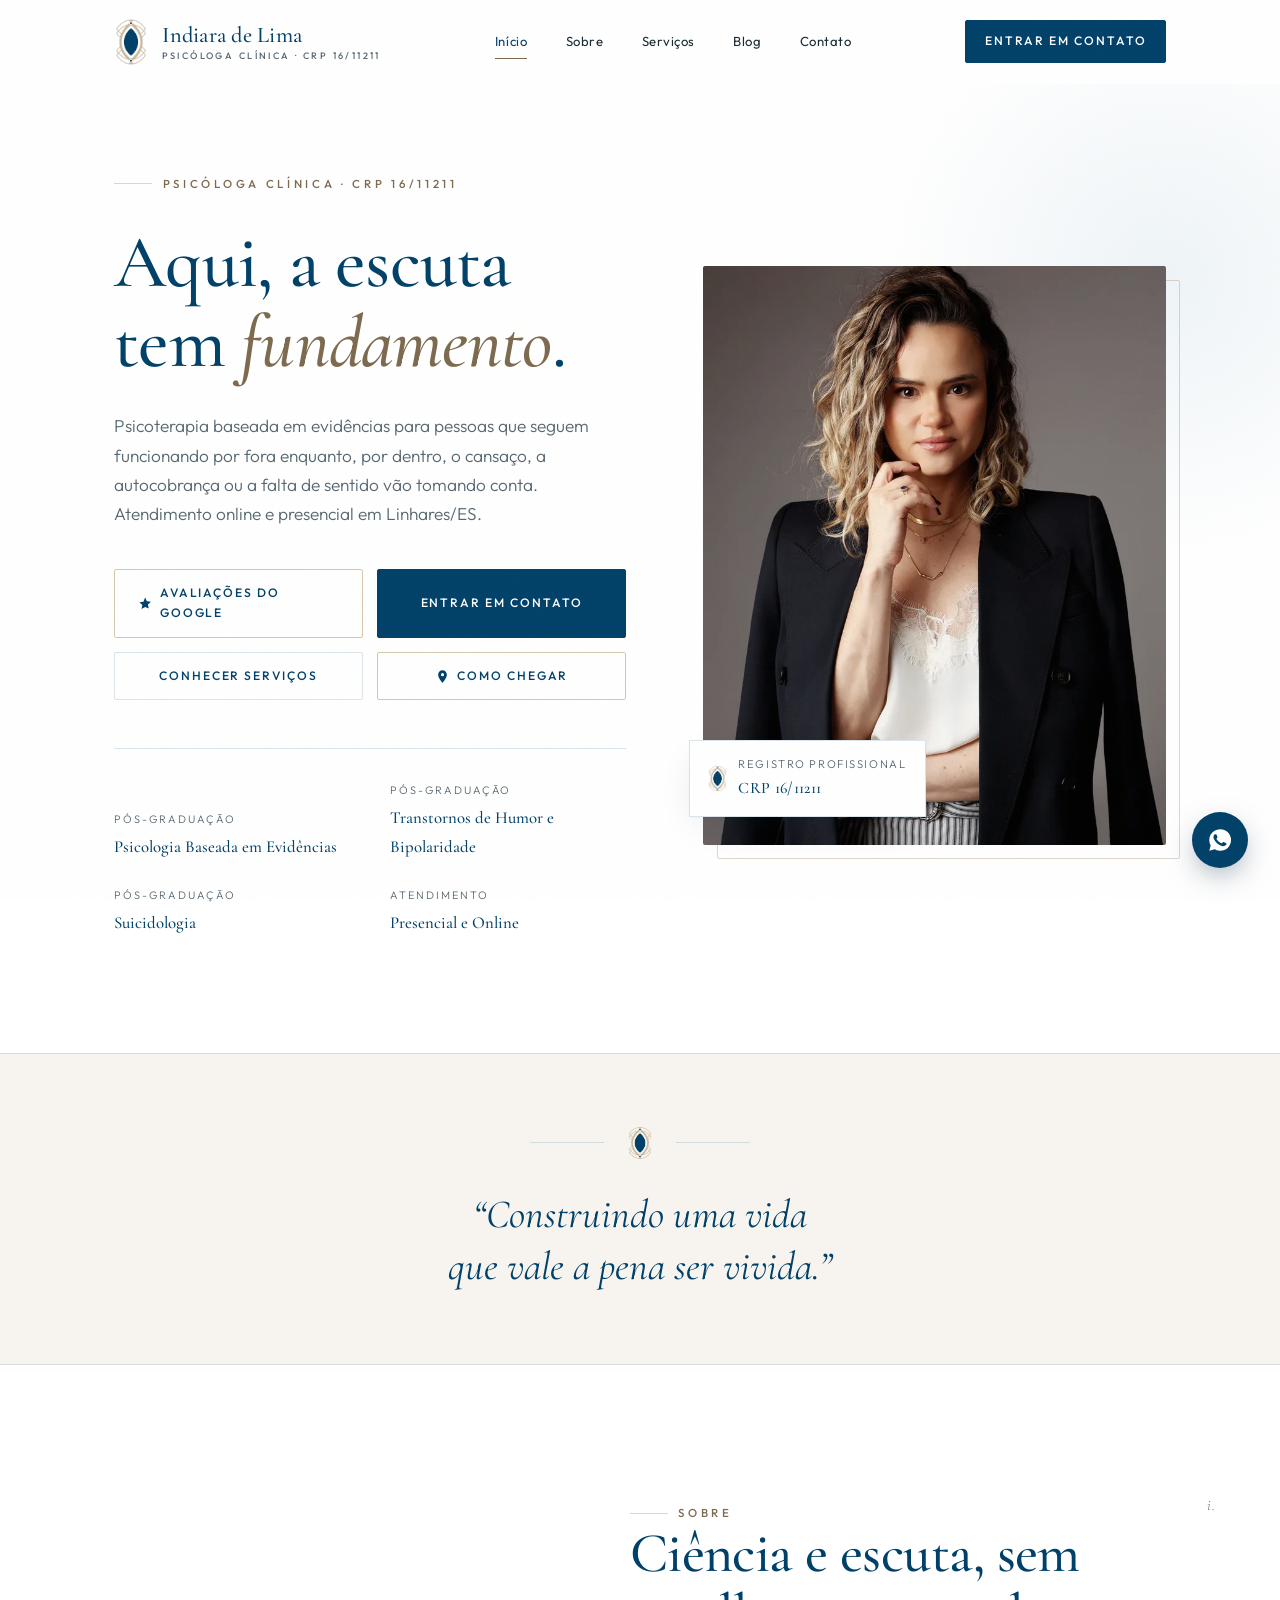
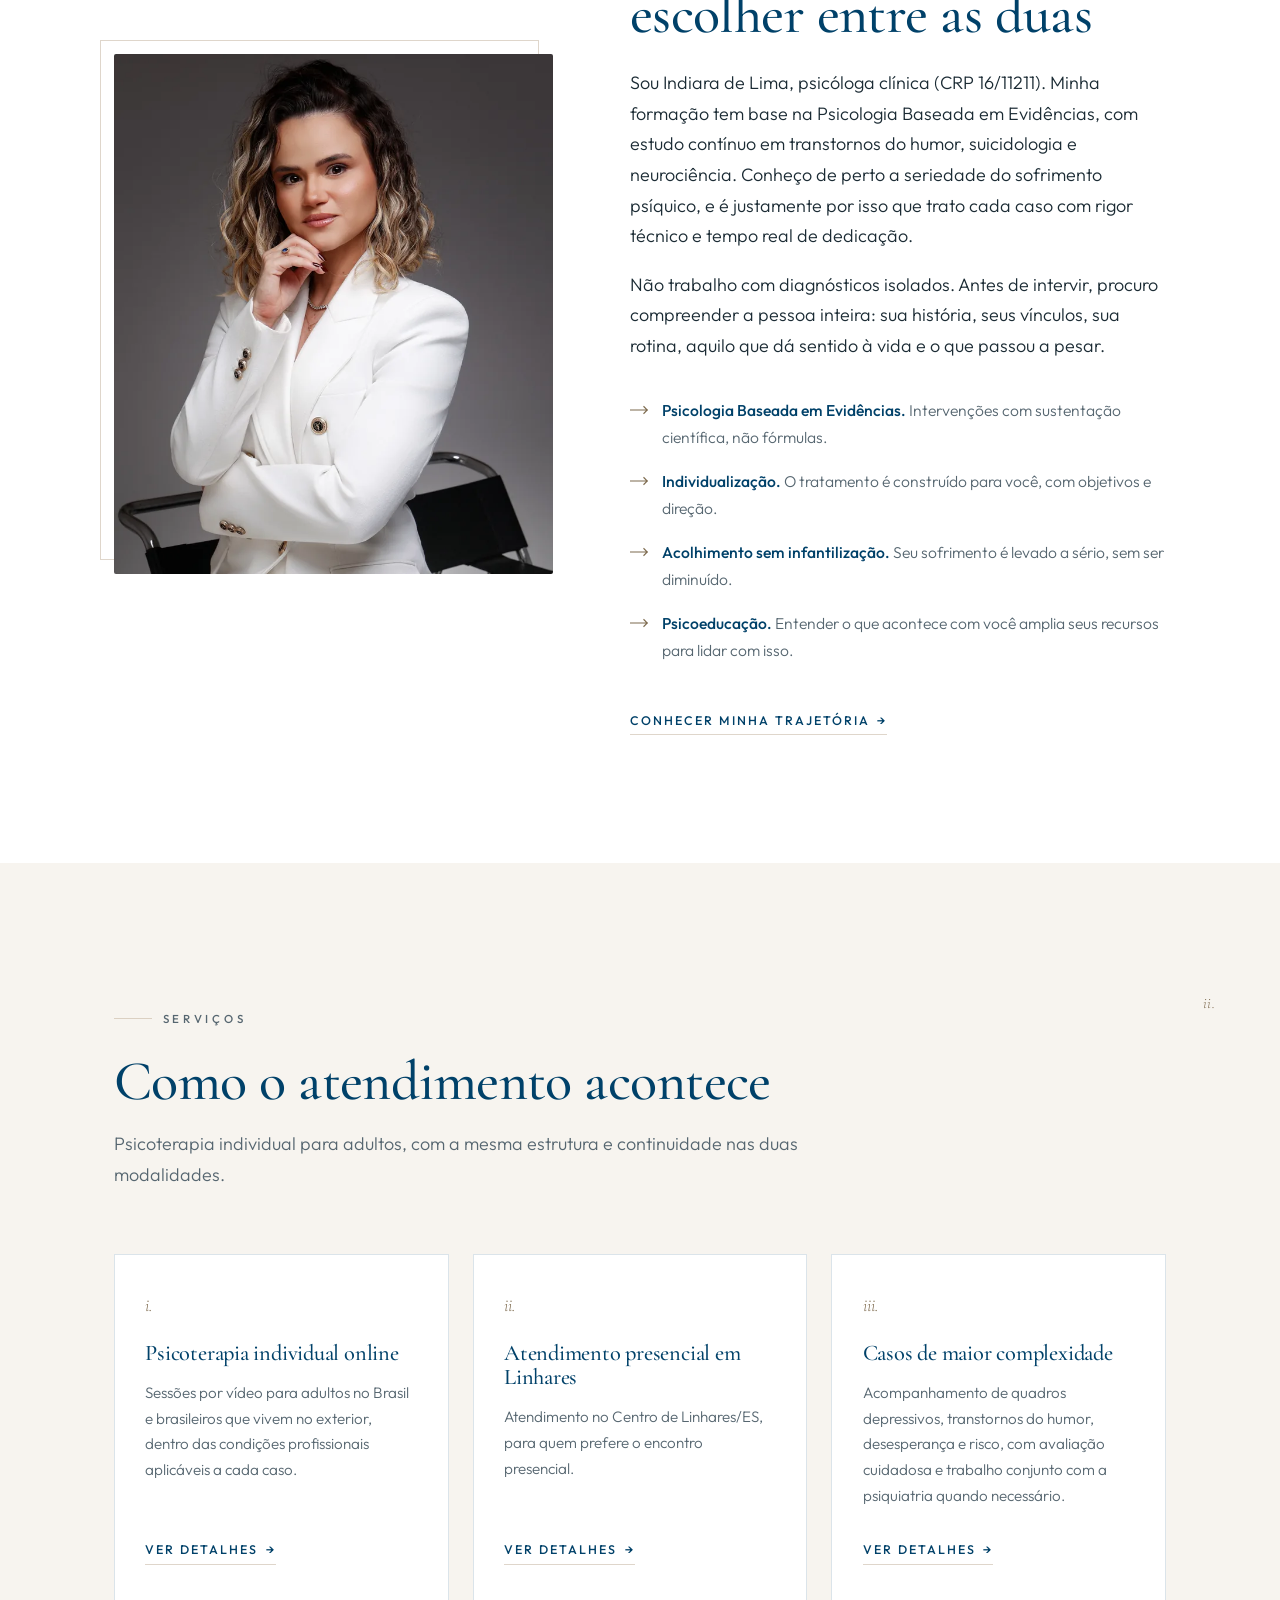
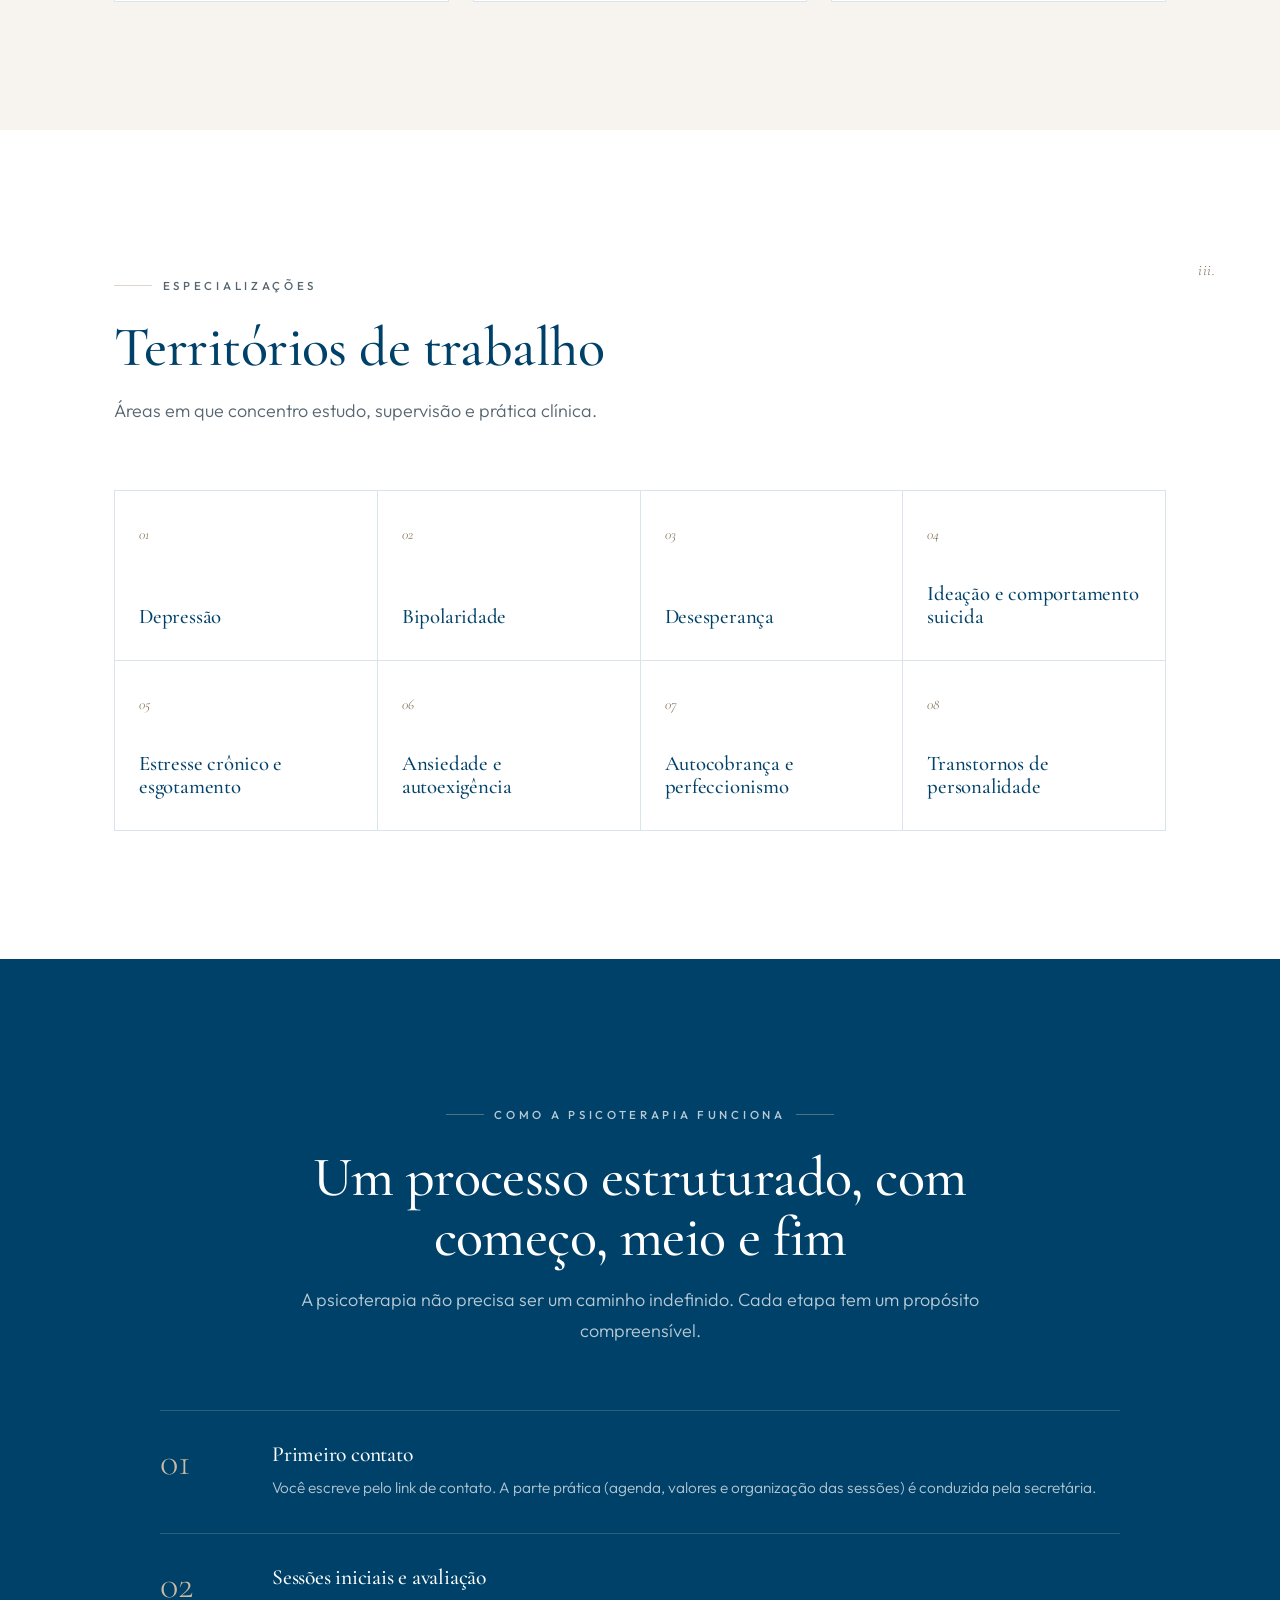
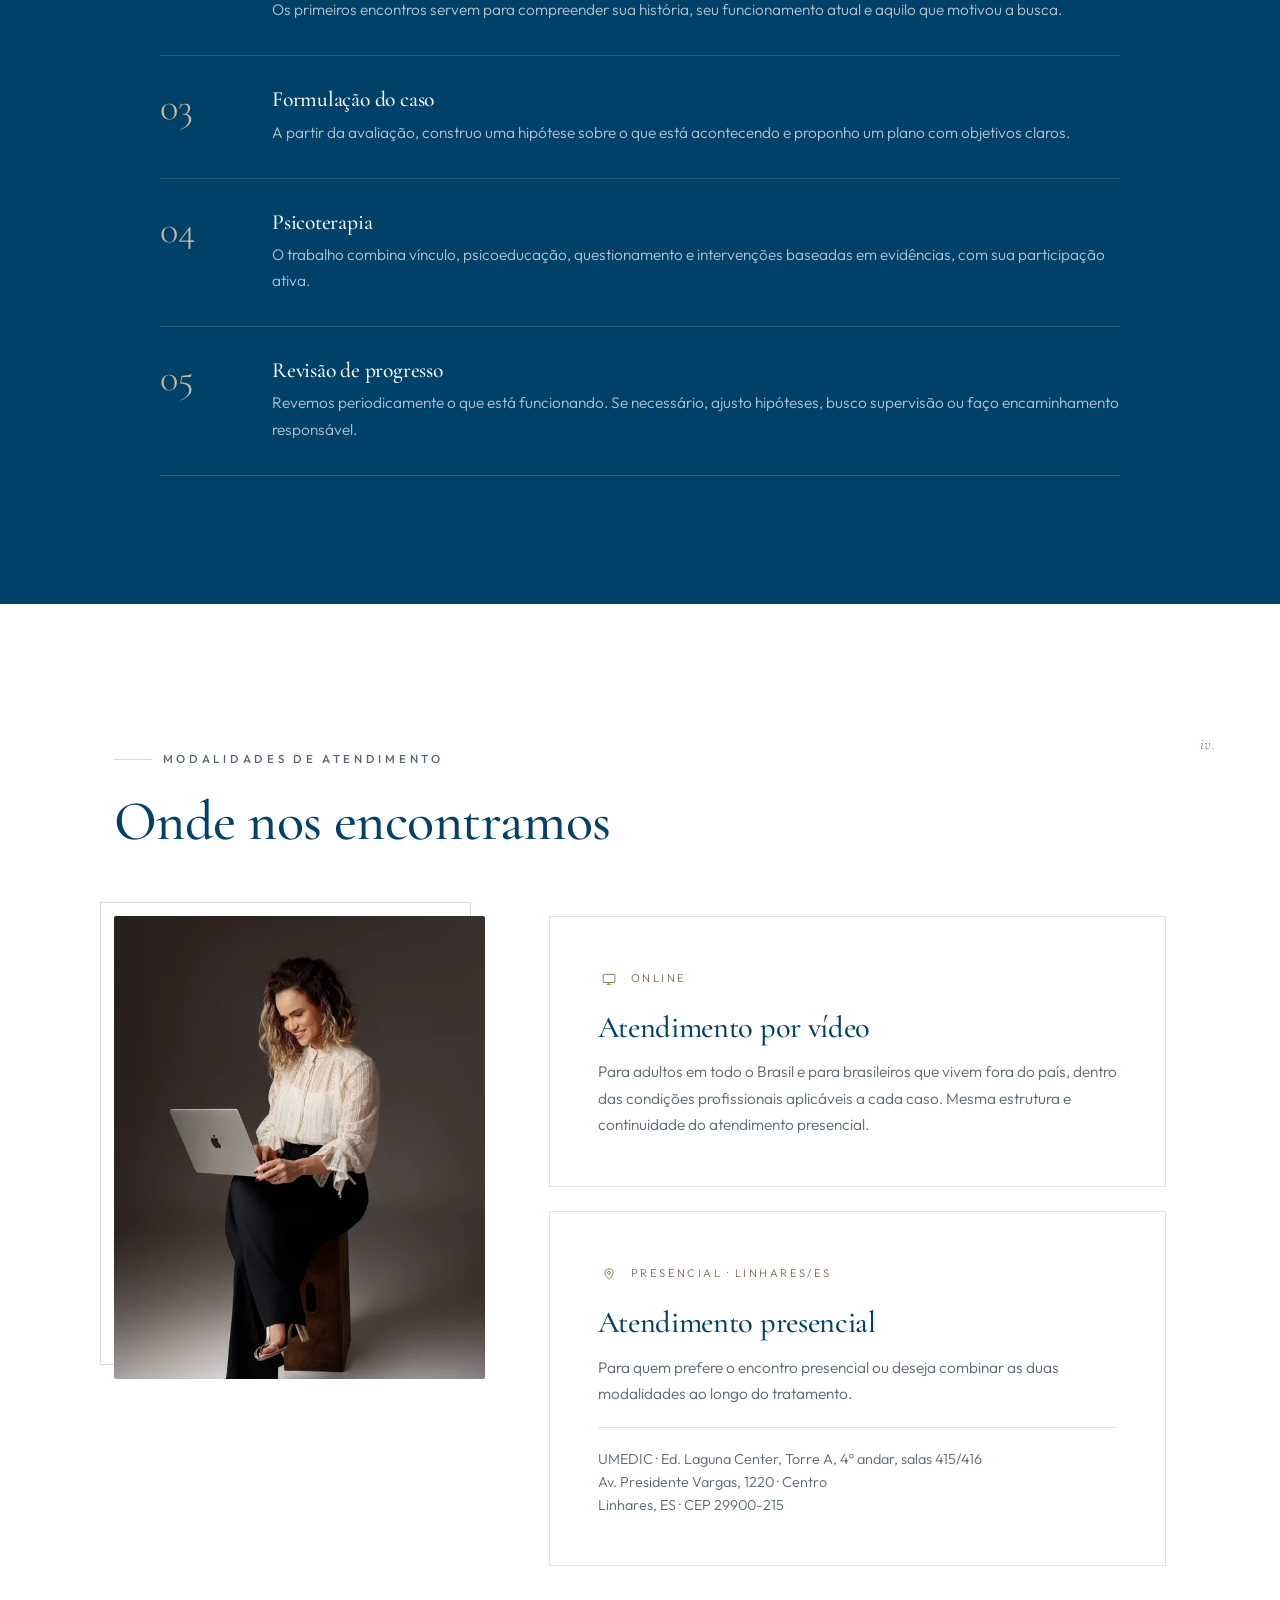
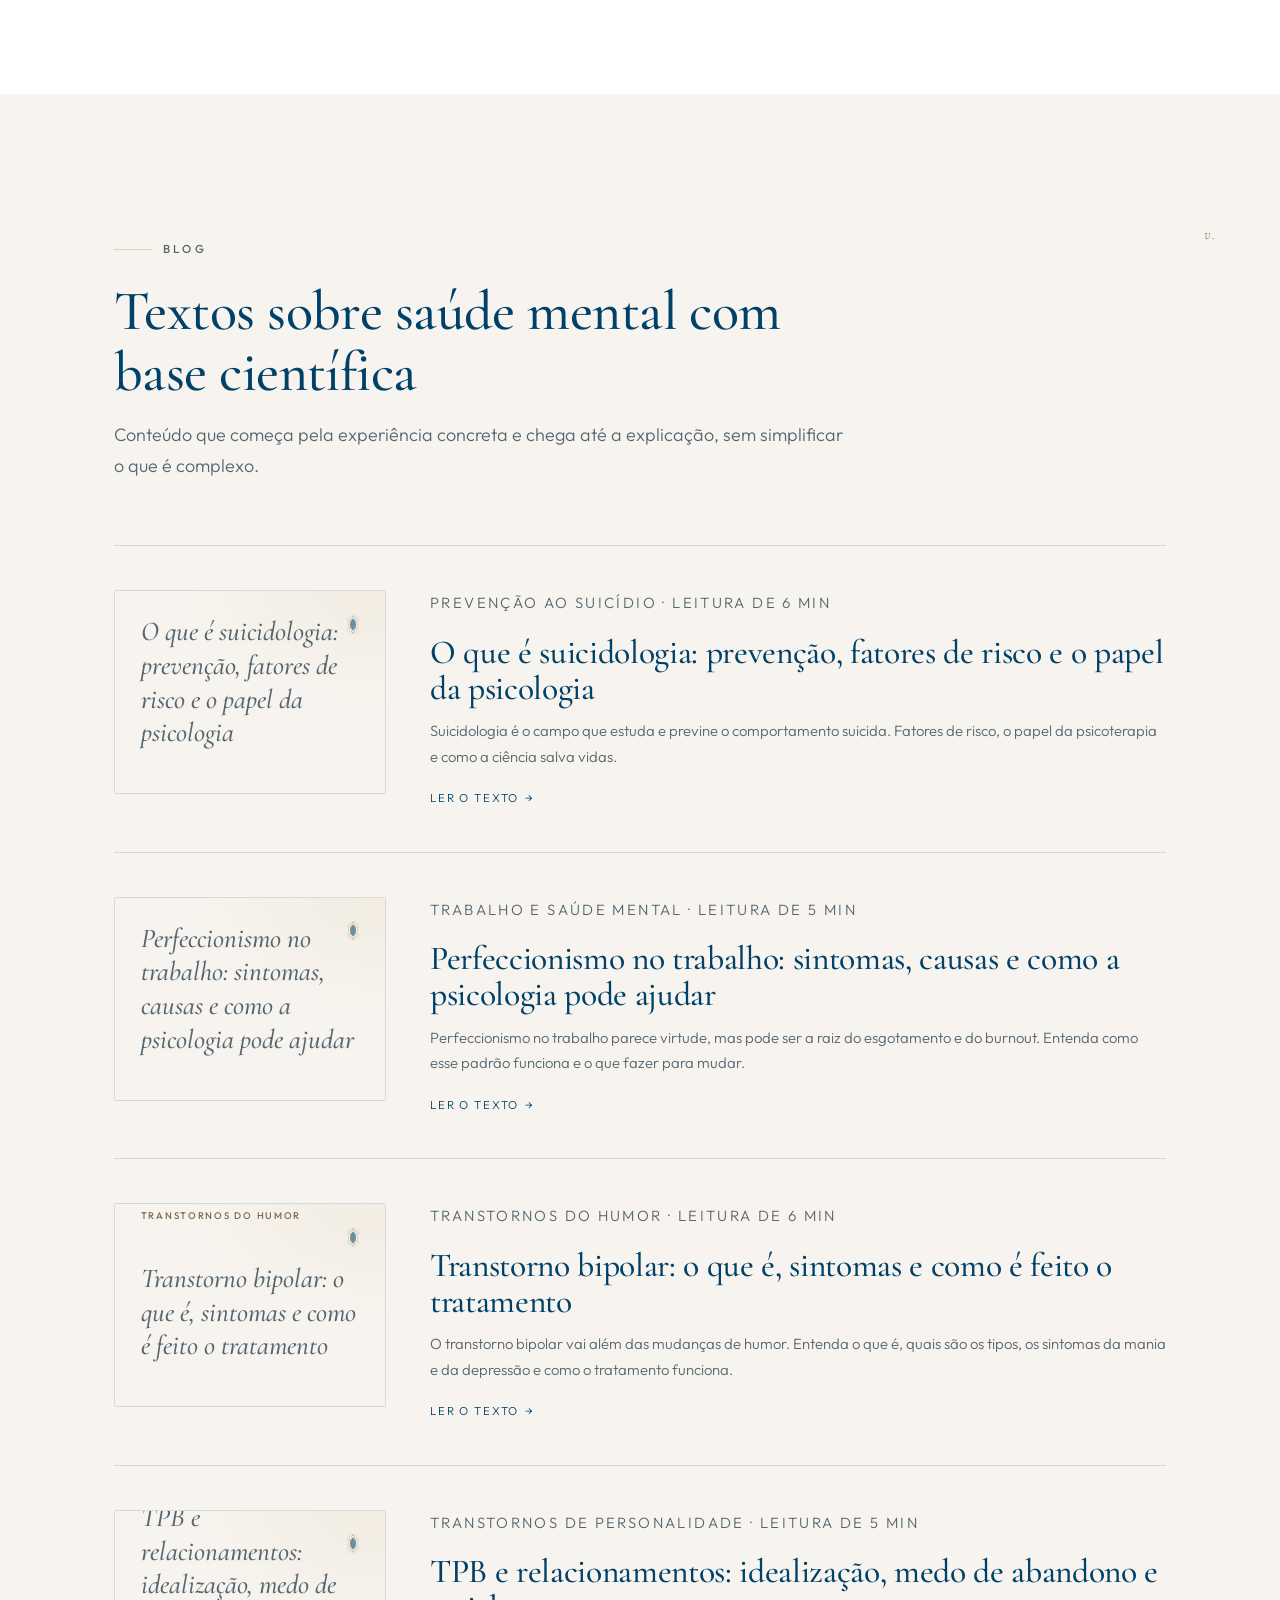
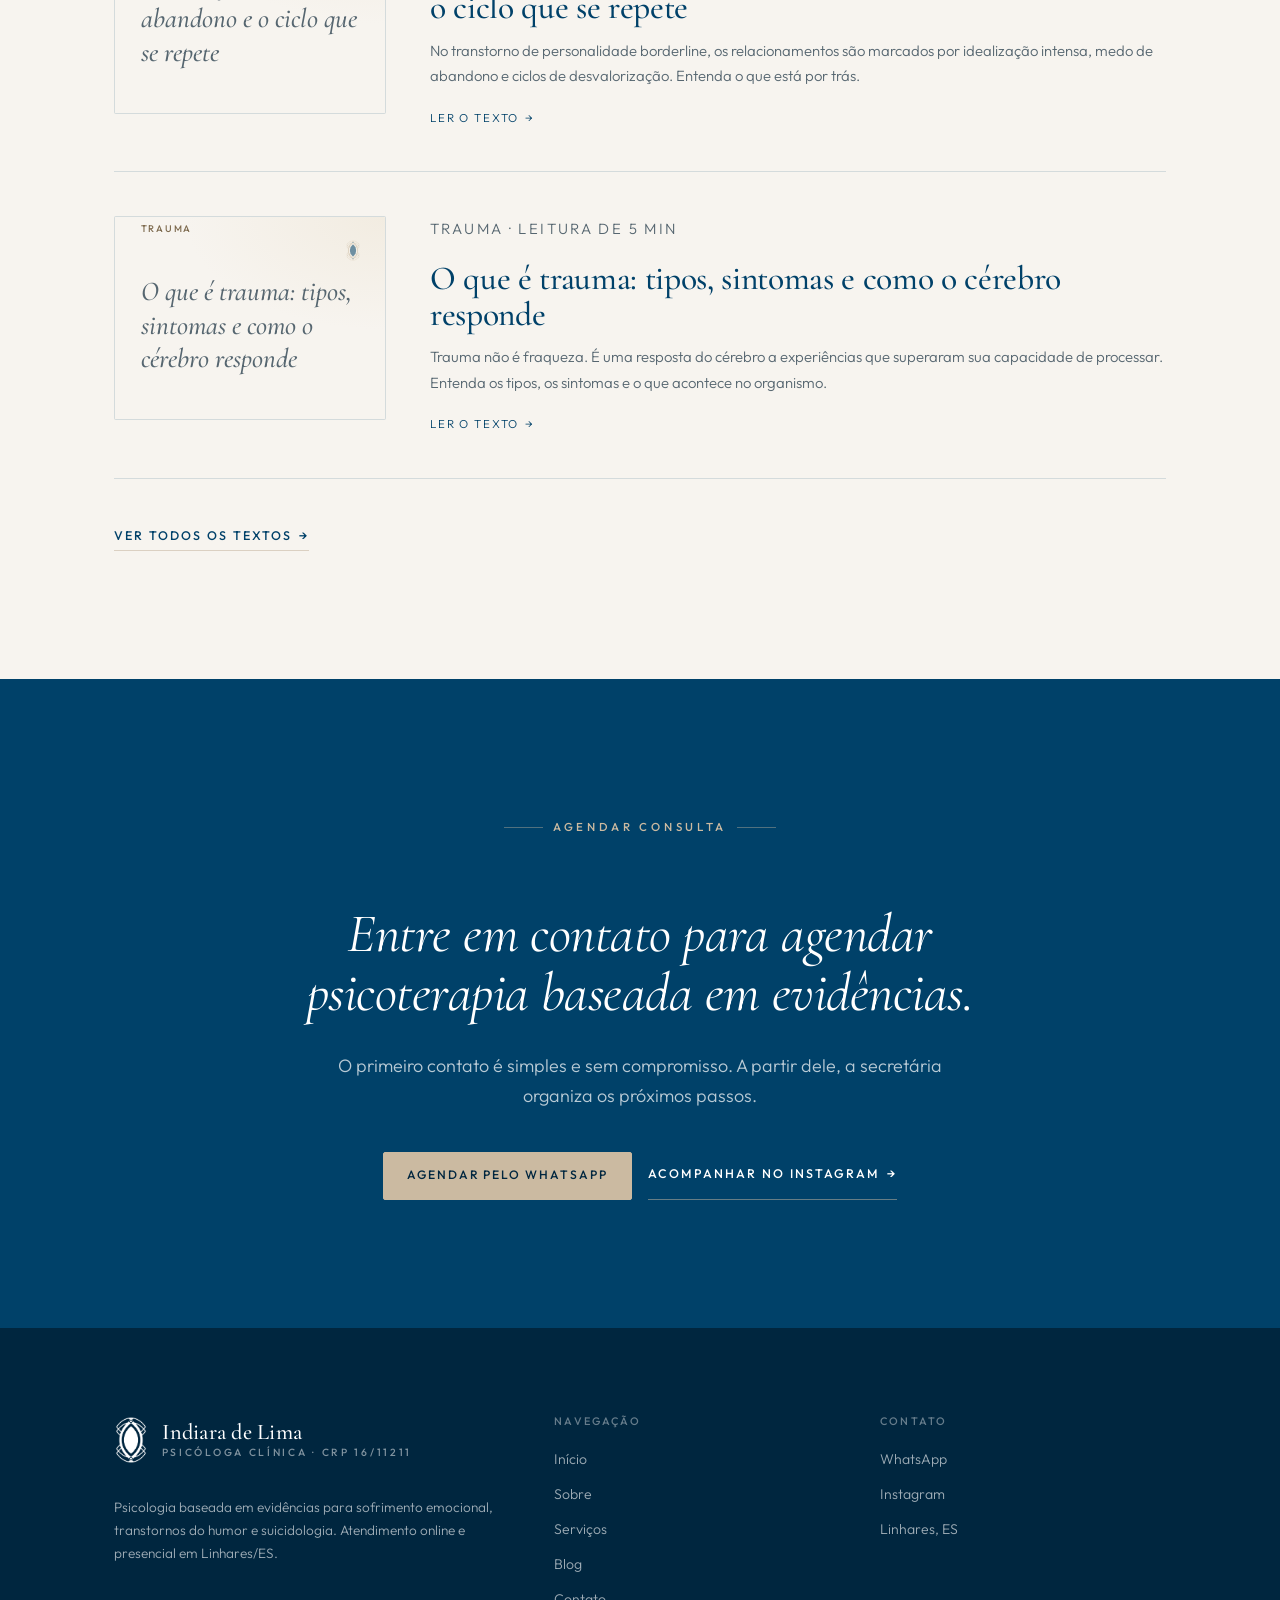
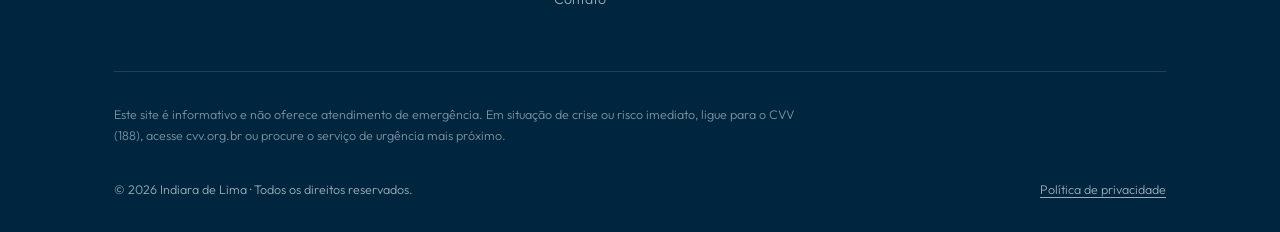
==== index.html @ a7701671 "Início: alinha os 4 botões do hero em grade de 2 colunas Co-Authored-By: Claude Sonnet 5 <noreply@an" ====
<!DOCTYPE html>
<html lang="pt-BR">
<head>
<meta charset="UTF-8" />
<meta name="viewport" content="width=device-width, initial-scale=1" />
<script>document.documentElement.className += " js";</script>

<title>Indiara de Lima | Psicóloga em Linhares/ES e Online (Psicologia Baseada em Evidências)</title>
<meta name="description" content="Psicóloga clínica (CRP 16/11211). Psicoterapia baseada em evidências para sofrimento emocional, depressão, transtornos do humor e suicidologia. Atendimento online e presencial em Linhares/ES." />
<meta name="author" content="Indiara de Lima" />
<meta name="robots" content="index, follow" />
<link rel="canonical" href="https://indiaradelima.com.br/" />

<meta property="og:type" content="website" />
<meta property="og:locale" content="pt_BR" />
<meta property="og:title" content="Indiara de Lima | Psicóloga em Linhares/ES e Online" />
<meta property="og:description" content="Psicoterapia baseada em evidências para sofrimento emocional, transtornos do humor e suicidologia. Atendimento online e presencial em Linhares/ES." />
<meta property="og:site_name" content="Indiara de Lima · Psicóloga Clínica" />
<meta property="og:url" content="https://indiaradelima.com.br/" />

<link rel="icon" type="image/png" sizes="32x32" href="/assets/favicon-32.png" />
<link rel="icon" type="image/png" sizes="64x64" href="/assets/favicon-64.png" />
<link rel="apple-touch-icon" href="/assets/favicon-256.png" />
<link rel="preconnect" href="https://fonts.googleapis.com" />
<link rel="preconnect" href="https://fonts.gstatic.com" crossorigin />
<link href="https://fonts.googleapis.com/css2?family=Cormorant+Garamond:ital,wght@0,400;0,500;0,600;1,400;1,500&family=Outfit:wght@300;400;500;600&display=swap" rel="stylesheet" />
<link rel="stylesheet" href="/css/style.css?v=44" />

<script type="application/ld+json">
{
  "@context": "https://schema.org",
  "@type": "Psychologist",
  "name": "Indiara de Lima",
  "description": "Psicóloga clínica com atuação em Psicologia Baseada em Evidências, com foco em sofrimento emocional, depressão, transtornos do humor e suicidologia. Atendimento online e presencial em Linhares/ES.",
  "url": "https://indiaradelima.com.br",
  "image": "https://indiaradelima.com.br/assets/indiara-inicio.webp",
  "telephone": "+5527996342875",
  "email": "",
  "priceRange": "$$",
  "knowsLanguage": "pt-BR",
  "address": {
    "@type": "PostalAddress",
    "streetAddress": "Avenida Presidente Vargas, 1220, UMEDIC - Ed. Laguna Center, Torre A, 4º andar, salas 415/416, Centro",
    "addressLocality": "Linhares",
    "addressRegion": "ES",
    "postalCode": "29900-215",
    "addressCountry": "BR"
  },
  "areaServed": "BR",
  "availableService": [
    { "@type": "MedicalTherapy", "name": "Psicoterapia individual online" },
    { "@type": "MedicalTherapy", "name": "Psicoterapia individual presencial em Linhares/ES" }
  ],
  "sameAs": ["https://www.instagram.com/indiaradelima"]
}
</script>
</head>
<body>
<a class="skip-link" href="#main">Pular para o conteúdo</a>

<!-- ================= HEADER ================= -->
<header class="site-header">
  <div class="container site-header__inner">
    <a class="logo" href="/" aria-label="Indiara de Lima, Psicóloga Clínica, página inicial">
      <img class="logo__eye" src="/assets/logo-simbolo.png" alt="" />
      <span class="logo__text">
        <span class="logo__name">Indiara de Lima</span>
        <span class="logo__role">Psicóloga Clínica · CRP 16/11211</span>
      </span>
    </a>

    <nav class="nav" id="primary-nav" aria-label="Navegação principal">
      <a class="nav__link" href="/" aria-current="page">Início</a>
      <a class="nav__link" href="/sobre">Sobre</a>
      <a class="nav__link" href="/servicos">Serviços</a>
      <a class="nav__link" href="/blog">Blog</a>
      <a class="nav__link" href="/contato">Contato</a>
      <a class="btn btn--ghost nav__mobile-cta" href="https://api.whatsapp.com/send/?phone=5527996342875&amp;text=Ol%C3%A1+Indiara%2C+vim+pelo+site+e+gostaria+de+agendar+uma+consulta.&amp;type=phone_number&amp;app_absent=0" target="_blank" rel="noopener">Entrar em contato</a>
    </nav>

    <div class="header__cta">
      <a class="btn btn--header" href="https://api.whatsapp.com/send/?phone=5527996342875&amp;text=Ol%C3%A1+Indiara%2C+vim+pelo+site+e+gostaria+de+agendar+uma+consulta.&amp;type=phone_number&amp;app_absent=0" target="_blank" rel="noopener">Entrar em contato</a>
      <button class="nav-toggle" aria-label="Abrir menu" aria-expanded="false" aria-controls="primary-nav">
        <span></span><span></span><span></span>
      </button>
    </div>
  </div>
</header>
<div class="nav-backdrop"></div>

<main id="main">

  <!-- ================= HERO ================= -->
  <section class="hero">
    <div class="container hero__inner">
      <div class="hero__content">
        <p class="eyebrow hero__eyebrow" data-load="1">Psicóloga Clínica · CRP 16/11211</p>
        <h1 class="hero__title" data-load="2">Aqui, a escuta tem <span class="accent">fundamento</span>.</h1>

        <p class="hero__sub" data-load="4">
          Psicoterapia baseada em evidências para pessoas que seguem funcionando por fora
          enquanto, por dentro, o cansaço, a autocobrança ou a falta de sentido vão tomando conta.
          Atendimento online e presencial em Linhares/ES.
        </p>

        <div class="hero__actions" data-load="5">
          <a class="btn btn--ghost-gold" href="https://share.google/wh8gy0sHujxC8as4N" target="_blank" rel="noopener">
            <svg viewBox="0 0 24 24" fill="currentColor" aria-hidden="true"><path d="m12 2 2.9 6.3 6.9.8-5.1 4.7 1.4 6.8L12 17.9 5.9 21.4l1.4-6.8L2.2 9.9l6.9-.8L12 2z"/></svg>
            Avaliações do Google
          </a>
          <a class="btn" href="https://api.whatsapp.com/send/?phone=5527996342875&amp;text=Ol%C3%A1+Indiara%2C+vim+pelo+site+e+gostaria+de+agendar+uma+consulta.&amp;type=phone_number&amp;app_absent=0" target="_blank" rel="noopener">Entrar em contato</a>
          <a class="btn btn--ghost" href="/servicos">Conhecer serviços</a>
          <a class="btn btn--ghost-gold" href="https://www.google.com/maps/search/?api=1&amp;query=-19.3970085,-40.0705057" target="_blank" rel="noopener">
            <svg viewBox="0 0 24 24" fill="currentColor" aria-hidden="true"><path d="M12 2C8.13 2 5 5.13 5 9c0 5.25 7 13 7 13s7-7.75 7-13c0-3.87-3.13-7-7-7zm0 9.5A2.5 2.5 0 1 1 12 6.5a2.5 2.5 0 0 1 0 5z"/></svg>
            Como chegar
          </a>
        </div>

        <ul class="hero__meta" data-load="6">
          <li><span class="n">Psicologia Baseada em Evidências</span><span class="l">Pós-graduação</span></li>
          <li><span class="n">Transtornos de Humor e Bipolaridade</span><span class="l">Pós-graduação</span></li>
          <li><span class="n">Suicidologia</span><span class="l">Pós-graduação</span></li>
          <li><span class="n">Presencial e Online</span><span class="l">Atendimento</span></li>
        </ul>
      </div>

      <div class="hero__portrait" data-load="3">
        <img src="/assets/indiara-inicio.webp" width="750" height="938" alt="Indiara de Lima, psicóloga clínica" fetchpriority="high" />
        <div class="hero__frame"></div>
        <div class="hero__badge">
          <img src="/assets/logo-simbolo.png" alt="" aria-hidden="true" />
          <span>Registro profissional<strong>CRP 16/11211</strong></span>
        </div>
      </div>
    </div>
  </section>

  <!-- ================= ASSINATURA ================= -->
  <section class="signature">
    <div class="container">
      <div class="eye-rule" aria-hidden="true">
        <img src="/assets/logo-simbolo.png" alt="" />
      </div>
      <p>“Construindo uma vida que vale a pena ser vivida.”</p>
    </div>
  </section>

  <!-- ================= SOBRE (resumo) ================= -->
  <section class="section" id="sobre" aria-labelledby="sobre-h">
    <span class="section__index">i.</span>
    <div class="container about__grid">
      <div class="about__media reveal">
        <img src="/assets/indiara-sobre-resumo.webp" width="750" height="890" alt="Indiara de Lima" loading="lazy" />
      </div>
      <div class="about__body reveal">
        <p class="eyebrow">Sobre</p>
        <h2 id="sobre-h">Ciência e escuta, sem escolher entre as duas</h2>
        <p>
          Sou Indiara de Lima, psicóloga clínica (CRP 16/11211). Minha formação tem base na
          Psicologia Baseada em Evidências, com estudo contínuo em transtornos do humor,
          suicidologia e neurociência. Conheço de perto a seriedade do sofrimento psíquico, e é
          justamente por isso que trato cada caso com rigor técnico e tempo real de dedicação.
        </p>
        <p>
          Não trabalho com diagnósticos isolados. Antes de intervir, procuro compreender a pessoa
          inteira: sua história, seus vínculos, sua rotina, aquilo que dá sentido à vida e o que
          passou a pesar.
        </p>
        <ul class="about__values">
          <li>
            <svg viewBox="0 0 24 12" aria-hidden="true"><path d="M0 6h24M18 1l5 5-5 5" stroke="currentColor" stroke-width="1.5" fill="none"/></svg>
            <span><strong>Psicologia Baseada em Evidências.</strong> Intervenções com sustentação científica, não fórmulas.</span>
          </li>
          <li>
            <svg viewBox="0 0 24 12" aria-hidden="true"><path d="M0 6h24M18 1l5 5-5 5" stroke="currentColor" stroke-width="1.5" fill="none"/></svg>
            <span><strong>Individualização.</strong> O tratamento é construído para você, com objetivos e direção.</span>
          </li>
          <li>
            <svg viewBox="0 0 24 12" aria-hidden="true"><path d="M0 6h24M18 1l5 5-5 5" stroke="currentColor" stroke-width="1.5" fill="none"/></svg>
            <span><strong>Acolhimento sem infantilização.</strong> Seu sofrimento é levado a sério, sem ser diminuído.</span>
          </li>
          <li>
            <svg viewBox="0 0 24 12" aria-hidden="true"><path d="M0 6h24M18 1l5 5-5 5" stroke="currentColor" stroke-width="1.5" fill="none"/></svg>
            <span><strong>Psicoeducação.</strong> Entender o que acontece com você amplia seus recursos para lidar com isso.</span>
          </li>
        </ul>
        <div class="about__cta">
          <a class="textlink" href="/sobre">Conhecer minha trajetória<span aria-hidden="true">→</span></a>
        </div>
      </div>
    </div>
  </section>

  <!-- ================= SERVIÇOS ================= -->
  <section class="section section--tint" id="servicos" aria-labelledby="servicos-h">
    <span class="section__index">ii.</span>
    <div class="container">
      <div class="section__head reveal">
        <p class="eyebrow">Serviços</p>
        <h2 id="servicos-h">Como o atendimento acontece</h2>
        <p>Psicoterapia individual para adultos, com a mesma estrutura e continuidade nas duas modalidades.</p>
      </div>
      <div class="cards">
        <article class="card reveal">
          <span class="card__num">i.</span>
          <h3>Psicoterapia individual online</h3>
          <p>Sessões por vídeo para adultos no Brasil e brasileiros que vivem no exterior, dentro das condições profissionais aplicáveis a cada caso.</p>
          <div class="card__foot"><a class="textlink" href="/servicos">Ver detalhes<span aria-hidden="true">→</span></a></div>
        </article>
        <article class="card reveal">
          <span class="card__num">ii.</span>
          <h3>Atendimento presencial em Linhares</h3>
          <p>Atendimento no Centro de Linhares/ES, para quem prefere o encontro presencial.</p>
          <div class="card__foot"><a class="textlink" href="/servicos">Ver detalhes<span aria-hidden="true">→</span></a></div>
        </article>
        <article class="card reveal">
          <span class="card__num">iii.</span>
          <h3>Casos de maior complexidade</h3>
          <p>Acompanhamento de quadros depressivos, transtornos do humor, desesperança e risco, com avaliação cuidadosa e trabalho conjunto com a psiquiatria quando necessário.</p>
          <div class="card__foot"><a class="textlink" href="/servicos">Ver detalhes<span aria-hidden="true">→</span></a></div>
        </article>
      </div>
    </div>
  </section>

  <!-- ================= ESPECIALIDADES ================= -->
  <section class="section" id="especialidades" aria-labelledby="esp-h">
    <span class="section__index">iii.</span>
    <div class="container">
      <div class="section__head reveal">
        <p class="eyebrow">Especializações</p>
        <h2 id="esp-h">Territórios de trabalho</h2>
        <p>Áreas em que concentro estudo, supervisão e prática clínica.</p>
      </div>
      <ul class="spec-grid reveal">
        <li><span class="idx">01</span><h3>Depressão</h3></li>
        <li><span class="idx">02</span><h3>Bipolaridade</h3></li>
        <li><span class="idx">03</span><h3>Desesperança</h3></li>
        <li><span class="idx">04</span><h3>Ideação e comportamento suicida</h3></li>
        <li><span class="idx">05</span><h3>Estresse crônico e esgotamento</h3></li>
        <li><span class="idx">06</span><h3>Ansiedade e autoexigência</h3></li>
        <li><span class="idx">07</span><h3>Autocobrança e perfeccionismo</h3></li>
        <li><span class="idx">08</span><h3>Transtornos de personalidade</h3></li>
      </ul>
    </div>
  </section>

  <!-- ================= COMO FUNCIONA ================= -->
  <section class="section section--blue" id="como-funciona" aria-labelledby="cf-h">
    <div class="container">
      <div class="section__head reveal cf-head--center">
        <p class="eyebrow eyebrow--center">Como a psicoterapia funciona</p>
        <h2 id="cf-h">Um processo estruturado, com começo, meio e fim</h2>
        <p>A psicoterapia não precisa ser um caminho indefinido. Cada etapa tem um propósito compreensível.</p>
      </div>
      <div class="steps cf-steps--center">
        <div class="step reveal">
          <span class="step__n" aria-hidden="true">01</span>
          <div><h3>Primeiro contato</h3><p>Você escreve pelo link de contato. A parte prática (agenda, valores e organização das sessões) é conduzida pela secretária.</p></div>
        </div>
        <div class="step reveal">
          <span class="step__n" aria-hidden="true">02</span>
          <div><h3>Sessões iniciais e avaliação</h3><p>Os primeiros encontros servem para compreender sua história, seu funcionamento atual e aquilo que motivou a busca.</p></div>
        </div>
        <div class="step reveal">
          <span class="step__n" aria-hidden="true">03</span>
          <div><h3>Formulação do caso</h3><p>A partir da avaliação, construo uma hipótese sobre o que está acontecendo e proponho um plano com objetivos claros.</p></div>
        </div>
        <div class="step reveal">
          <span class="step__n" aria-hidden="true">04</span>
          <div><h3>Psicoterapia</h3><p>O trabalho combina vínculo, psicoeducação, questionamento e intervenções baseadas em evidências, com sua participação ativa.</p></div>
        </div>
        <div class="step reveal">
          <span class="step__n" aria-hidden="true">05</span>
          <div><h3>Revisão de progresso</h3><p>Revemos periodicamente o que está funcionando. Se necessário, ajusto hipóteses, busco supervisão ou faço encaminhamento responsável.</p></div>
        </div>
      </div>
    </div>
  </section>

  <!-- ================= MODALIDADES ================= -->
  <section class="section" id="modalidades" aria-labelledby="mod-h">
    <span class="section__index">iv.</span>
    <div class="container">
      <div class="section__head reveal">
        <p class="eyebrow">Modalidades de atendimento</p>
        <h2 id="mod-h">Onde nos encontramos</h2>
      </div>
      <div class="modalidades-layout">
        <div class="modalidades-photo reveal">
          <img src="/assets/indiara-modalidades.webp" width="560" height="700" alt="Indiara de Lima" loading="lazy" />
        </div>
        <div class="modes">
          <div class="mode reveal">
            <span class="mode__label">
              <svg viewBox="0 0 24 24" fill="none" stroke="currentColor" stroke-width="1.5" aria-hidden="true"><rect x="2" y="4" width="20" height="14" rx="1"/><path d="M8 21h8M12 18v3"/></svg>
              Online
            </span>
            <h3>Atendimento por vídeo</h3>
            <p>Para adultos em todo o Brasil e para brasileiros que vivem fora do país, dentro das condições profissionais aplicáveis a cada caso. Mesma estrutura e continuidade do atendimento presencial.</p>
          </div>
          <div class="mode reveal">
            <span class="mode__label">
              <svg viewBox="0 0 24 24" fill="none" stroke="currentColor" stroke-width="1.5" aria-hidden="true"><path d="M12 21s-7-6.3-7-11a7 7 0 0 1 14 0c0 4.7-7 11-7 11Z"/><circle cx="12" cy="10" r="2.5"/></svg>
              Presencial · Linhares/ES
            </span>
            <h3>Atendimento presencial</h3>
            <p>Para quem prefere o encontro presencial ou deseja combinar as duas modalidades ao longo do tratamento.</p>
            <address>
              UMEDIC · Ed. Laguna Center, Torre A, 4º andar, salas 415/416<br />
              Av. Presidente Vargas, 1220 · Centro<br />
              Linhares, ES · CEP 29900-215
            </address>
          </div>
        </div>
      </div>
    </div>
  </section>

  <!-- ================= DO BLOG ================= -->
  <section class="section section--tint" id="blog" aria-labelledby="blog-h">
    <span class="section__index">v.</span>
    <div class="container">
      <div class="section__head reveal">
        <p class="eyebrow">Blog</p>
        <h2 id="blog-h">Textos sobre saúde mental com base científica</h2>
        <p>Conteúdo que começa pela experiência concreta e chega até a explicação, sem simplificar o que é complexo.</p>
      </div>
      <div class="posts posts--list">
        <article class="post reveal">
          <a class="post__thumb" href="/o-que-e-suicidologia" aria-label="Ler: O que é suicidologia: prevenção, fatores de risco e o papel da psicologia">
            <div class="post__cover">
              <p class="cat">Prevenção ao suicídio</p>
              <p class="post__cover__title">O que é suicidologia: prevenção, fatores de risco e o papel da psicologia</p>
            </div>
          </a>
          <div class="post__content">
            <p class="post__meta">Prevenção ao suicídio · Leitura de 6 min</p>
            <h3><a href="/o-que-e-suicidologia">O que é suicidologia: prevenção, fatores de risco e o papel da psicologia</a></h3>
            <p>Suicidologia é o campo que estuda e previne o comportamento suicida. Fatores de risco, o papel da psicoterapia e como a ciência salva vidas.</p>
            <a class="post__more" href="/o-que-e-suicidologia">Ler o texto <span aria-hidden="true">→</span></a>
          </div>
        </article>
        <article class="post reveal">
          <a class="post__thumb" href="/perfeccionismo-no-trabalho" aria-label="Ler: Perfeccionismo no trabalho: sintomas, causas e como a psicologia pode ajudar">
            <div class="post__cover">
              <p class="cat">Trabalho e saúde mental</p>
              <p class="post__cover__title">Perfeccionismo no trabalho: sintomas, causas e como a psicologia pode ajudar</p>
            </div>
          </a>
          <div class="post__content">
            <p class="post__meta">Trabalho e saúde mental · Leitura de 5 min</p>
            <h3><a href="/perfeccionismo-no-trabalho">Perfeccionismo no trabalho: sintomas, causas e como a psicologia pode ajudar</a></h3>
            <p>Perfeccionismo no trabalho parece virtude, mas pode ser a raiz do esgotamento e do burnout. Entenda como esse padrão funciona e o que fazer para mudar.</p>
            <a class="post__more" href="/perfeccionismo-no-trabalho">Ler o texto <span aria-hidden="true">→</span></a>
          </div>
        </article>
        <article class="post reveal">
          <a class="post__thumb" href="/transtorno-bipolar" aria-label="Ler: Transtorno bipolar: o que é, sintomas e como é feito o tratamento">
            <div class="post__cover">
              <p class="cat">Transtornos do humor</p>
              <p class="post__cover__title">Transtorno bipolar: o que é, sintomas e como é feito o tratamento</p>
            </div>
          </a>
          <div class="post__content">
            <p class="post__meta">Transtornos do humor · Leitura de 6 min</p>
            <h3><a href="/transtorno-bipolar">Transtorno bipolar: o que é, sintomas e como é feito o tratamento</a></h3>
            <p>O transtorno bipolar vai além das mudanças de humor. Entenda o que é, quais são os tipos, os sintomas da mania e da depressão e como o tratamento funciona.</p>
            <a class="post__more" href="/transtorno-bipolar">Ler o texto <span aria-hidden="true">→</span></a>
          </div>
        </article>
        <article class="post reveal">
          <a class="post__thumb" href="/tpb-relacionamentos" aria-label="Ler: TPB e relacionamentos: idealização, medo de abandono e o ciclo que se repete">
            <div class="post__cover">
              <p class="cat">Transtornos de personalidade</p>
              <p class="post__cover__title">TPB e relacionamentos: idealização, medo de abandono e o ciclo que se repete</p>
            </div>
          </a>
          <div class="post__content">
            <p class="post__meta">Transtornos de personalidade · Leitura de 5 min</p>
            <h3><a href="/tpb-relacionamentos">TPB e relacionamentos: idealização, medo de abandono e o ciclo que se repete</a></h3>
            <p>No transtorno de personalidade borderline, os relacionamentos são marcados por idealização intensa, medo de abandono e ciclos de desvalorização. Entenda o que está por trás.</p>
            <a class="post__more" href="/tpb-relacionamentos">Ler o texto <span aria-hidden="true">→</span></a>
          </div>
        </article>
        <article class="post reveal">
          <a class="post__thumb" href="/o-que-e-trauma" aria-label="Ler: O que é trauma: tipos, sintomas e como o cérebro responde">
            <div class="post__cover">
              <p class="cat">Trauma</p>
              <p class="post__cover__title">O que é trauma: tipos, sintomas e como o cérebro responde</p>
            </div>
          </a>
          <div class="post__content">
            <p class="post__meta">Trauma · Leitura de 5 min</p>
            <h3><a href="/o-que-e-trauma">O que é trauma: tipos, sintomas e como o cérebro responde</a></h3>
            <p>Trauma não é fraqueza. É uma resposta do cérebro a experiências que superaram sua capacidade de processar. Entenda os tipos, os sintomas e o que acontece no organismo.</p>
            <a class="post__more" href="/o-que-e-trauma">Ler o texto <span aria-hidden="true">→</span></a>
          </div>
        </article>
      </div>
      <div style="margin-top: 2.5rem;">
        <a class="textlink" href="/blog">Ver todos os textos<span aria-hidden="true">→</span></a>
      </div>
    </div>
  </section>

  <!-- ================= CTA FINAL ================= -->
  <section class="section section--blue final-cta" aria-labelledby="cta-h">
    <div class="container">
      <p class="eyebrow eyebrow--center reveal">Agendar consulta</p>
      <h2 id="cta-h" class="reveal">Entre em contato para agendar psicoterapia baseada em evidências.</h2>
      <p class="reveal">O primeiro contato é simples e sem compromisso. A partir dele, a secretária organiza os próximos passos.</p>
      <div class="btn-row reveal">
        <a class="btn btn--on-blue" href="https://api.whatsapp.com/send/?phone=5527996342875&amp;text=Ol%C3%A1+Indiara%2C+vim+pelo+site+e+gostaria+de+agendar+uma+consulta.&amp;type=phone_number&amp;app_absent=0" target="_blank" rel="noopener">Agendar pelo WhatsApp</a>
        <a class="textlink" href="https://www.instagram.com/indiaradelima" target="_blank" rel="noopener">Acompanhar no Instagram<span aria-hidden="true">→</span></a>
      </div>
    </div>
  </section>

</main>

<!-- ================= FOOTER ================= -->
<footer class="site-footer">
  <div class="container">
    <div class="footer__top">
      <div class="footer__brand">
        <span class="logo">
          <img class="logo__eye" src="/assets/logo-simbolo-branco.png" alt="" />
          <span class="logo__text"><span class="logo__name">Indiara de Lima</span><span class="logo__role">Psicóloga Clínica · CRP 16/11211</span></span>
        </span>
        <p>Psicologia baseada em evidências para sofrimento emocional, transtornos do humor e suicidologia. Atendimento online e presencial em Linhares/ES.</p>
      </div>
      <div class="footer__col">
        <h4>Navegação</h4>
        <ul>
          <li><a href="/">Início</a></li>
          <li><a href="/sobre">Sobre</a></li>
          <li><a href="/servicos">Serviços</a></li>
          <li><a href="/blog">Blog</a></li>
          <li><a href="/contato">Contato</a></li>
        </ul>
      </div>
      <div class="footer__col">
        <h4>Contato</h4>
        <ul>
          <li><a href="https://api.whatsapp.com/send/?phone=5527996342875&amp;text=Ol%C3%A1+Indiara%2C+vim+pelo+site+e+gostaria+de+agendar+uma+consulta.&amp;type=phone_number&amp;app_absent=0" target="_blank" rel="noopener">WhatsApp</a></li>
          <li><a href="https://www.instagram.com/indiaradelima" target="_blank" rel="noopener">Instagram</a></li>
          <li>Linhares, ES</li>
        </ul>
      </div>
    </div>
    <p style="margin-top:2rem;font-size:0.78rem;max-width:44rem;color:rgba(255,255,255,0.5);">
      Este site é informativo e não oferece atendimento de emergência. Em situação de crise ou risco imediato,
      ligue para o CVV (188), acesse cvv.org.br ou procure o serviço de urgência mais próximo.
    </p>
    <div class="footer__bottom">
      <span>© <span data-year>2026</span> Indiara de Lima · Todos os direitos reservados.</span>
      <a href="/politica-de-privacidade">Política de privacidade</a>
    </div>
  </div>
</footer>

<a class="wa-float" href="https://api.whatsapp.com/send/?phone=5527996342875&amp;text=Ol%C3%A1+Indiara%2C+vim+pelo+site+e+gostaria+de+agendar+uma+consulta.&amp;type=phone_number&amp;app_absent=0" target="_blank" rel="noopener" aria-label="Falar no WhatsApp" data-label="Falar no WhatsApp">
  <svg viewBox="0 0 24 24" fill="currentColor" aria-hidden="true"><path d="M12 2a10 10 0 0 0-8.6 15l-1.3 4.9 5-1.3A10 10 0 1 0 12 2Zm5.8 14.2c-.2.7-1.4 1.3-2 1.4-.5.1-1.2.1-1.9-.1-.4-.1-1-.3-1.7-.6-3-1.3-4.9-4.3-5-4.5-.2-.2-1.2-1.6-1.2-3s.7-2.1 1-2.4c.2-.3.5-.4.7-.4h.5c.2 0 .4 0 .6.5l.8 2c.1.2.1.4 0 .5l-.3.5-.4.4c-.2.2-.3.3-.1.6.2.3.9 1.4 1.9 2.3 1.3 1.1 2.3 1.5 2.6 1.6.3.1.5.1.6-.1l.7-.9c.2-.3.4-.2.7-.1l2 .9c.3.2.5.2.6.4.1.1.1.6-.1 1.2Z"/></svg>
</a>

<script src="/js/main.js?v=7" defer></script>
</body>
</html>
---- css/style.css ----
/* =========================================================================
   Indiara de Lima · Psicóloga Clínica
   Identidade: azul profundo + dourado suave + branco · sofisticação silenciosa
   ========================================================================= */

/* ----------  Tokens  ---------- */
:root {
  /* Marca */
  --blue-900: #00263f;
  --blue-800: #004169;   /* primária da marca */
  --blue-700: #0a5580;
  --gold-500: #7d6a4e;   /* dourado aprofundado (texto/hover sobre branco) — contraste AA (5,2:1) */
  --gold-400: #cbbaa1;   /* dourado claro da marca */
  --gold-200: #e7ded1;
  --gold-100: #f2ece1;

  --paper:    #ffffff;
  --paper-2:  #f7f4ef;   /* seção alternada, off-white quente */
  --paper-3:  #eef4f7;   /* azul lavado bem sutil */

  --ink:      #1b2b34;   /* corpo */
  --ink-soft: #566670;   /* muted */
  --line:     rgba(0, 65, 105, 0.14);
  --line-gold:rgba(176, 154, 126, 0.4);

  /* Tipografia */
  --serif: "Cormorant Garamond", "Iowan Old Style", Georgia, "Times New Roman", serif;
  --sans:  "Outfit", -apple-system, BlinkMacSystemFont, "Segoe UI", Roboto, Helvetica, Arial, sans-serif;

  /* Métrica */
  --container: 1180px;
  --gutter: clamp(1.25rem, 5vw, 4rem);
  --section-y: clamp(4.5rem, 10vw, 8.5rem);
  --radius: 2px;

  --shadow-soft: 0 1px 2px rgba(0, 38, 63, 0.04), 0 12px 40px -12px rgba(0, 38, 63, 0.16);
  --ease: cubic-bezier(0.22, 1, 0.36, 1);
}

/* ----------  Reset  ---------- */
*, *::before, *::after { box-sizing: border-box; margin: 0; padding: 0; }
html { scroll-behavior: smooth; -webkit-text-size-adjust: 100%; overflow-x: clip; }
@media (prefers-reduced-motion: reduce) {
  html { scroll-behavior: auto; }
  *, *::before, *::after { animation-duration: .001ms !important; animation-iteration-count: 1 !important; transition-duration: .001ms !important; }
}

body {
  font-family: var(--sans);
  font-weight: 300;
  font-size: clamp(1.03125rem, 1rem + 0.17vw, 1.125rem); /* teste: 16.5px mobile -> 18px desktop */
  line-height: 1.7;
  color: var(--ink);
  background: var(--paper);
  -webkit-font-smoothing: antialiased;
  text-rendering: optimizeLegibility;
  overflow-x: hidden;
}

/* Grão de papel muito sutil para dar profundidade */
body::before {
  content: "";
  position: fixed;
  inset: 0;
  z-index: 9999;
  pointer-events: none;
  opacity: 0.025;
  background-image: url("data:image/svg+xml,%3Csvg xmlns='http://www.w3.org/2000/svg' width='140' height='140'%3E%3Cfilter id='n'%3E%3CfeTurbulence type='fractalNoise' baseFrequency='0.9' numOctaves='2' stitchTiles='stitch'/%3E%3C/filter%3E%3Crect width='100%25' height='100%25' filter='url(%23n)'/%3E%3C/svg%3E");
}

img { max-width: 100%; display: block; height: auto; }
a { color: inherit; text-decoration: none; }
button { font: inherit; color: inherit; cursor: pointer; background: none; border: none; }
ul { list-style: none; }

::selection { background: var(--blue-800); color: #fff; }

:focus-visible {
  outline: 2px solid var(--blue-800);
  outline-offset: 3px;
  border-radius: 1px;
}

/* ----------  Tipografia  ---------- */
h1, h2, h3, h4 {
  font-family: var(--serif);
  font-weight: 500;
  line-height: 1.08;
  letter-spacing: -0.01em;
  color: var(--blue-800);
}
h1 { font-size: clamp(2.4rem, 1.6rem + 3.8vw, 5.25rem); }
h2 { font-size: clamp(2.1rem, 1.5rem + 2.6vw, 3.5rem); }
h3 { font-size: clamp(1.4rem, 1.15rem + 1vw, 1.9rem); }
h4 { font-size: 1.2rem; }

p + p { margin-top: 1em; }
strong { font-weight: 500; color: var(--blue-800); }
em { font-style: italic; }

.lead {
  font-family: var(--serif);
  font-size: clamp(1.3rem, 1.05rem + 1.1vw, 1.85rem);
  line-height: 1.45;
  font-weight: 400;
  color: var(--ink);
}

.eyebrow {
  font-family: var(--sans);
  font-size: 0.72rem;
  font-weight: 500;
  letter-spacing: 0.32em;
  text-transform: uppercase;
  color: var(--gold-500);
  display: inline-flex;
  align-items: center;
  gap: 0.9em;
}
.eyebrow::before {
  content: "";
  width: 2.4rem;
  height: 1px;
  background: var(--line-gold);
}
.eyebrow--center { justify-content: center; }
.eyebrow--center::after {
  content: "";
  width: 2.4rem;
  height: 1px;
  background: var(--line-gold);
}

/* ----------  Layout  ---------- */
.container {
  width: 100%;
  max-width: var(--container);
  margin-inline: auto;
  padding-inline: var(--gutter);
}
.section { padding-block: var(--section-y); position: relative; }
.section--tint { background: var(--paper-2); }
.section--blue {
  background: var(--blue-800);
  color: rgba(255, 255, 255, 0.82);
}
.section--blue h2, .section--blue h3 { color: #fff; }
.section--blue :focus-visible { outline-color: #fff; }
.section--blue .eyebrow { color: var(--gold-400); }
.section--blue .eyebrow::before, .section--blue .eyebrow::after { background: rgba(203, 186, 161, 0.4); }

.section__head { max-width: 46rem; margin-bottom: clamp(2.5rem, 5vw, 4rem); }
.section__head .eyebrow { margin-bottom: 1.4rem; }
.section__head p { margin-top: 1.1rem; color: var(--ink-soft); }
.section--blue .section__head p { color: rgba(255, 255, 255, 0.72); }

.section__index {
  position: absolute;
  top: var(--section-y);
  right: var(--gutter);
  font-family: var(--serif);
  font-size: 0.95rem;
  font-style: italic;
  color: var(--gold-500);
  letter-spacing: 0.05em;
}
@media (max-width: 720px) { .section__index { display: none; } }

/* Glifo do olho: divisor */
.eye-rule {
  display: flex;
  align-items: center;
  gap: 1.5rem;
  color: var(--line-gold);
}
.eye-rule::before, .eye-rule::after {
  content: "";
  flex: 1;
  height: 1px;
  background: var(--line);
}
.eye-rule img { width: 24px; height: 34px; object-fit: contain; flex: none; }

/* ----------  Marca / brandmark  ---------- */
.brandmark { width: 100%; height: 100%; display: block; }

.logo {
  display: inline-flex;
  align-items: center;
  gap: 0.85rem;
  color: var(--blue-800);
}
.logo__eye { width: 34px; height: 48px; flex: none; object-fit: contain; transition: transform 0.6s var(--ease); }
.logo:hover .logo__eye { transform: rotateY(180deg); }
.logo__text { display: flex; flex-direction: column; line-height: 1.05; }
.logo__name {
  font-family: var(--serif);
  font-size: 1.4rem;
  font-weight: 500;
  letter-spacing: 0.01em;
}
.logo__role {
  font-family: var(--sans);
  font-size: 0.58rem;
  font-weight: 500;
  letter-spacing: 0.26em;
  text-transform: uppercase;
  color: var(--ink-soft);
  margin-top: 0.28rem;
}

/* ----------  Botões  ---------- */
.btn {
  --btn-bg: var(--blue-800);
  --btn-fg: #fff;
  --btn-bd: var(--blue-800);
  display: inline-flex;
  align-items: center;
  justify-content: center;
  gap: 0.6em;
  padding: 1.05em 1.9em;
  font-family: var(--sans);
  font-size: 0.76rem;
  font-weight: 500;
  letter-spacing: 0.16em;
  text-transform: uppercase;
  color: var(--btn-fg);
  background: var(--btn-bg);
  border: 1px solid var(--btn-bd);
  border-radius: var(--radius);
  transition: background 0.35s var(--ease), color 0.35s var(--ease), border-color 0.35s var(--ease), transform 0.35s var(--ease);
}
.btn:hover, .btn:focus-visible { background: var(--blue-900); border-color: var(--blue-900); transform: translateY(-2px); }

.btn--ghost {
  --btn-bg: transparent;
  --btn-fg: var(--blue-800);
  --btn-bd: var(--line);
}
.btn--ghost:hover, .btn--ghost:focus-visible {
  background: var(--blue-800);
  color: #fff;
  border-color: var(--blue-800);
}

/* Dourado suave (padrão do guia) */
.btn--ghost-gold {
  --btn-bg: #ffffff;
  --btn-fg: var(--blue-800);
  --btn-bd: #d8c7ae;
}
.btn--ghost-gold:hover, .btn--ghost-gold:focus-visible {
  background: #ffffff;
  color: var(--blue-800);
  border-color: var(--gold-500);
  transform: translateY(-2px);
}
.btn--ghost-gold svg { width: 15px; height: 15px; }

.btn--on-blue {
  --btn-bg: var(--gold-400);
  --btn-fg: var(--blue-900);
  --btn-bd: var(--gold-400);
}
.btn--on-blue:hover, .btn--on-blue:focus-visible { background: #fff; border-color: #fff; }

.btn--block { width: 100%; }

.textlink {
  display: inline-flex;
  align-items: center;
  gap: 0.6em;
  font-family: var(--sans);
  font-size: 0.78rem;
  font-weight: 500;
  letter-spacing: 0.16em;
  text-transform: uppercase;
  color: var(--blue-800);
  padding-bottom: 0.3em;
  border-bottom: 1px solid var(--line-gold);
  transition: gap 0.3s var(--ease), border-color 0.3s var(--ease);
}
.textlink:hover { gap: 1em; border-color: var(--blue-800); }
.section--blue .textlink { color: #fff; border-color: rgba(203,186,161,0.5); }

/* =========================================================================
   HEADER
   ========================================================================= */
.site-header {
  position: sticky;
  top: 0;
  z-index: 100;
  background: rgba(255, 255, 255, 0.97);
  border-bottom: 1px solid transparent;
  transition: border-color 0.4s var(--ease), background 0.4s var(--ease);
}
.site-header.is-scrolled { border-color: var(--line); background: #ffffff; }
.site-header__inner {
  display: flex;
  align-items: center;
  justify-content: space-between;
  gap: 2rem;
  padding-block: 1.1rem;
}
.nav { display: flex; align-items: center; gap: clamp(1.5rem, 3vw, 2.75rem); }
.nav__link {
  font-family: var(--sans);
  font-size: 0.82rem;
  font-weight: 400;
  letter-spacing: 0.04em;
  color: var(--ink);
  position: relative;
  padding-block: 0.4rem;
}
.nav__link::after {
  content: "";
  position: absolute;
  left: 0; bottom: 0;
  width: 100%; height: 1px;
  background: var(--gold-500);
  transform: scaleX(0);
  transform-origin: right;
  transition: transform 0.35s var(--ease);
}
.nav__link:hover::after, .nav__link[aria-current="page"]::after { transform: scaleX(1); transform-origin: left; }
.nav__link[aria-current="page"] { color: var(--blue-800); }

.header__cta { display: flex; align-items: center; gap: 1.25rem; }
.header__cta .btn { padding: 0.85em 1.5em; }

.nav-toggle {
  display: none;
  width: 44px; height: 44px;
  flex-direction: column;
  justify-content: center;
  align-items: center;
  gap: 5px;
}
.nav-toggle span {
  width: 24px; height: 1.5px;
  background: var(--blue-800);
  transition: transform 0.35s var(--ease), opacity 0.35s var(--ease);
}
.nav-toggle[aria-expanded="true"] span:nth-child(1) { transform: translateY(6.5px) rotate(45deg); }
.nav-toggle[aria-expanded="true"] span:nth-child(2) { opacity: 0; }
.nav-toggle[aria-expanded="true"] span:nth-child(3) { transform: translateY(-6.5px) rotate(-45deg); }

@media (max-width: 940px) {
  .nav-toggle { display: flex; }
  .header__cta .btn--header { display: none; }
  .nav {
    position: fixed;
    inset: 0 0 0 auto;
    width: min(84vw, 360px);
    flex-direction: column;
    align-items: flex-start;
    justify-content: center;
    gap: 1.75rem;
    padding: 3rem var(--gutter);
    background: var(--paper-2);
    border-left: 1px solid var(--line);
    transform: translateX(100%);
    visibility: hidden;
    transition: transform 0.5s var(--ease), visibility 0.5s;
  }
  .nav.is-open { transform: translateX(0); visibility: visible; }
  .nav__link { font-size: 1.4rem; font-family: var(--serif); letter-spacing: 0; padding-block: 0.7rem; }
  .nav__link::after { display: none; }
  .nav__mobile-cta { margin-top: 1rem; }
  body.nav-open { overflow: hidden; }
  .nav-backdrop {
    position: fixed; inset: 0;
    background: rgba(0, 38, 63, 0.35);
    opacity: 0; visibility: hidden;
    transition: opacity 0.4s var(--ease), visibility 0.4s;
    z-index: 99;
  }
  .nav-backdrop.is-open { opacity: 1; visibility: visible; }
}
@media (min-width: 941px) { .nav__mobile-cta { display: none; } }

/* =========================================================================
   HERO
   ========================================================================= */
.hero { position: relative; padding-block: clamp(3rem, 7vw, 6rem) clamp(4rem, 9vw, 7.5rem); overflow: hidden; }
.hero::after {
  content: "";
  position: absolute;
  right: -14vw; top: -8vw;
  width: 46vw; height: 46vw;
  max-width: 620px; max-height: 620px;
  background: radial-gradient(circle at center, var(--paper-3), transparent 68%);
  z-index: -1;
}
.hero__inner {
  display: grid;
  grid-template-columns: 1.05fr 0.95fr;
  gap: clamp(2rem, 6vw, 5rem);
  align-items: center;
}
.hero__content { display: flex; flex-direction: column; align-items: flex-start; }
.hero__eyebrow { margin-bottom: 1.8rem; }
.hero__title { margin-bottom: 0; }
.hero__title .accent { font-style: italic; color: var(--gold-500); }
.hero__sub {
  margin-top: 1.8rem;
  max-width: 34rem;
  font-size: 1.08rem;
  color: var(--ink-soft);
}
.hero__actions {
  margin-top: 2.5rem;
  display: grid;
  grid-template-columns: repeat(2, minmax(0, 1fr));
  gap: 0.9rem;
}
.hero__actions .btn { width: 100%; }
.hero__meta {
  margin-top: 3rem;
  padding-top: 2rem;
  border-top: 1px solid var(--line);
  display: grid;
  grid-template-columns: repeat(2, minmax(0, 1fr));
  gap: 1.5rem 2.5rem;
  width: 100%;
}
.hero__meta li { display: flex; flex-direction: column-reverse; gap: 0.3rem; }
.hero__meta .n {
  font-family: var(--serif);
  font-size: 1.05rem;
  color: var(--blue-800);
  font-weight: 500;
}
.hero__meta .l {
  font-size: 0.68rem;
  letter-spacing: 0.18em;
  text-transform: uppercase;
  color: var(--ink-soft);
}

.hero__portrait {
  position: relative;
  align-self: center;
  aspect-ratio: 896 / 1120;
  width: 100%;
}
.hero__portrait img {
  width: 100%;
  height: 100%;
  object-fit: cover;
  border-radius: var(--radius);
  filter: grayscale(0.1);
}
.hero__frame {
  position: absolute;
  inset: 14px -14px -14px 14px;
  border: 1px solid var(--line-gold);
  border-radius: var(--radius);
  z-index: -1;
}
.hero__badge {
  position: absolute;
  left: -14px; bottom: 28px;
  background: var(--paper);
  border: 1px solid var(--line);
  padding: 0.9rem 1.15rem;
  display: flex;
  align-items: center;
  gap: 0.7rem;
  box-shadow: var(--shadow-soft);
}
.hero__badge img { width: 19px; height: 27px; object-fit: contain; flex: none; }
.hero__badge span { font-size: 0.7rem; letter-spacing: 0.14em; text-transform: uppercase; color: var(--ink-soft); }
.hero__badge strong { display: block; font-family: var(--serif); font-size: 1rem; letter-spacing: 0.02em; color: var(--blue-800); }

/* placeholder de imagem */
.img-placeholder {
  display: flex;
  align-items: center;
  justify-content: center;
  text-align: center;
  padding: 2rem;
  background:
    repeating-linear-gradient(45deg, var(--paper-2), var(--paper-2) 12px, #f1ece3 12px, #f1ece3 24px);
  color: var(--ink-soft);
  font-size: 0.72rem;
  letter-spacing: 0.14em;
  text-transform: uppercase;
  border: 1px dashed var(--line-gold);
}
.hero__portrait .img-placeholder { position: absolute; inset: 0; }

@media (max-width: 960px) {
  .hero__inner { display: flex; flex-direction: column; align-items: stretch; }
  .hero__content { display: contents; }
  .hero__eyebrow  { order: 1; }
  .hero__title    { order: 2; }
  .hero__portrait { order: 3; width: 100%; max-width: 400px; margin-inline: auto; margin-top: 2.5rem; }
  .hero__sub      { order: 4; margin-top: 2rem; }
  .hero__actions  { order: 5; }
  .hero__meta     { order: 6; }
  .hero__frame { inset: 10px -10px -10px 10px; }
}
@media (max-width: 420px) {
  .hero__actions { grid-template-columns: 1fr; }
}

/* =========================================================================
   FAIXA DE ASSINATURA
   ========================================================================= */
.signature {
  background: var(--paper-2);
  border-block: 1px solid var(--line);
  padding-block: clamp(3rem, 6vw, 4.5rem);
  text-align: center;
}
.signature p {
  font-family: var(--serif);
  font-size: clamp(1.5rem, 1rem + 2vw, 2.5rem);
  font-style: italic;
  font-weight: 400;
  color: var(--blue-800);
  line-height: 1.3;
  max-width: 30ch;
  margin-inline: auto;
  text-wrap: balance;
}
.signature .eye-rule { max-width: 220px; margin: 0 auto 1.75rem; }

/* =========================================================================
   SOBRE (resumo)
   ========================================================================= */
.about__grid {
  display: grid;
  grid-template-columns: 0.9fr 1.1fr;
  gap: clamp(2rem, 6vw, 5rem);
  align-items: center;
}
.about__media { position: relative; }
.about__media img { width: 100%; object-fit: cover; border-radius: var(--radius); aspect-ratio: 843 / 1000; }
.about__media .img-placeholder { aspect-ratio: 843 / 1000; }
.about__media::before {
  content: "";
  position: absolute;
  inset: -14px 14px 14px -14px;
  border: 1px solid var(--line-gold);
  z-index: -1;
}
.about__body h2, .about__title h2 { margin-bottom: 1.5rem; }
.about__values {
  margin-top: 2.25rem;
  display: grid;
  gap: 1.1rem;
}
.about__values li {
  display: grid;
  grid-template-columns: auto 1fr;
  gap: 0.9rem;
  align-items: start;
  font-size: 0.98rem;
  color: var(--ink-soft);
}
.about__values svg { width: 18px; height: 12px; margin-top: 0.42rem; color: var(--gold-500); flex: none; }
.about__values strong { color: var(--blue-800); font-weight: 500; }
.about__cta { margin-top: 2.5rem; }

@media (max-width: 860px) {
  .about__grid { grid-template-columns: 1fr; }
  .about__media { max-width: 380px; }
  .about__media::before { inset: -10px 10px 10px -10px; }
}

/* Variante com ordem título → foto → texto (mobile apenas); desktop usa o mesmo
   grid padrão (about__bodywrap substitui about__body 1:1 como célula única) */
@media (max-width: 860px) {
  .about__grid--reorder .about__bodywrap { display: contents; }
  .about__grid--reorder .about__title { order: 1; }
  .about__grid--reorder .about__media { order: 2; }
  .about__grid--reorder .about__desc { order: 3; }
}

/* "Como eu trabalho" (Sobre) — texto + foto à direita */
.about-work-layout { display: grid; grid-template-columns: 1.25fr 0.75fr; gap: clamp(2rem, 5vw, 4rem); align-items: start; }
.about-work-photo img {
  width: 100%;
  aspect-ratio: 4 / 5;
  object-fit: cover;
  border-radius: var(--radius);
  border: 1px solid var(--line-gold);
}
@media (max-width: 860px) {
  .about-work-layout { grid-template-columns: 1fr; }
  .about-work-photo { max-width: 360px; margin-inline: auto; order: -1; }
}

/* =========================================================================
   SERVIÇOS
   ========================================================================= */
.serv-cards-layout { display: grid; grid-template-columns: 0.75fr 1.25fr; gap: clamp(2rem, 5vw, 4rem); align-items: start; }
.serv-cards-photo img {
  width: 100%;
  aspect-ratio: 4 / 5;
  object-fit: cover;
  border-radius: var(--radius);
  border: 1px solid var(--line-gold);
}
.serv-cards-layout .cards { grid-template-columns: 1fr 1fr; }
@media (max-width: 860px) {
  .serv-cards-layout { grid-template-columns: 1fr; }
  .serv-cards-photo { max-width: 380px; margin-inline: auto; order: 2; }
  .serv-cards-layout .serv-cards-content { display: contents; }
  .serv-cards-layout .section__head { order: 1; }
  .serv-cards-layout .cards { order: 3; grid-template-columns: 1fr; }
}
.cards { display: grid; grid-template-columns: repeat(3, 1fr); gap: 1.5rem; }
.cards--single { grid-template-columns: minmax(0, 380px); }
.card {
  border: 1px solid var(--line);
  padding: 2.25rem 1.9rem;
  background: var(--paper);
  display: flex;
  flex-direction: column;
  transition: border-color 0.4s var(--ease), transform 0.4s var(--ease);
}
.card:hover { border-color: var(--line-gold); transform: translateY(-4px); }
.card__num {
  font-family: var(--serif);
  font-style: italic;
  font-size: 1.1rem;
  color: var(--gold-500);
  margin-bottom: 1.25rem;
}
.card h3 { margin-bottom: 0.9rem; font-size: 1.4rem; }
.card p { font-size: 0.95rem; color: var(--ink-soft); }
.card__foot { margin-top: auto; padding-top: 1.5rem; }
.section--blue .card { background: rgba(255,255,255,0.04); border-color: rgba(255,255,255,0.16); color: rgba(255,255,255,0.78); }
.section--blue .card h3 { color: #fff; }
.section--blue .card:hover { border-color: var(--gold-400); }

@media (max-width: 900px) { .cards { grid-template-columns: 1fr 1fr; } }
@media (max-width: 620px) { .cards { grid-template-columns: 1fr; } }

/* =========================================================================
   ESPECIALIDADES
   ========================================================================= */
.spec-grid {
  display: grid;
  grid-template-columns: repeat(4, 1fr);
  border-top: 1px solid var(--line);
  border-left: 1px solid var(--line);
}
.spec-grid li {
  border-right: 1px solid var(--line);
  border-bottom: 1px solid var(--line);
  padding: 2rem 1.5rem;
  min-height: 170px;
  display: flex;
  flex-direction: column;
  justify-content: space-between;
  gap: 1rem;
  transition: background 0.4s var(--ease);
}
.spec-grid li:hover { background: var(--paper-2); }
.section--tint .spec-grid li:hover { background: var(--paper); }
.spec-grid .idx { font-family: var(--serif); font-style: italic; color: var(--gold-500); font-size: 0.9rem; }
.spec-grid h3 { font-size: 1.3rem; }
@media (max-width: 900px) { .spec-grid { grid-template-columns: 1fr 1fr; } }
@media (max-width: 480px) { .spec-grid { grid-template-columns: 1fr; } .spec-grid li { min-height: 0; } }

/* =========================================================================
   COMO FUNCIONA
   ========================================================================= */
.cf-head--center { text-align: center; margin-inline: auto; }
.cf-steps--center { margin-inline: auto; }
.steps { display: grid; gap: 0; counter-reset: step; max-width: 60rem; }
.step {
  display: grid;
  grid-template-columns: 5.5rem 1fr;
  gap: 1.5rem;
  padding-block: 2rem;
  border-top: 1px solid var(--line);
}
.step:last-child { border-bottom: 1px solid var(--line); }
.step__n {
  font-family: var(--serif);
  font-size: 2.4rem;
  color: var(--gold-400);
  line-height: 1;
}
.step h3 { font-size: 1.35rem; margin-bottom: 0.5rem; }
.step p { font-size: 0.96rem; color: var(--ink-soft); }
.section--blue .step { border-color: rgba(255,255,255,0.16); }
.section--blue .step p { color: rgba(255,255,255,0.7); }
@media (max-width: 560px) {
  .step { grid-template-columns: 1fr; gap: 0.5rem; }
  .step__n { font-size: 1.8rem; }
}

/* Lista de palavras: rótulo + descrição (ex.: "Cinco palavras" da identidade) */
.word-grid { display: grid; max-width: 60rem; }
.word {
  display: grid;
  gap: 0.5rem;
  padding-block: 1.75rem;
  border-top: 1px solid var(--line);
}
.word:last-child { border-bottom: 1px solid var(--line); }
.word h3 {
  font-style: italic;
  font-weight: 500;
  font-size: clamp(1.5rem, 1.3rem + 0.8vw, 1.85rem);
}
.word p { font-size: 0.96rem; color: var(--ink-soft); }
.section--blue .word { border-color: rgba(255,255,255,0.16); }
.section--blue .word h3 { color: var(--gold-400); }
.section--blue .word p { color: rgba(255,255,255,0.7); }
@media (min-width: 680px) {
  .word { grid-template-columns: 13rem 1fr; align-items: start; gap: 1.75rem; }
}

/* =========================================================================
   MODALIDADES
   ========================================================================= */
.modalidades-layout { display: grid; grid-template-columns: 0.75fr 1.25fr; gap: clamp(2rem, 5vw, 4rem); align-items: start; }
.modalidades-photo { position: relative; }
.modalidades-photo img {
  width: 100%;
  aspect-ratio: 4 / 5;
  object-fit: cover;
  border-radius: var(--radius);
}
.modalidades-photo::before {
  content: "";
  position: absolute;
  inset: -14px 14px 14px -14px;
  border: 1px solid var(--line-gold);
  z-index: -1;
}
.modalidades-layout .modes { grid-template-columns: 1fr; }
@media (max-width: 860px) {
  .modalidades-layout { grid-template-columns: 1fr; }
  .modalidades-photo { max-width: 380px; margin-inline: auto; }
  .modalidades-photo::before { inset: -10px 10px 10px -10px; }
}
.modes { display: grid; grid-template-columns: 1fr 1fr; gap: 1.5rem; }
.mode {
  border: 1px solid var(--line);
  padding: clamp(2rem, 4vw, 3rem);
  background: var(--paper);
}
.mode__label {
  display: inline-flex; align-items: center; gap: 0.7rem;
  font-size: 0.7rem; letter-spacing: 0.22em; text-transform: uppercase;
  color: var(--gold-500); margin-bottom: 1.5rem;
}
.mode__label svg { width: 22px; height: 14px; }
.mode h3 { margin-bottom: 0.9rem; }
.mode p { color: var(--ink-soft); font-size: 0.96rem; }
.mode address { font-style: normal; margin-top: 1.25rem; padding-top: 1.25rem; border-top: 1px solid var(--line); font-size: 0.9rem; color: var(--ink-soft); line-height: 1.6; }
@media (max-width: 720px) { .modes { grid-template-columns: 1fr; } }

/* =========================================================================
   BLOG
   ========================================================================= */
.posts { display: grid; grid-template-columns: repeat(3, 1fr); gap: 2.5rem; }
.posts--list { grid-template-columns: 1fr; gap: 0; }
.post {
  display: flex;
  flex-direction: column;
}

/* Miniatura / campo de foto */
.post__thumb {
  display: block;
  position: relative;
  overflow: hidden;
  background: var(--paper-2);
  border: 1px solid var(--line);
  border-radius: var(--radius);
  aspect-ratio: 3 / 2;
  margin-bottom: 1.4rem;
}
.post__thumb img {
  width: 100%;
  height: 100%;
  object-fit: cover;
  transition: transform 0.6s var(--ease);
}
.post:hover .post__thumb img { transform: scale(1.04); }
.post__thumb .img-placeholder { position: absolute; inset: 0; font-size: 0.62rem; }
.post__thumb--soon .img-placeholder { border-style: solid; }

/* Capa tipográfica: título do artigo como imagem de capa, até haver fotografia própria */
.post__cover {
  position: absolute;
  inset: 0;
  display: flex;
  flex-direction: column;
  justify-content: flex-end;
  padding: 1.5rem 1.6rem;
  background:
    radial-gradient(120% 90% at 100% 0%, var(--gold-100), transparent 62%),
    var(--paper-2);
  transition: transform 0.6s var(--ease);
}
.post:hover .post__cover { transform: scale(1.04); }
.post__cover::before {
  content: "";
  position: absolute;
  top: 1.4rem; right: 1.5rem;
  width: 15px; height: 21px;
  background-image: url("/assets/logo-simbolo.png");
  background-size: contain;
  background-repeat: no-repeat;
  opacity: 0.55;
}
.post__cover .cat {
  font-size: 0.6rem;
  font-weight: 500;
  letter-spacing: 0.18em;
  text-transform: uppercase;
  color: var(--gold-500);
  margin-bottom: 0.7rem;
}
.post__cover__title {
  font-family: var(--serif);
  font-style: italic;
  font-weight: 500;
  color: var(--blue-800);
  font-size: clamp(1.05rem, 0.85rem + 1.1vw, 1.5rem);
  line-height: 1.24;
}
.posts--list .post__cover__title { font-size: clamp(1.2rem, 0.9rem + 1.5vw, 1.7rem); }

.article__cover .post__cover {
  justify-content: center;
  align-items: center;
  text-align: center;
  padding: 2.5rem;
}
.article__cover .post__cover::before { top: 1.6rem; right: 50%; transform: translateX(50%); width: 18px; height: 25px; opacity: 0.6; }
.article__cover .post__cover__title { font-size: clamp(1.6rem, 1.1rem + 2.2vw, 2.6rem); max-width: 26ch; }
.article__cover .post__cover .cat { margin-top: 1.3rem; margin-bottom: 0; order: 2; }

.post__content { display: flex; flex-direction: column; flex: 1; }

.posts--list .post {
  display: grid;
  grid-template-columns: 1fr;
  gap: 1.5rem;
  padding-block: 2.5rem;
  border-top: 1px solid var(--line);
}
.posts--list .post:last-child { border-bottom: 1px solid var(--line); }
.posts--list .post__thumb { margin-bottom: 0; aspect-ratio: 3 / 2; max-width: 460px; }
@media (min-width: 820px) {
  .posts--list .post { grid-template-columns: 17rem 1fr; gap: 2.75rem; padding-block: 2.75rem; align-items: start; }
  .posts--list .post__thumb { aspect-ratio: 4 / 3; max-width: none; }
}

.post__meta { font-size: 0.68rem; letter-spacing: 0.16em; text-transform: uppercase; color: var(--gold-500); margin-bottom: 0.9rem; }
.post h3 { font-size: 1.4rem; margin-bottom: 0.7rem; transition: color 0.3s var(--ease); }
.posts--list .post h3 { font-size: clamp(1.5rem, 1.2rem + 1.4vw, 2.1rem); }
.post:hover h3 { color: var(--gold-500); }
.post p { font-size: 0.93rem; color: var(--ink-soft); margin-bottom: 1.2rem; }
.post__more { margin-top: auto; font-size: 0.72rem; letter-spacing: 0.16em; text-transform: uppercase; color: var(--blue-800); display: inline-flex; gap: 0.5em; }
.post__more--soon { color: var(--ink-soft); }
@media (max-width: 900px) { .posts { grid-template-columns: 1fr 1fr; } }
@media (max-width: 640px) { .posts { grid-template-columns: 1fr; } }

/* Artigo individual */
.article { max-width: 44rem; margin-inline: auto; }
.article__header { margin-bottom: clamp(2rem, 4vw, 3rem); }
.article__cover {
  position: relative;
  overflow: hidden;
  border: 1px solid var(--line);
  border-radius: var(--radius);
  aspect-ratio: 16 / 9;
  margin-bottom: clamp(2.5rem, 5vw, 4rem);
  background: var(--paper-2);
}
.article__cover img { width: 100%; height: 100%; object-fit: cover; }
.article__cover .img-placeholder { position: absolute; inset: 0; }
.article__header h1 { font-size: clamp(2.2rem, 1.6rem + 3vw, 3.6rem); margin-block: 1.25rem; }
.article__meta { font-size: 0.7rem; letter-spacing: 0.16em; text-transform: uppercase; color: var(--gold-500); }
.article__body > * + * { margin-top: 1.4rem; }
.article__body h2 { font-size: clamp(1.6rem, 1.3rem + 1.4vw, 2.1rem); margin-top: 2.75rem; }
.article__body h3 { font-size: 1.4rem; margin-top: 2rem; }
.article__body ul, .article__body ol { padding-left: 1.4rem; }
.article__body li { margin-top: 0.5rem; }
.article__body ul li { list-style: none; position: relative; }
.article__body ul li::before { content: ""; position: absolute; left: -1.4rem; top: 0.75em; width: 7px; height: 7px; border: 1px solid var(--gold-500); }
.article__body blockquote {
  border-left: 2px solid var(--gold-400);
  padding-left: 1.5rem;
  font-family: var(--serif);
  font-size: 1.35rem;
  font-style: italic;
  color: var(--blue-800);
}
.article__note {
  margin-top: 3rem;
  padding: 1.5rem 1.75rem;
  background: var(--paper-2);
  border: 1px solid var(--line);
  font-size: 0.88rem;
  color: var(--ink-soft);
}
.article__body .references { font-size: 0.85rem; color: var(--ink-soft); }
.article__body .references li { margin-top: 0.6rem; }
.article__body .references a { color: var(--blue-800); }
.article__signature { font-size: 0.92rem; color: var(--ink-soft); }

/* =========================================================================
   CTA FINAL
   ========================================================================= */
.final-cta { text-align: center; }
.final-cta .container { max-width: 50rem; }
.final-cta h2 {
  font-size: clamp(2rem, 1.4rem + 3vw, 3.4rem);
  font-style: italic;
  font-weight: 400;
  color: #fff;
  margin-block: 1.75rem;
}
.final-cta p { color: rgba(255,255,255,0.72); margin-bottom: 2.5rem; }
.final-cta .btn-row { display: flex; gap: 1rem; justify-content: center; flex-wrap: wrap; }

/* =========================================================================
   CONTATO
   ========================================================================= */
.contact__grid { display: grid; grid-template-columns: 1fr 1fr; gap: clamp(2rem, 6vw, 5rem); }
.contact__list { display: grid; gap: 0; margin-top: 1rem; }
.contact__item {
  display: grid;
  grid-template-columns: auto 1fr;
  gap: 1.1rem;
  padding-block: 1.5rem;
  border-top: 1px solid var(--line);
  align-items: start;
}
.contact__item:last-child { border-bottom: 1px solid var(--line); }
.contact__item svg { width: 20px; height: 20px; color: var(--gold-500); margin-top: 0.2rem; }
.contact__item .k { display: block; font-size: 0.68rem; letter-spacing: 0.18em; text-transform: uppercase; color: var(--ink-soft); }
.contact__item .v { display: block; font-family: var(--serif); font-size: 1.15rem; color: var(--blue-800); margin-top: 0.2rem; }
.contact__item .v a:hover { color: var(--gold-500); }
.contact__item__link { display: contents; }
.contact__item__link:hover .v { color: var(--gold-500); text-decoration: underline; text-underline-offset: 3px; }
.contact__aside { background: var(--paper-2); border: 1px solid var(--line); padding: clamp(2rem, 4vw, 3rem); }
.contact__aside h3 { margin-bottom: 1rem; }
.contact__aside p { font-size: 0.95rem; color: var(--ink-soft); margin-bottom: 1.75rem; }
.contact__map { margin-top: 1.5rem; border: 1px solid var(--line); width: 100%; aspect-ratio: 16 / 10; filter: grayscale(0.3) contrast(1.05); }
@media (max-width: 820px) { .contact__grid { grid-template-columns: 1fr; } }

/* =========================================================================
   FOOTER
   ========================================================================= */
.site-footer {
  background: var(--blue-900);
  color: rgba(255, 255, 255, 0.62);
  padding-block: clamp(3.5rem, 7vw, 5.5rem) 2rem;
  font-size: 0.88rem;
}
.site-footer a:hover { color: var(--gold-400); }
.footer__top {
  display: grid;
  grid-template-columns: 1.4fr 1fr 1fr;
  gap: 2.5rem;
  padding-bottom: 3rem;
  border-bottom: 1px solid rgba(255,255,255,0.12);
}
.footer__brand .logo { color: #fff; }
.footer__brand .logo__role { color: rgba(255,255,255,0.5); font-size: 0.65rem; }
.footer__brand p { margin-top: 1.5rem; max-width: 24rem; font-size: 0.85rem; }
.footer__col h4 { font-family: var(--sans); font-size: 0.68rem; font-weight: 500; letter-spacing: 0.2em; text-transform: uppercase; color: rgba(255,255,255,0.4); margin-bottom: 1.25rem; }
.footer__col li { margin-bottom: 0.7rem; }
.footer__bottom {
  display: flex;
  justify-content: space-between;
  align-items: center;
  gap: 1rem;
  flex-wrap: wrap;
  padding-top: 2rem;
  font-size: 0.78rem;
  color: rgba(255,255,255,0.62);
}
.footer__bottom a { text-decoration: underline; text-underline-offset: 3px; }
@media (max-width: 760px) { .footer__top { grid-template-columns: 1fr; gap: 2rem; } }

/* =========================================================================
   WHATSAPP FLUTUANTE
   ========================================================================= */
.wa-float {
  position: fixed;
  right: clamp(1rem, 3vw, 2rem);
  bottom: clamp(1rem, 3vw, 2rem);
  z-index: 90;
  width: 56px; height: 56px;
  display: grid; place-items: center;
  background: var(--blue-800);
  color: #fff;
  border-radius: 50%;
  box-shadow: 0 10px 30px -8px rgba(0, 38, 63, 0.5);
  transition: transform 0.35s var(--ease), background 0.35s var(--ease);
}
.wa-float:hover { transform: scale(1.08); background: var(--blue-900); }
.wa-float svg { width: 26px; height: 26px; }
.wa-float::after {
  content: attr(data-label);
  position: absolute;
  right: calc(100% + 12px);
  white-space: nowrap;
  background: var(--blue-900);
  color: #fff;
  font-size: 0.7rem;
  letter-spacing: 0.1em;
  text-transform: uppercase;
  padding: 0.55rem 0.85rem;
  border-radius: var(--radius);
  opacity: 0;
  transform: translateX(6px);
  transition: opacity 0.3s var(--ease), transform 0.3s var(--ease);
  pointer-events: none;
}
.wa-float:hover::after { opacity: 1; transform: translateX(0); }
@media (max-width: 600px) { .wa-float::after { display: none; } }

/* =========================================================================
   PAGE HEADER (páginas internas)
   ========================================================================= */
.page-hero {
  padding-block: clamp(3.5rem, 8vw, 6.5rem) clamp(2.5rem, 5vw, 4rem);
  border-bottom: 1px solid var(--line);
}
.page-hero .eyebrow { margin-bottom: 1.5rem; }
.page-hero h1 { max-width: 16ch; }
.page-hero p { margin-top: 1.5rem; max-width: 42rem; font-size: 1.1rem; color: var(--ink-soft); }
.breadcrumb { font-size: 0.72rem; letter-spacing: 0.12em; text-transform: uppercase; color: var(--ink-soft); margin-bottom: 2rem; }
.breadcrumb a:hover { color: var(--blue-800); }
.breadcrumb span { color: var(--gold-500); }

/* Variante empilhada: título → foto (paisagem) → texto (hero do Blog) */
.page-hero--stack h1,
.page-hero--stack p {
  max-width: none;
}
.page-hero--stack .page-hero__banner {
  margin-top: clamp(2rem, 4vw, 3rem);
  margin-bottom: 0;
}
.page-hero--stack .page-hero__banner img {
  width: 100%;
  aspect-ratio: 3 / 2;
  object-fit: cover;
  border-radius: var(--radius);
  border: 1px solid var(--line-gold);
}
/* Variante com foto no canto (Sobre, Serviços, Contato) */
.page-hero--split .page-hero__inner {
  display: flex;
  align-items: flex-start;
  justify-content: space-between;
  gap: clamp(1.5rem, 4vw, 3rem);
}
.page-hero--split .page-hero__text { flex: 1; min-width: 0; }
.page-hero--split .page-hero__photo {
  flex: none;
  width: clamp(180px, 26vw, 320px);
  aspect-ratio: 3 / 4;
  border: 1px solid var(--line-gold);
  border-radius: var(--radius);
  overflow: hidden;
}
.page-hero--split .page-hero__photo img { width: 100%; height: 100%; object-fit: cover; }
.page-hero--split .page-hero__photo--lg { width: clamp(220px, 32vw, 400px); }
.page-hero--split .page-hero__photo--down { margin-top: clamp(1.5rem, 5vw, 3.5rem); }
@media (max-width: 640px) {
  .page-hero--split .page-hero__inner { flex-direction: column; align-items: stretch; gap: 1.5rem; }
  .page-hero--split .page-hero__photo {
    width: 100%;
    max-width: 420px;
    margin-inline: auto;
  }
  .page-hero--split .page-hero__photo--lg { width: 100%; max-width: 420px; }
  .page-hero--split .page-hero__photo--down { margin-top: 0; }
}

/* Variante com ordem título → foto → texto (mobile apenas); desktop usa o mesmo
   flex de .page-hero--split (page-hero__textwrap substitui page-hero__text 1:1) */
.page-hero--reorder .page-hero__textwrap { flex: 1; min-width: 0; }
@media (max-width: 640px) {
  .page-hero--reorder .page-hero__textwrap { display: contents; }
  .page-hero--reorder .page-hero__title { order: 1; }
  .page-hero--reorder .page-hero__photo { order: 2; }
  .page-hero--reorder .page-hero__desc { order: 3; margin-top: 0; }
}

/* =========================================================================
   PROSE genérico
   ========================================================================= */
.prose { max-width: 44rem; }
.prose > * + * { margin-top: 1.35rem; }
.prose h2 { margin-top: 2.75rem; }
.prose h3 { margin-top: 1.75rem; }
.prose ul { display: grid; gap: 0.7rem; }
.prose ul li { position: relative; padding-left: 1.5rem; color: var(--ink-soft); }
.prose ul li::before { content: ""; position: absolute; left: 0; top: 0.7em; width: 7px; height: 7px; border: 1px solid var(--gold-500); }

.two-col { display: grid; grid-template-columns: 1fr 1fr; gap: clamp(2rem, 5vw, 4rem); align-items: start; }
@media (max-width: 780px) { .two-col { grid-template-columns: 1fr; } }

/* =========================================================================
   REVEAL (animação de entrada)
   ========================================================================= */
.js .reveal { opacity: 0; transform: translateY(18px); transition: opacity 0.8s var(--ease), transform 0.8s var(--ease); }
.js .reveal.is-in { opacity: 1; transform: none; }
.reveal:nth-child(2) { transition-delay: 0.06s; }
.reveal:nth-child(3) { transition-delay: 0.12s; }
.reveal:nth-child(4) { transition-delay: 0.18s; }

/* Hero load stagger */
.hero [data-load] { opacity: 0; transform: translateY(20px); animation: loadUp 0.9s var(--ease) forwards; }
.hero [data-load="1"] { animation-delay: 0.1s; }
.hero [data-load="2"] { animation-delay: 0.22s; }
.hero [data-load="3"] { animation-delay: 0.34s; }
.hero [data-load="4"] { animation-delay: 0.46s; }
.hero [data-load="5"] { animation-delay: 0.58s; }
.hero [data-load="6"] { animation-delay: 0.7s; }
@keyframes loadUp { to { opacity: 1; transform: none; } }
@media (prefers-reduced-motion: reduce) {
  .reveal { opacity: 1; transform: none; }
  .hero [data-load] { opacity: 1; transform: none; animation: none; }
}

.skip-link {
  position: absolute;
  left: 1rem; top: -3rem;
  background: var(--blue-800);
  color: #fff;
  padding: 0.65rem 1rem;
  font-size: 0.8rem;
  z-index: 200;
  transition: top 0.3s var(--ease);
}
.skip-link:focus { top: 1rem; }
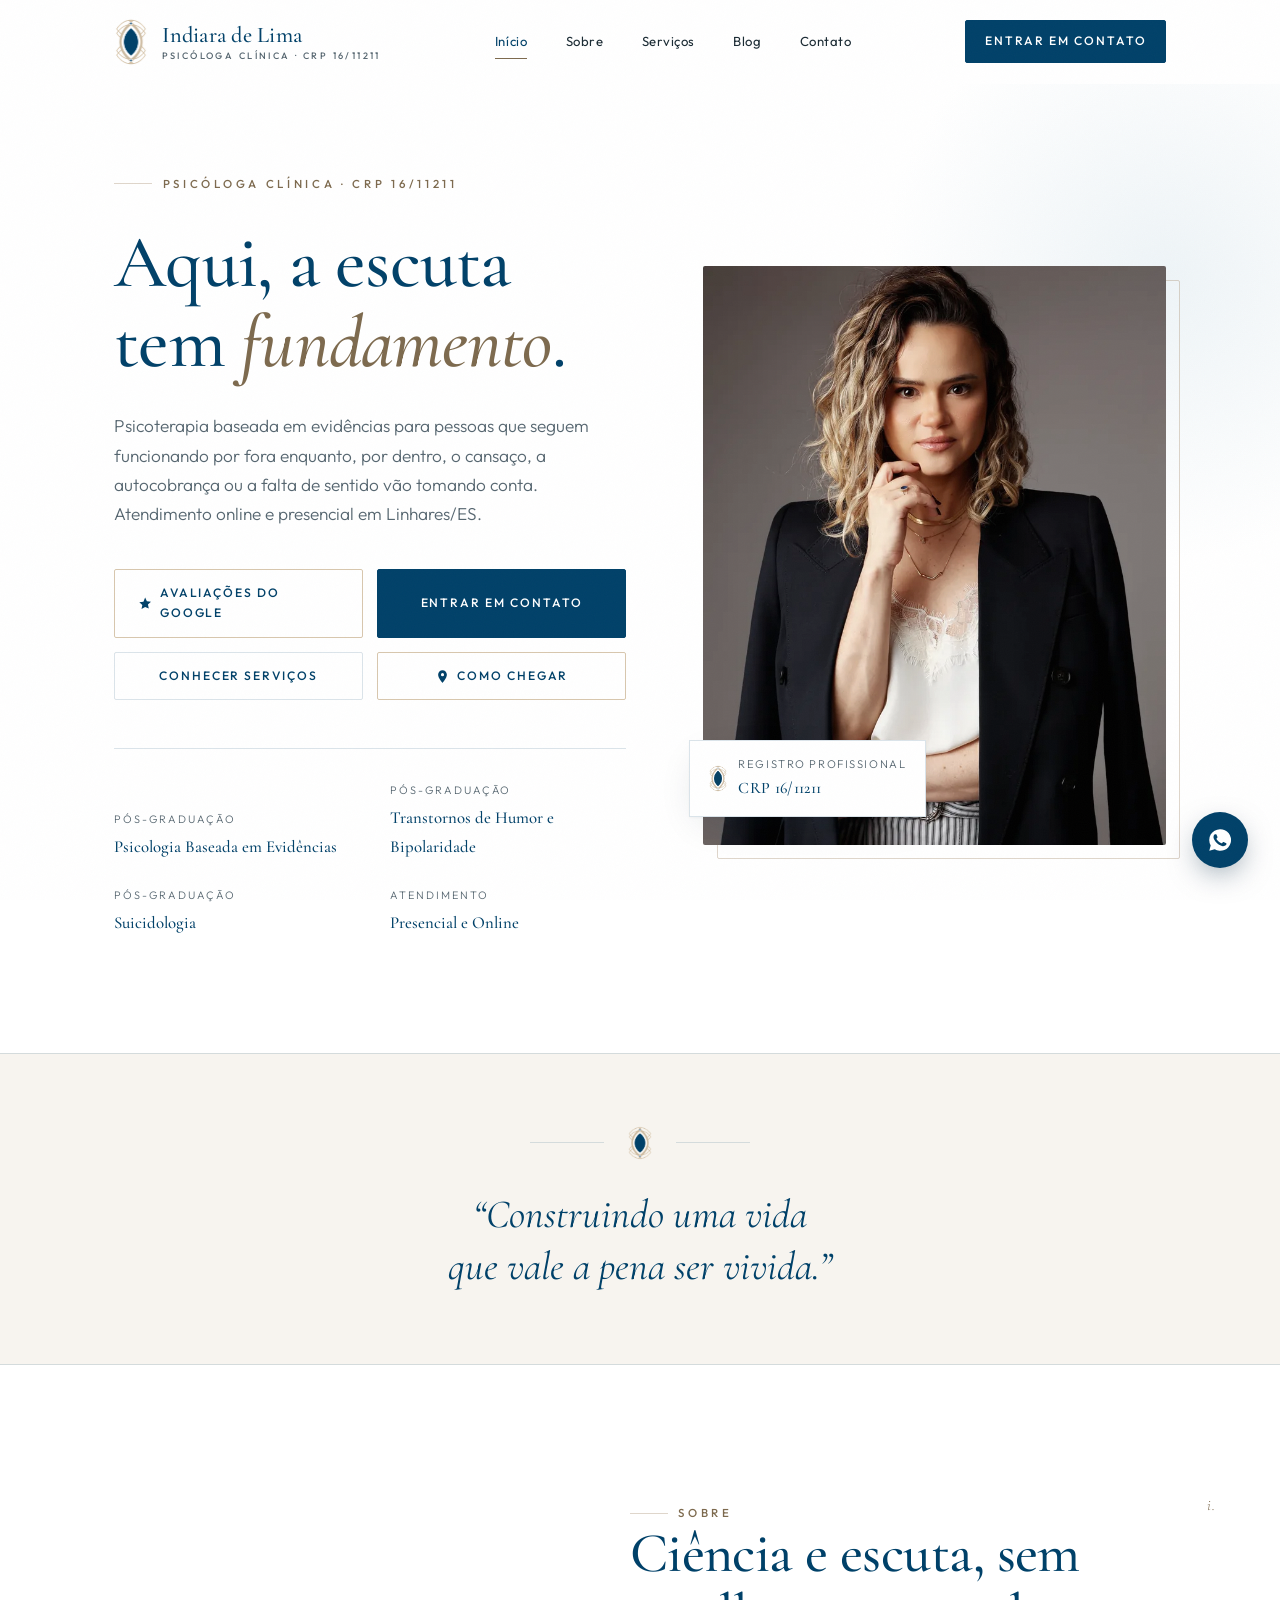
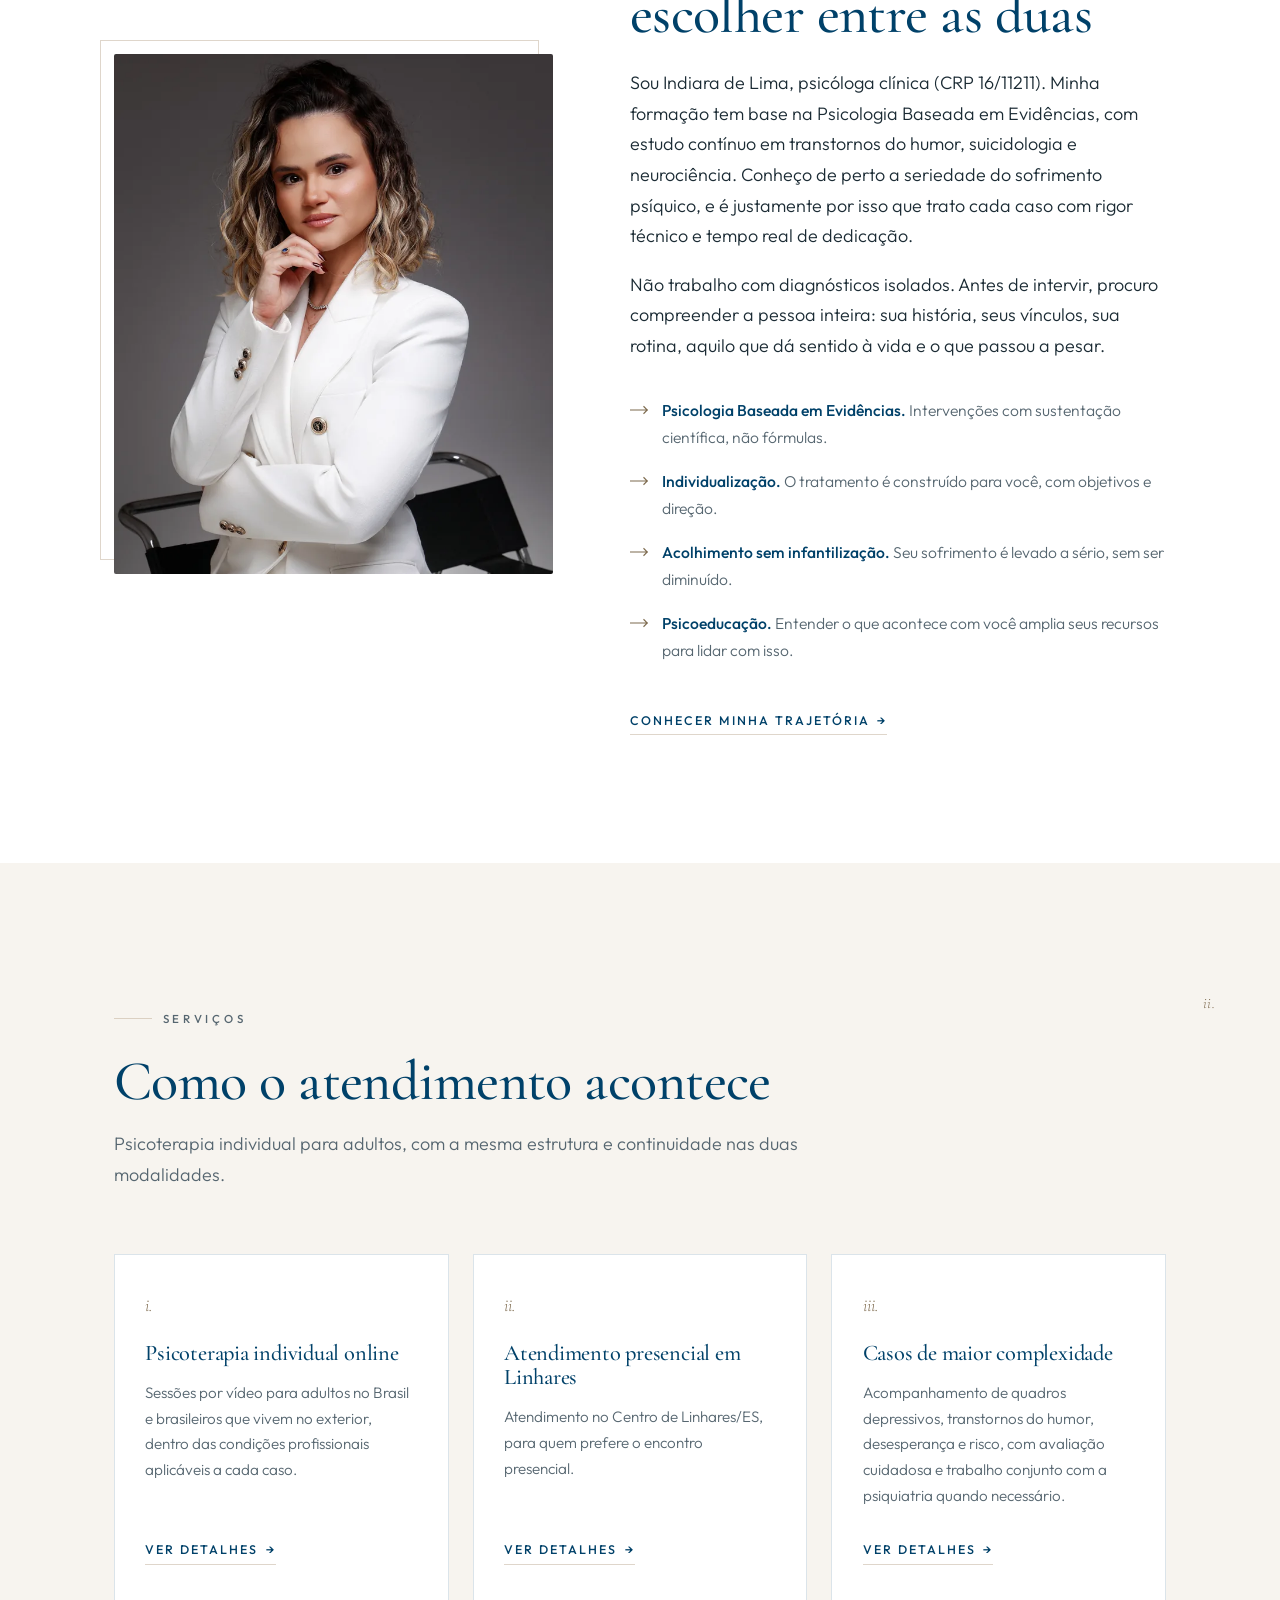
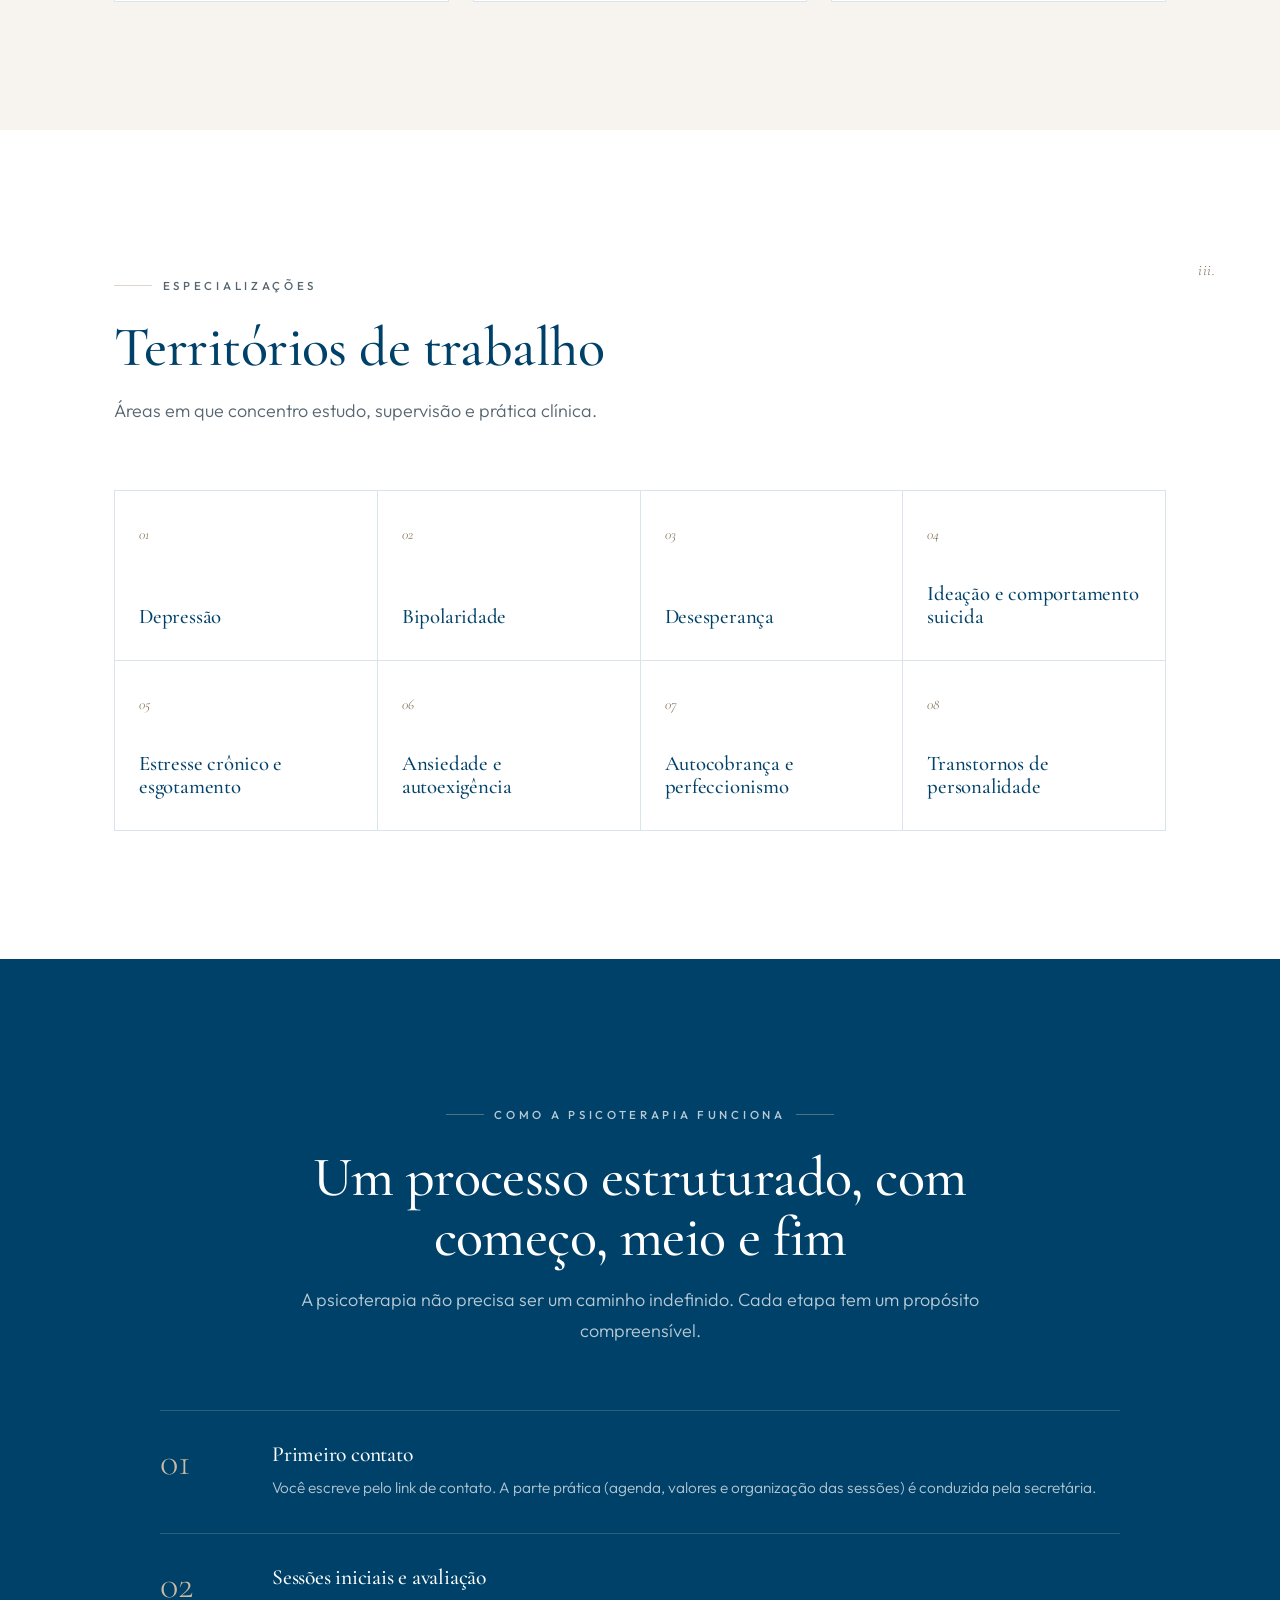
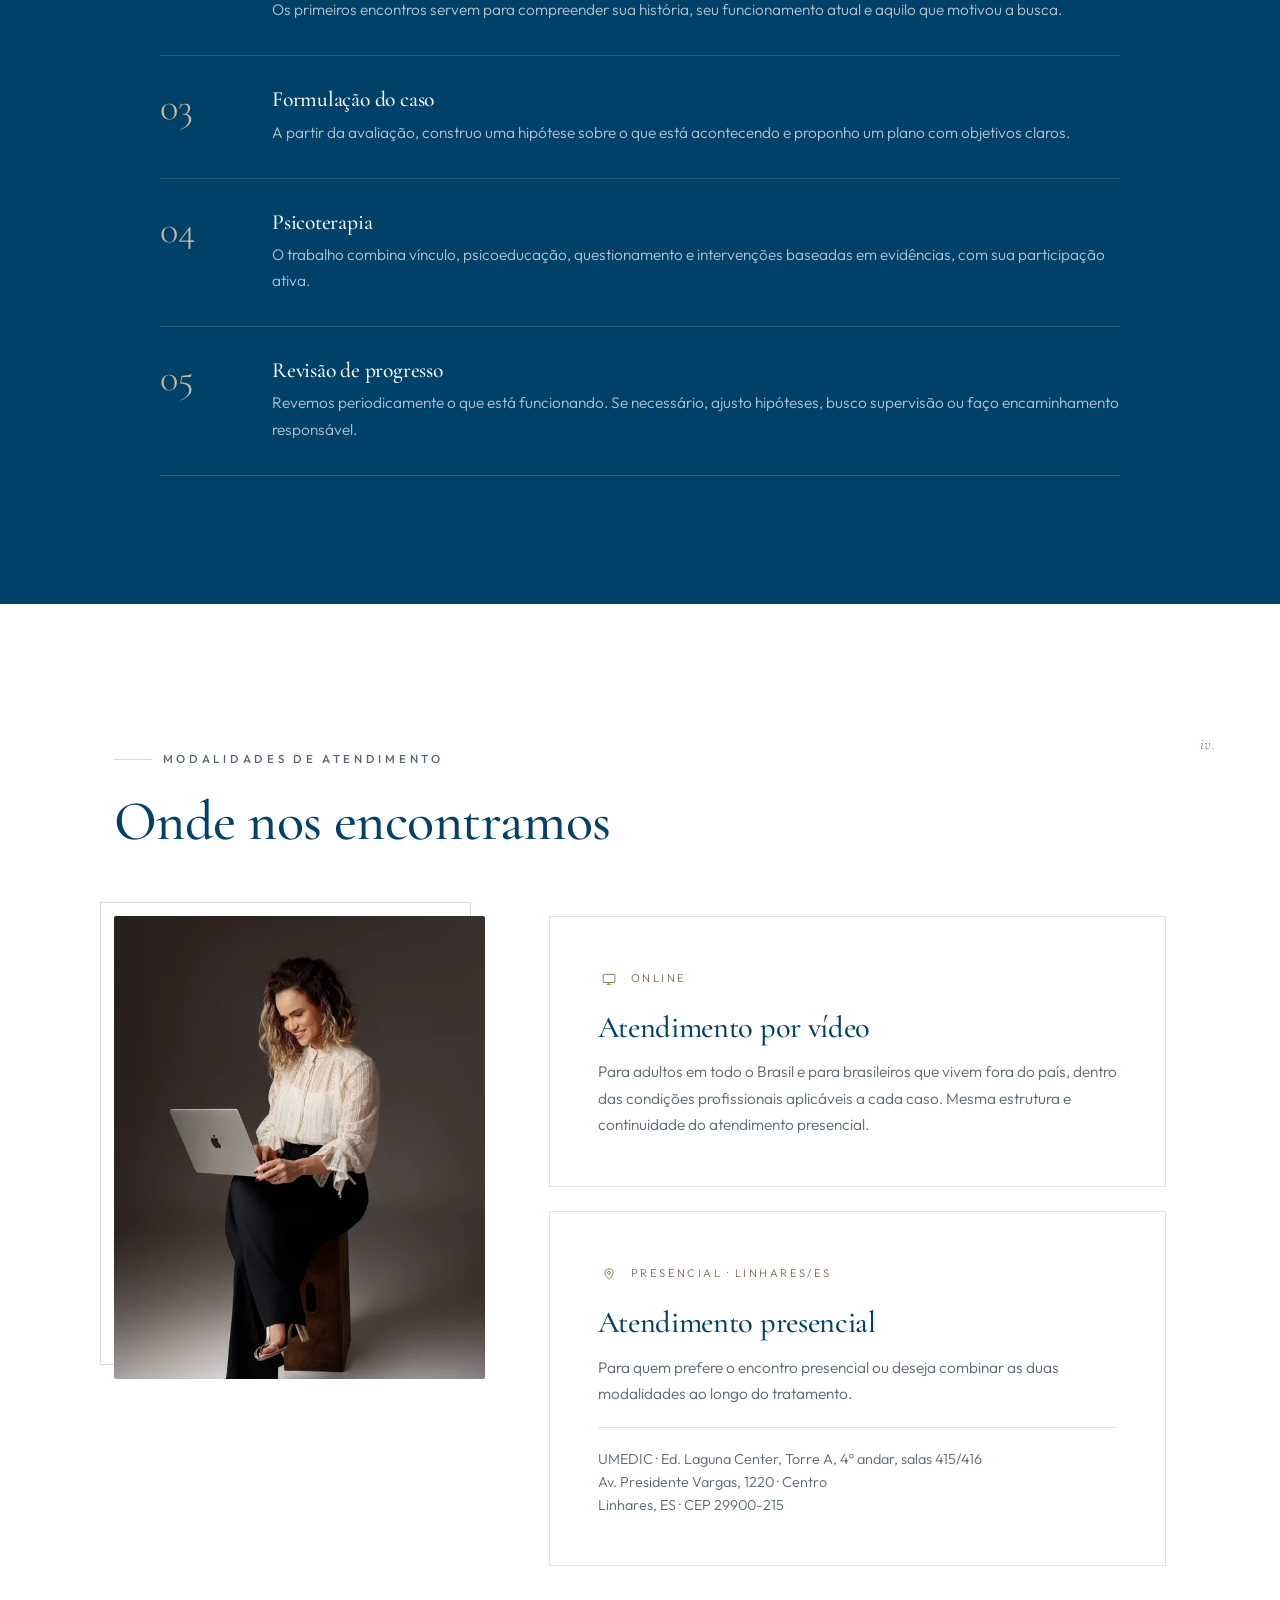
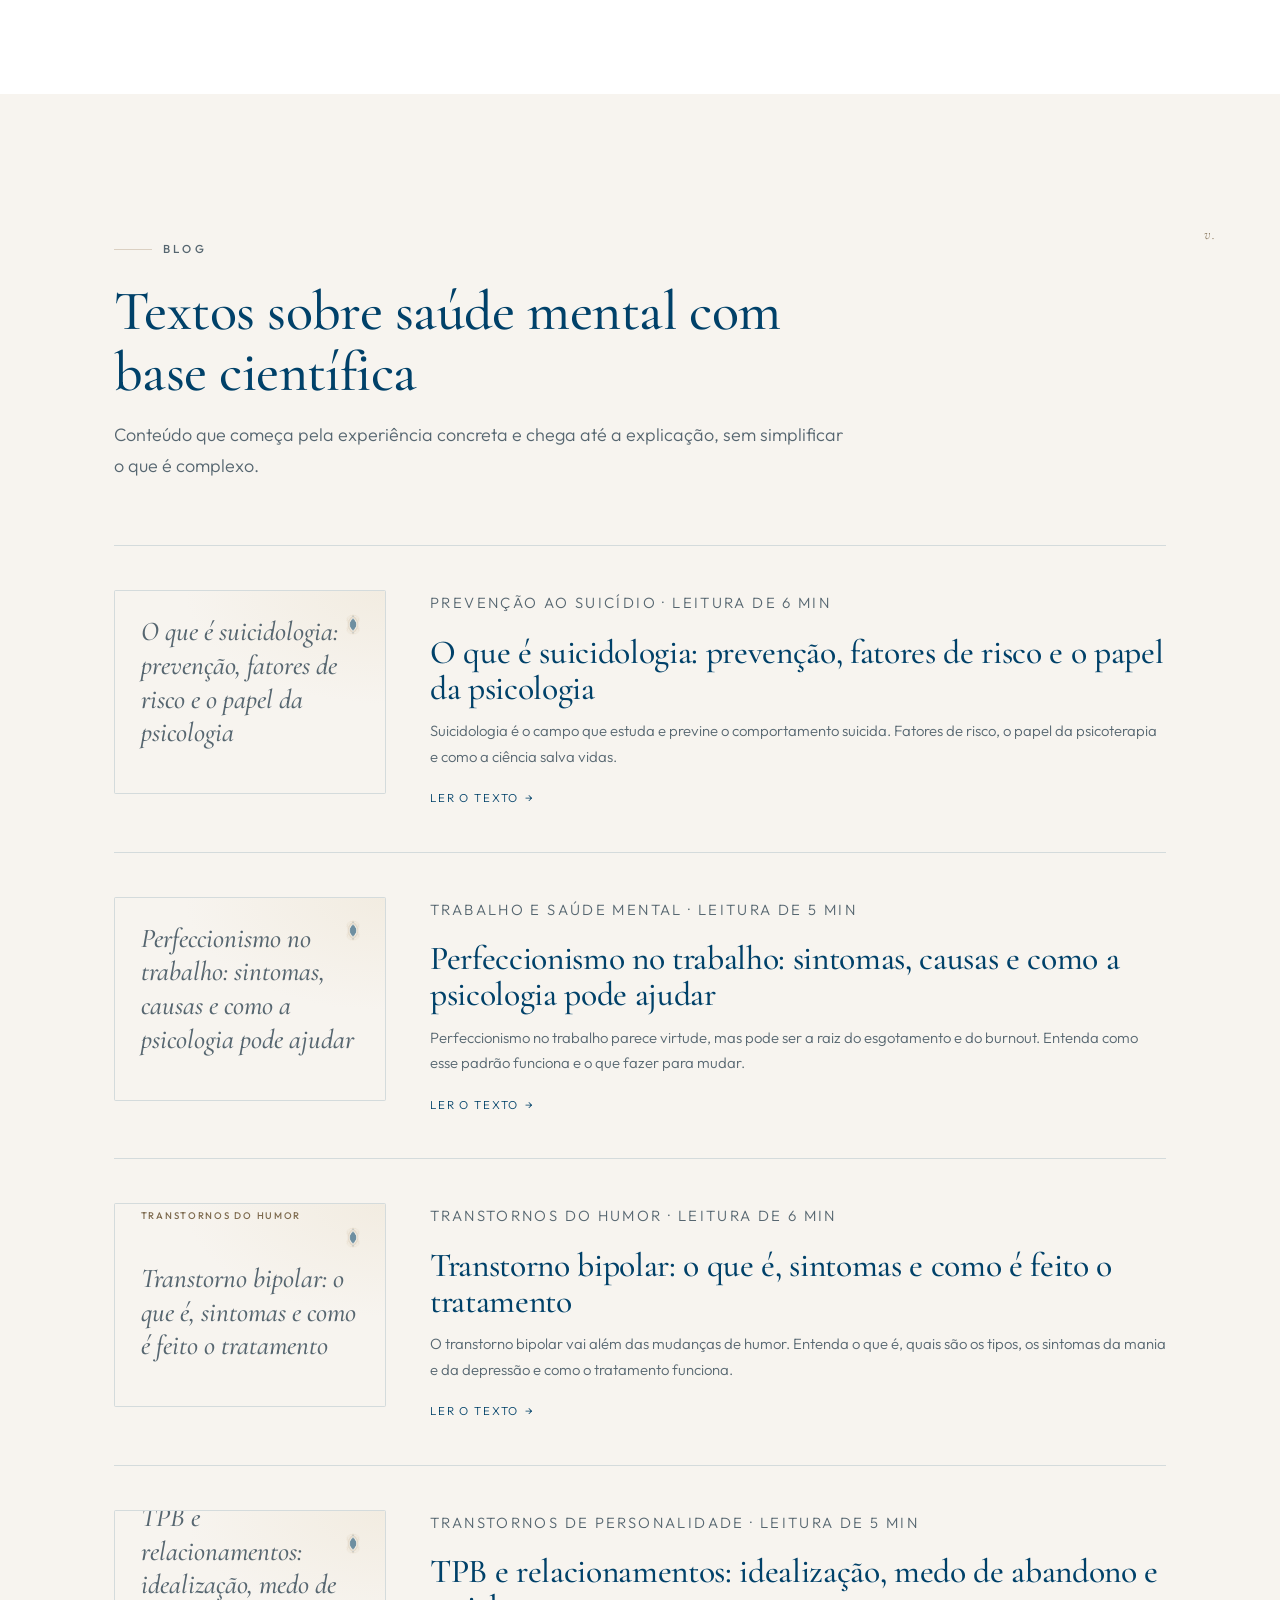
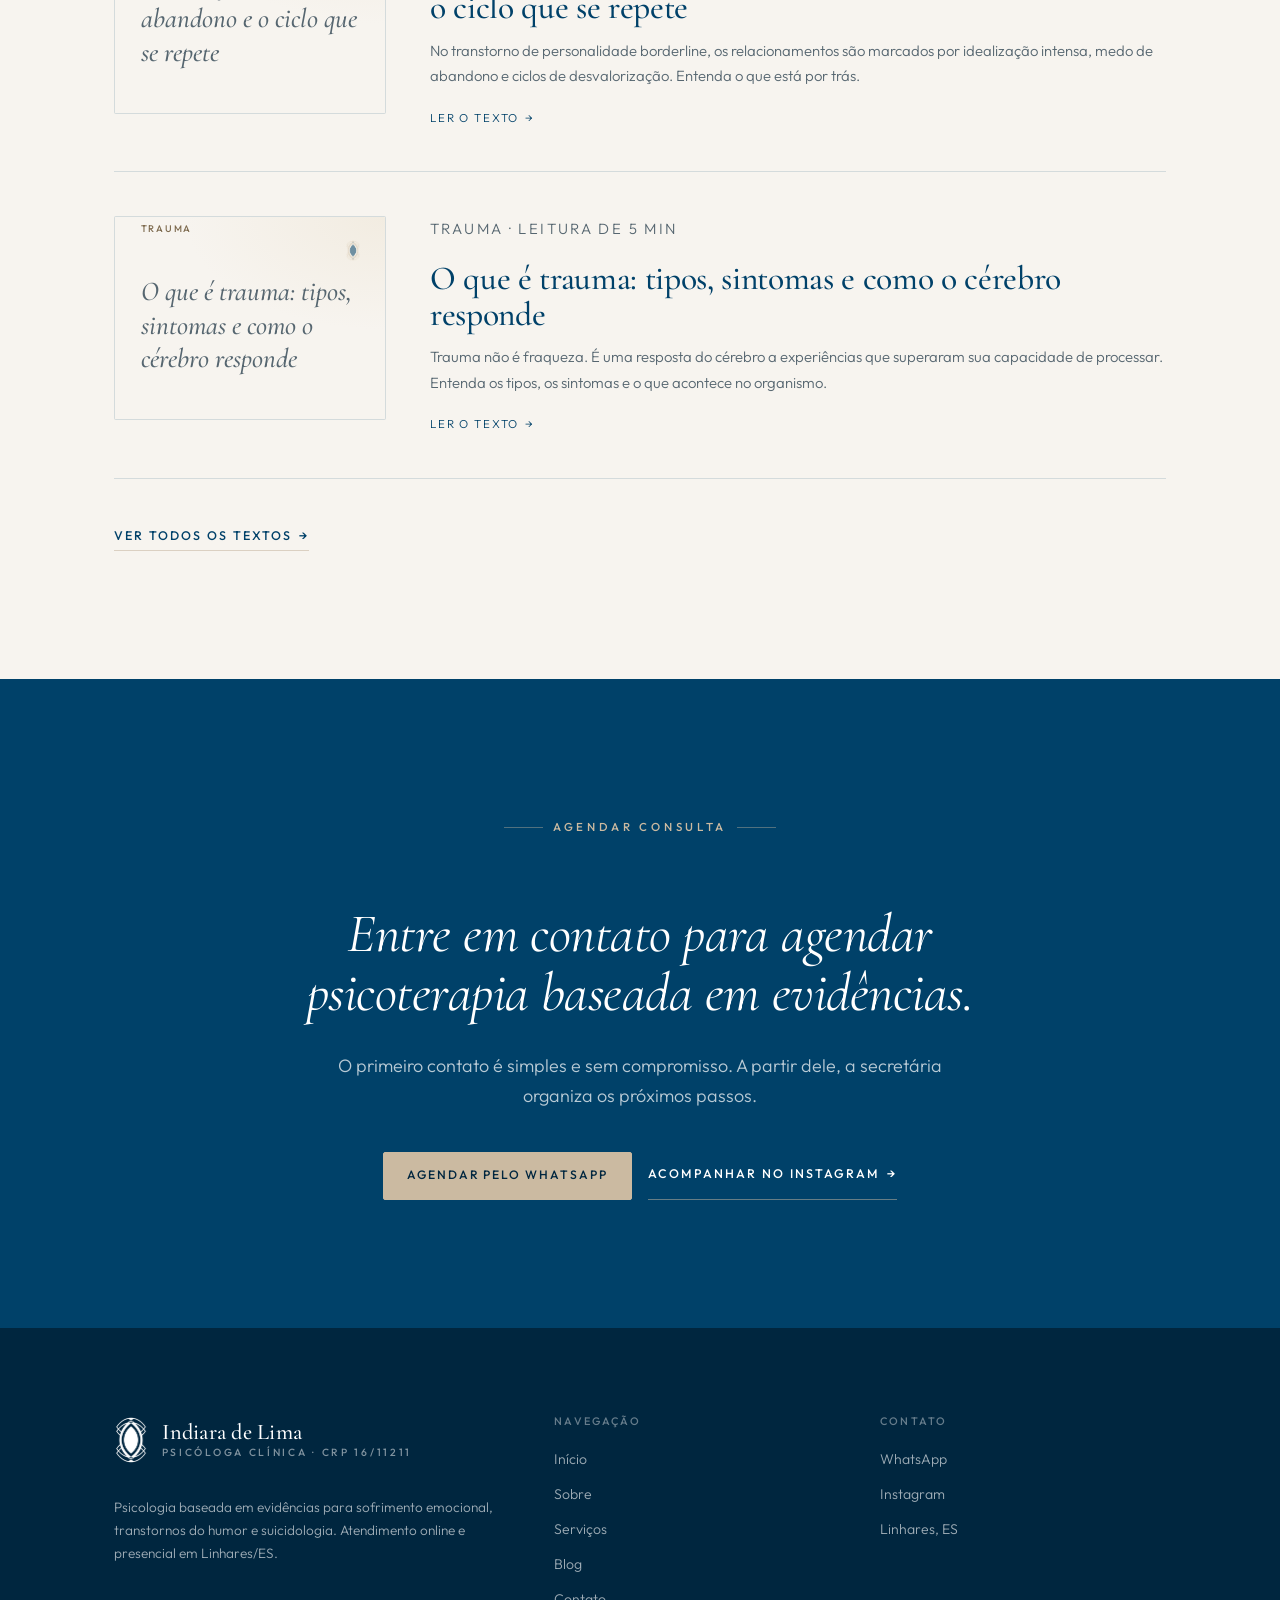
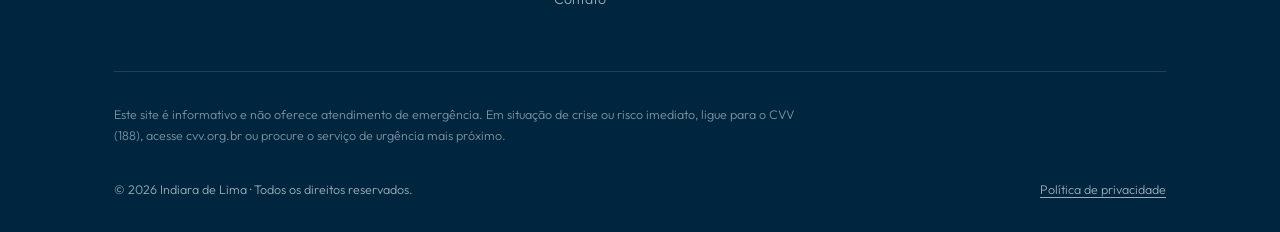
==== commit b85c226f: "Otimiza logo: PNG 340x499 (85KB/35KB) -> WebP 65x96 (6.5KB/2.9KB) Economiza ~111KB combinados (achad" ====
--- a/index.html
+++ b/index.html
@@ -24,7 +24,7 @@
 <link rel="preconnect" href="https://fonts.googleapis.com" />
 <link rel="preconnect" href="https://fonts.gstatic.com" crossorigin />
 <link href="https://fonts.googleapis.com/css2?family=Cormorant+Garamond:ital,wght@0,400;0,500;0,600;1,400;1,500&family=Outfit:wght@300;400;500;600&display=swap" rel="stylesheet" />
-<link rel="stylesheet" href="/css/style.css?v=44" />
+<link rel="stylesheet" href="/css/style.css?v=45" />
 
 <script type="application/ld+json">
 {
@@ -62,7 +62,7 @@
 <header class="site-header">
   <div class="container site-header__inner">
     <a class="logo" href="/" aria-label="Indiara de Lima, Psicóloga Clínica, página inicial">
-      <img class="logo__eye" src="/assets/logo-simbolo.png" alt="" />
+      <img class="logo__eye" src="/assets/logo-simbolo.webp" alt="" />
       <span class="logo__text">
         <span class="logo__name">Indiara de Lima</span>
         <span class="logo__role">Psicóloga Clínica · CRP 16/11211</span>
@@ -128,7 +128,7 @@
         <img src="/assets/indiara-inicio.webp" width="750" height="938" alt="Indiara de Lima, psicóloga clínica" fetchpriority="high" />
         <div class="hero__frame"></div>
         <div class="hero__badge">
-          <img src="/assets/logo-simbolo.png" alt="" aria-hidden="true" />
+          <img src="/assets/logo-simbolo.webp" alt="" aria-hidden="true" />
           <span>Registro profissional<strong>CRP 16/11211</strong></span>
         </div>
       </div>
@@ -139,7 +139,7 @@
   <section class="signature">
     <div class="container">
       <div class="eye-rule" aria-hidden="true">
-        <img src="/assets/logo-simbolo.png" alt="" />
+        <img src="/assets/logo-simbolo.webp" alt="" />
       </div>
       <p>“Construindo uma vida que vale a pena ser vivida.”</p>
     </div>
@@ -425,7 +425,7 @@
     <div class="footer__top">
       <div class="footer__brand">
         <span class="logo">
-          <img class="logo__eye" src="/assets/logo-simbolo-branco.png" alt="" />
+          <img class="logo__eye" src="/assets/logo-simbolo-branco.webp" alt="" />
           <span class="logo__text"><span class="logo__name">Indiara de Lima</span><span class="logo__role">Psicóloga Clínica · CRP 16/11211</span></span>
         </span>
         <p>Psicologia baseada em evidências para sofrimento emocional, transtornos do humor e suicidologia. Atendimento online e presencial em Linhares/ES.</p>
--- a/css/style.css
+++ b/css/style.css
@@ -809,7 +809,7 @@
   position: absolute;
   top: 1.4rem; right: 1.5rem;
   width: 15px; height: 21px;
-  background-image: url("/assets/logo-simbolo.png");
+  background-image: url("/assets/logo-simbolo.webp");
   background-size: contain;
   background-repeat: no-repeat;
   opacity: 0.55;
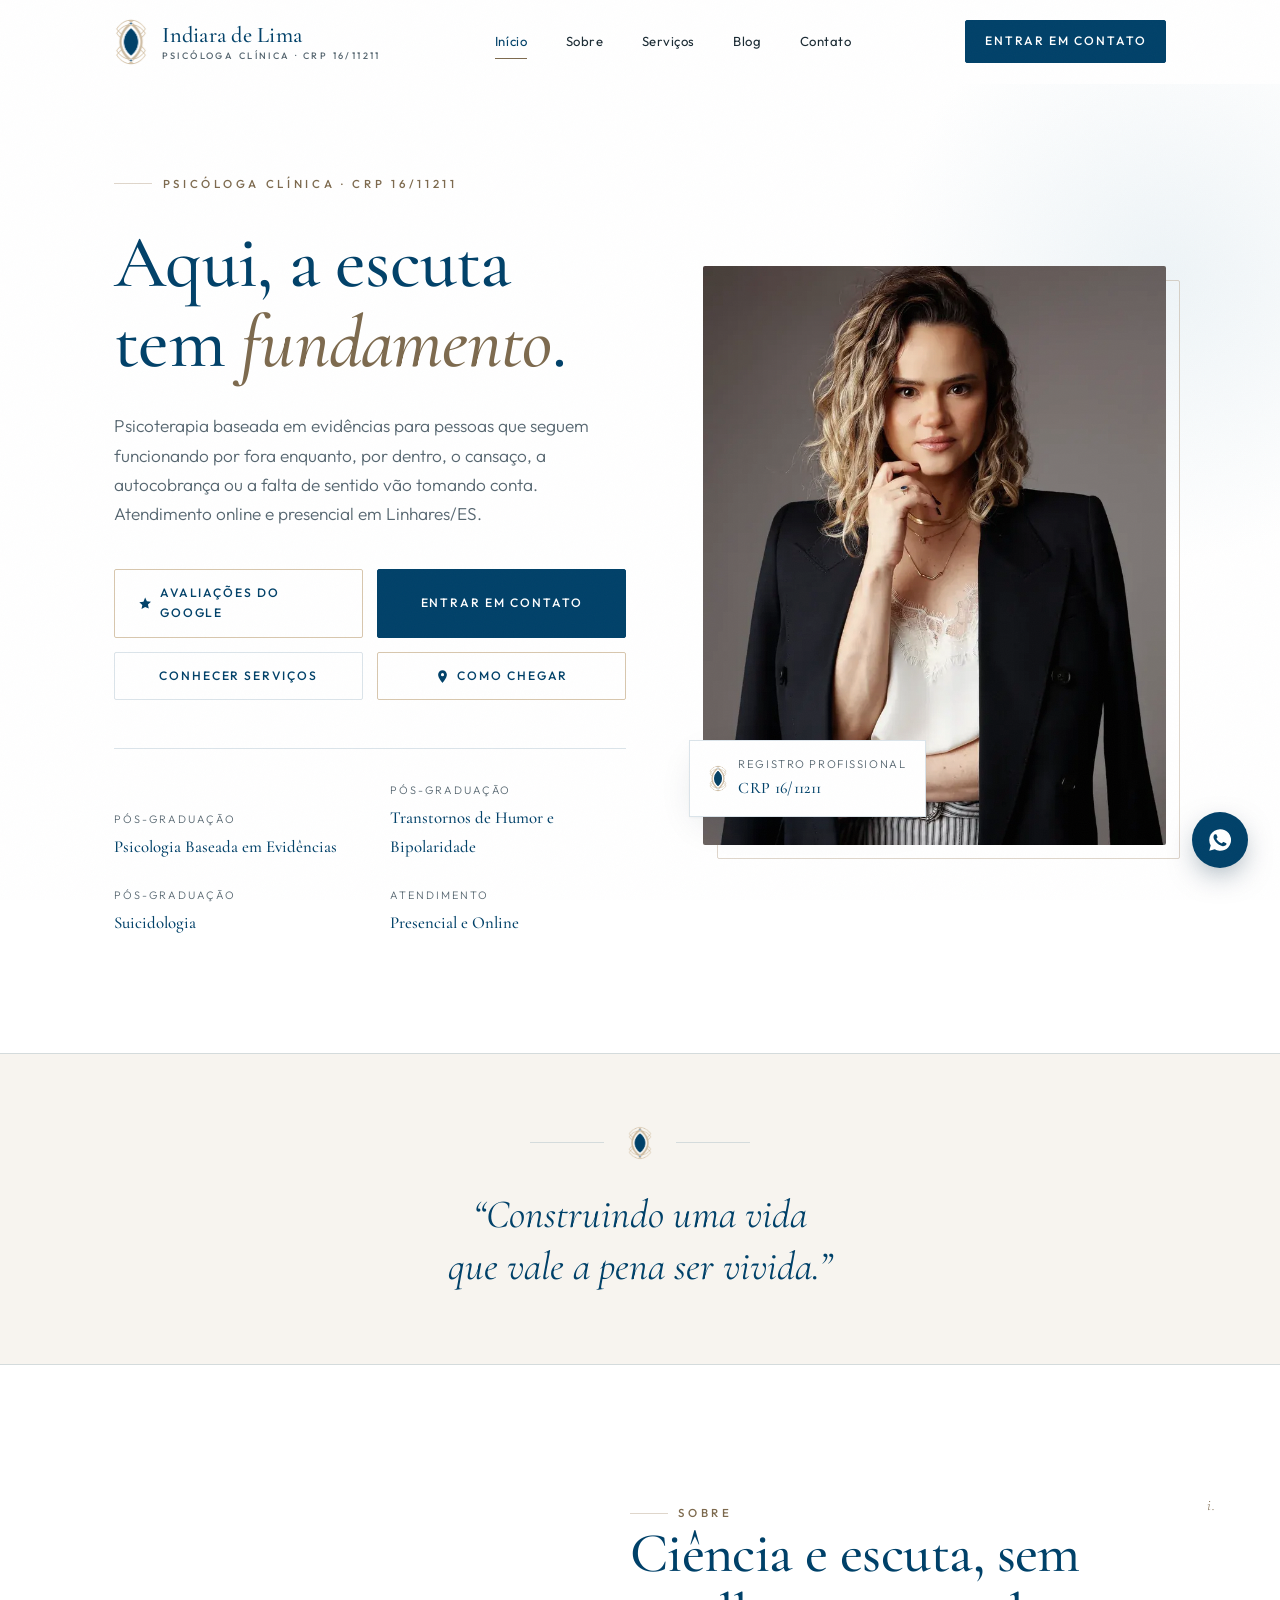
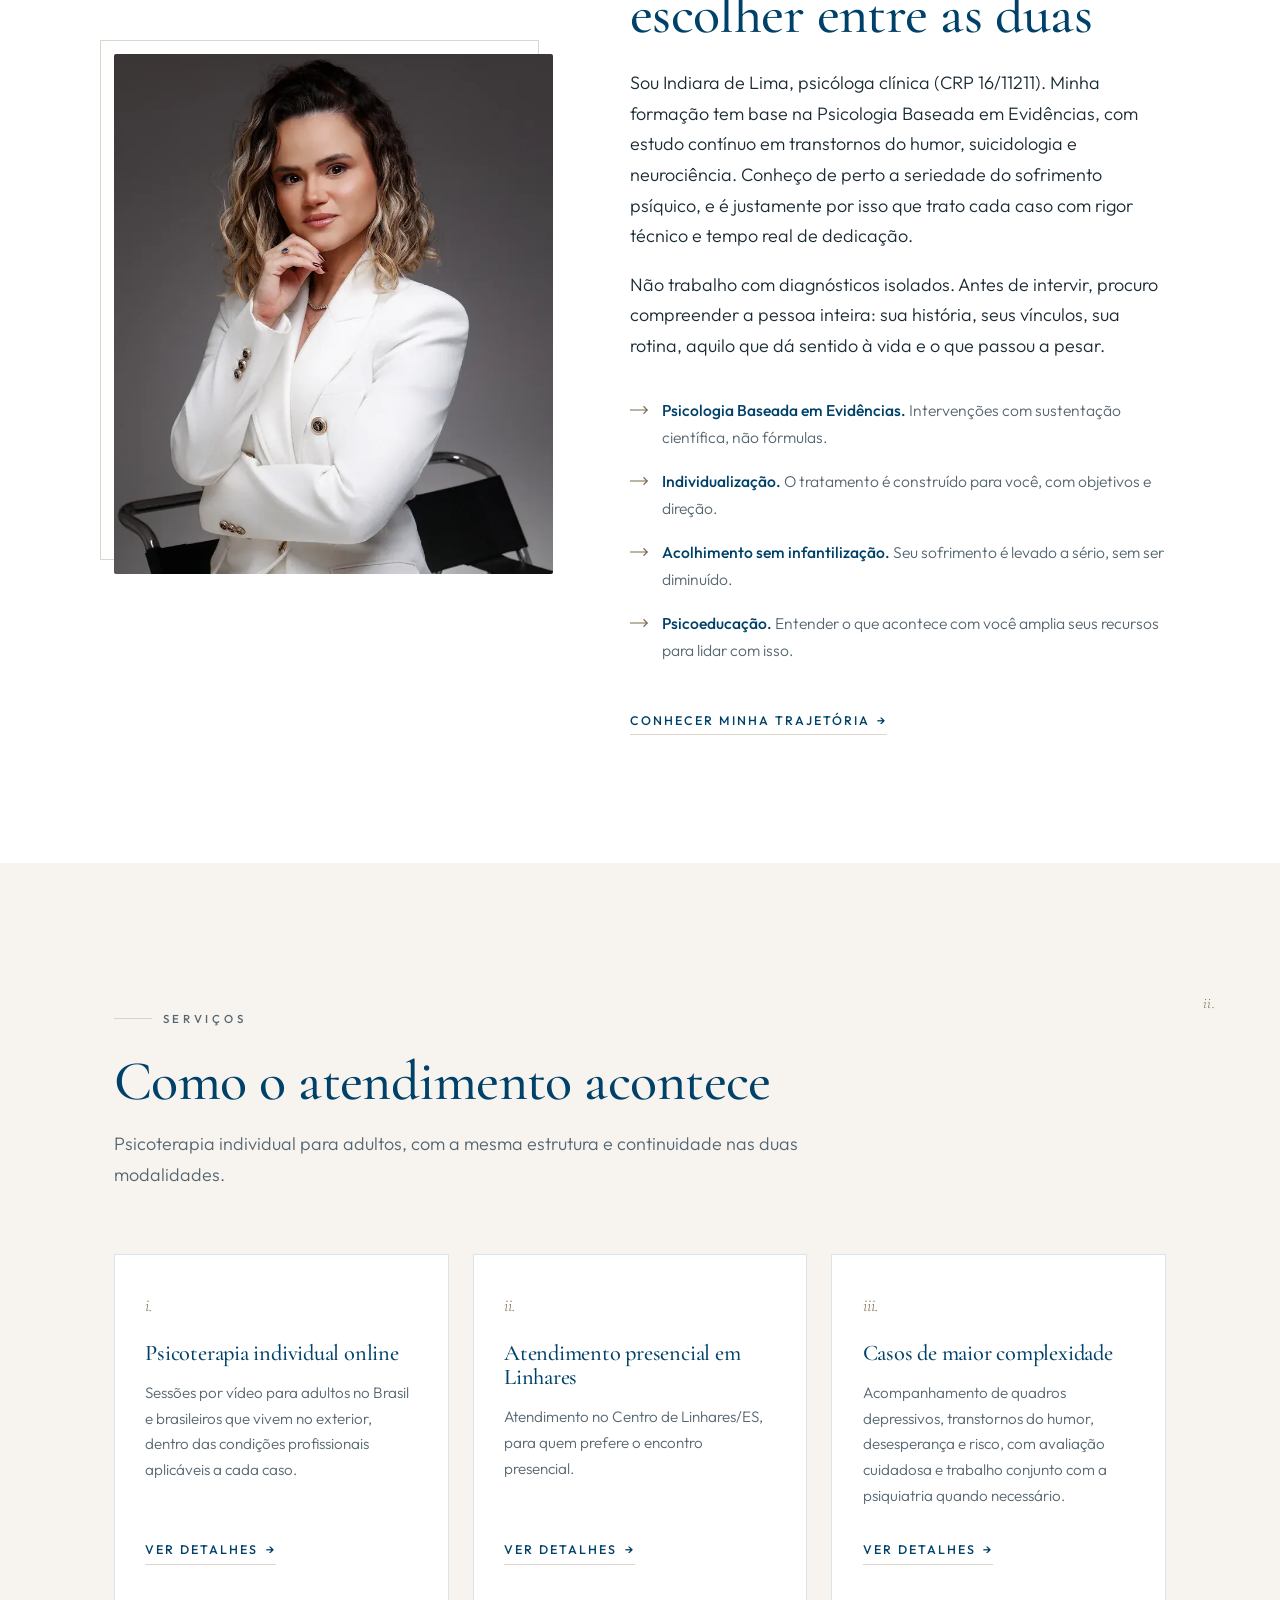
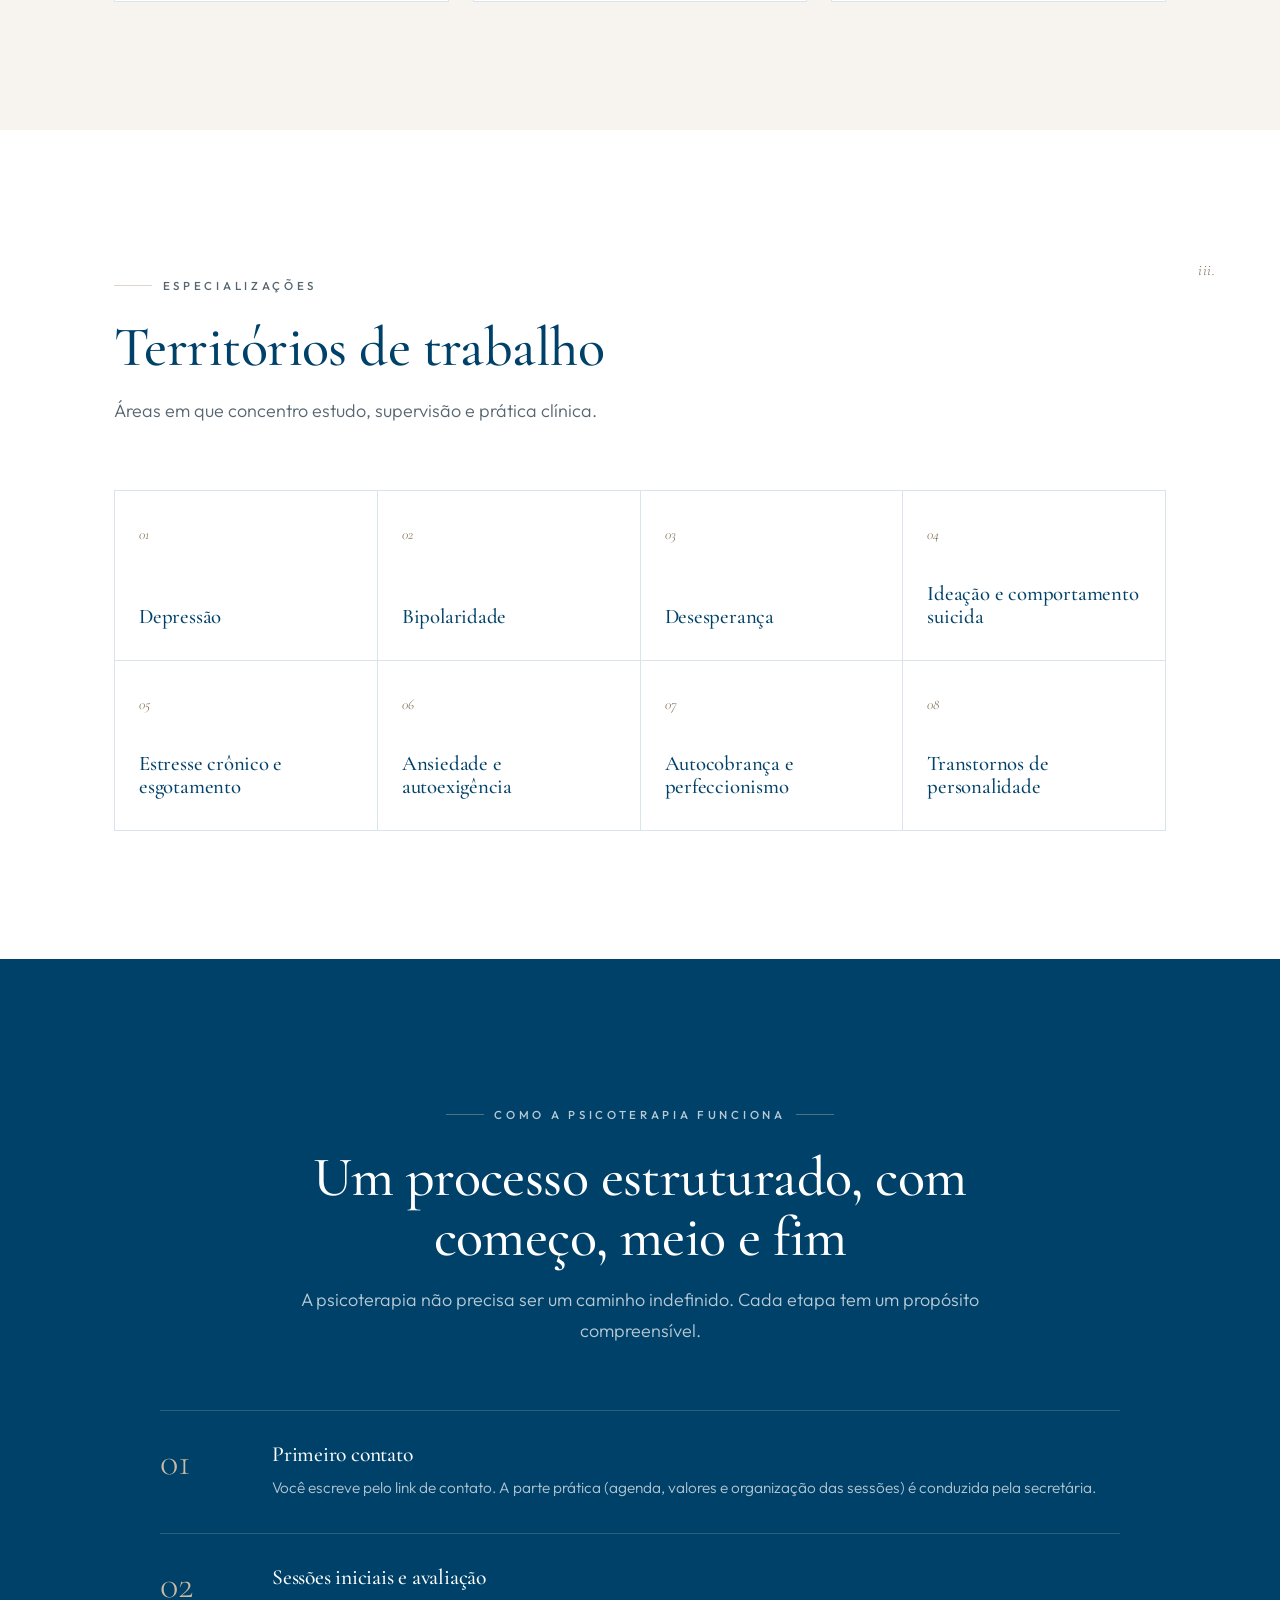
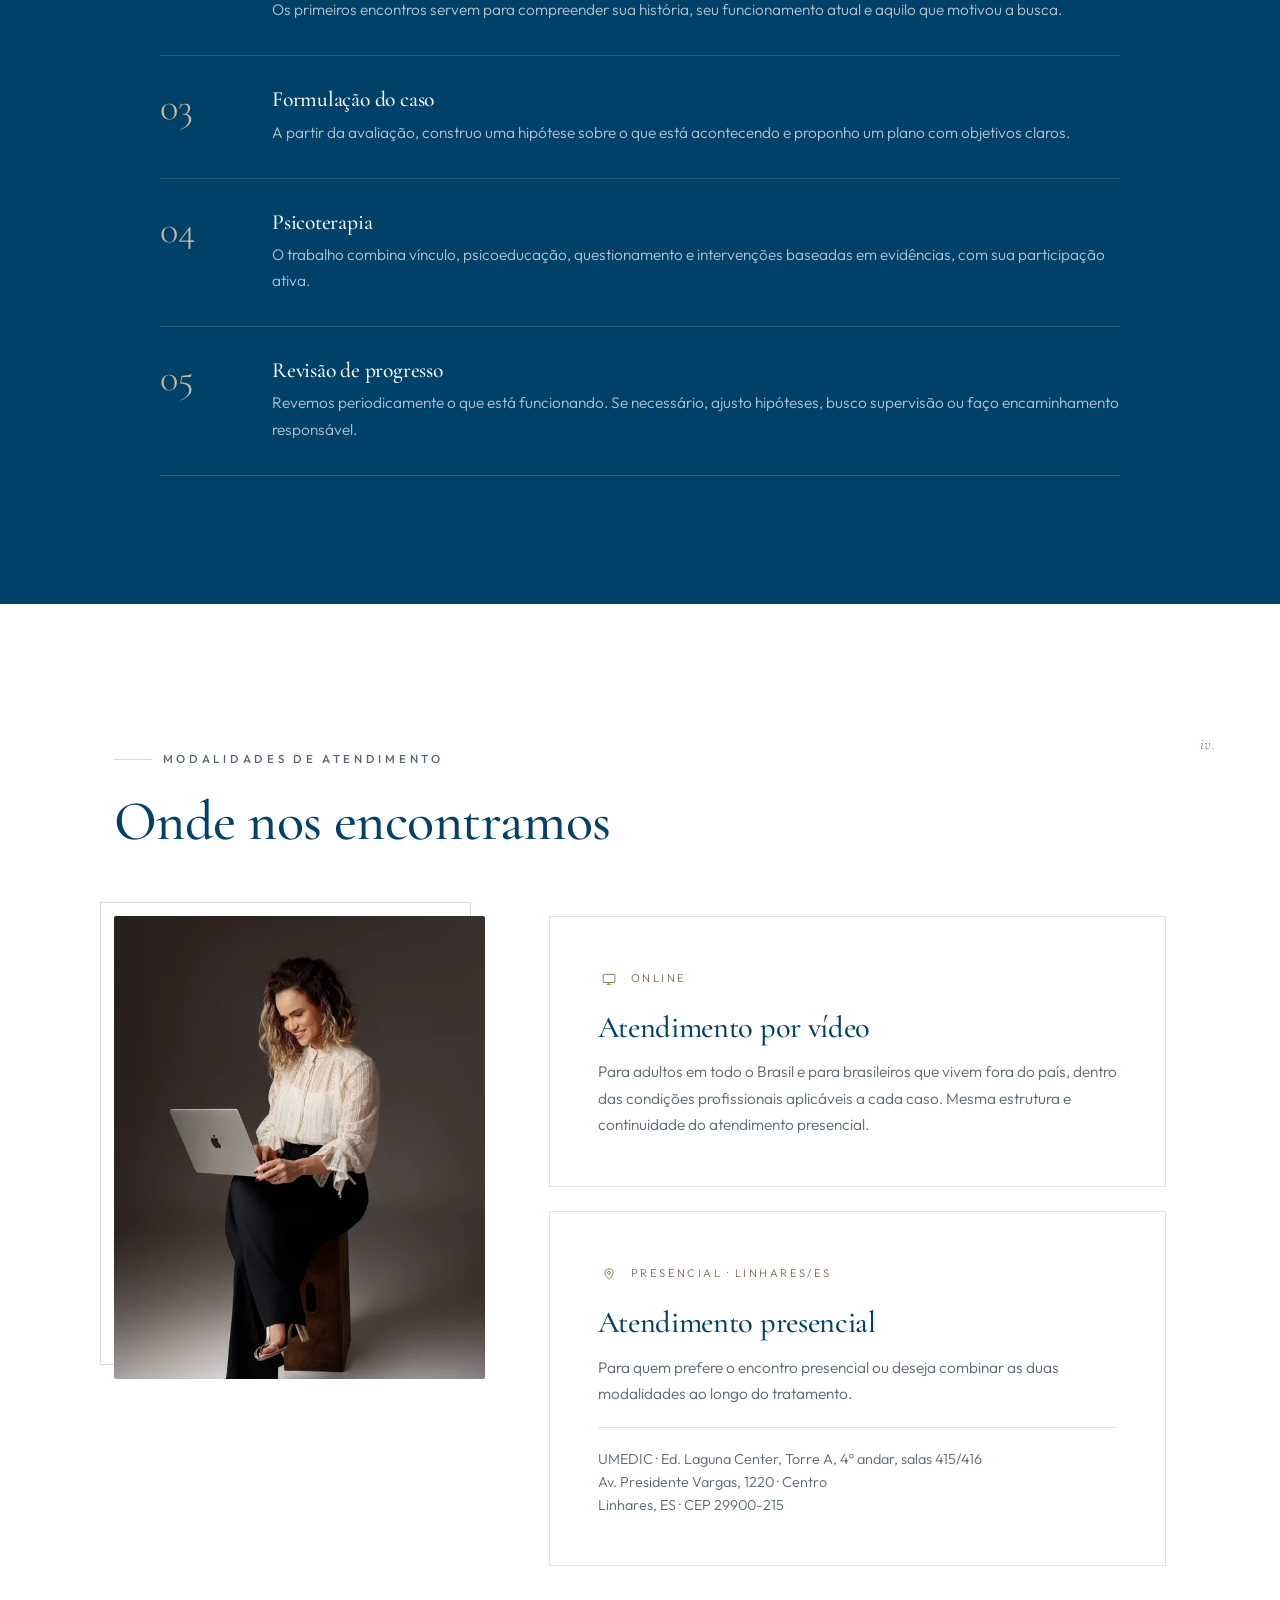
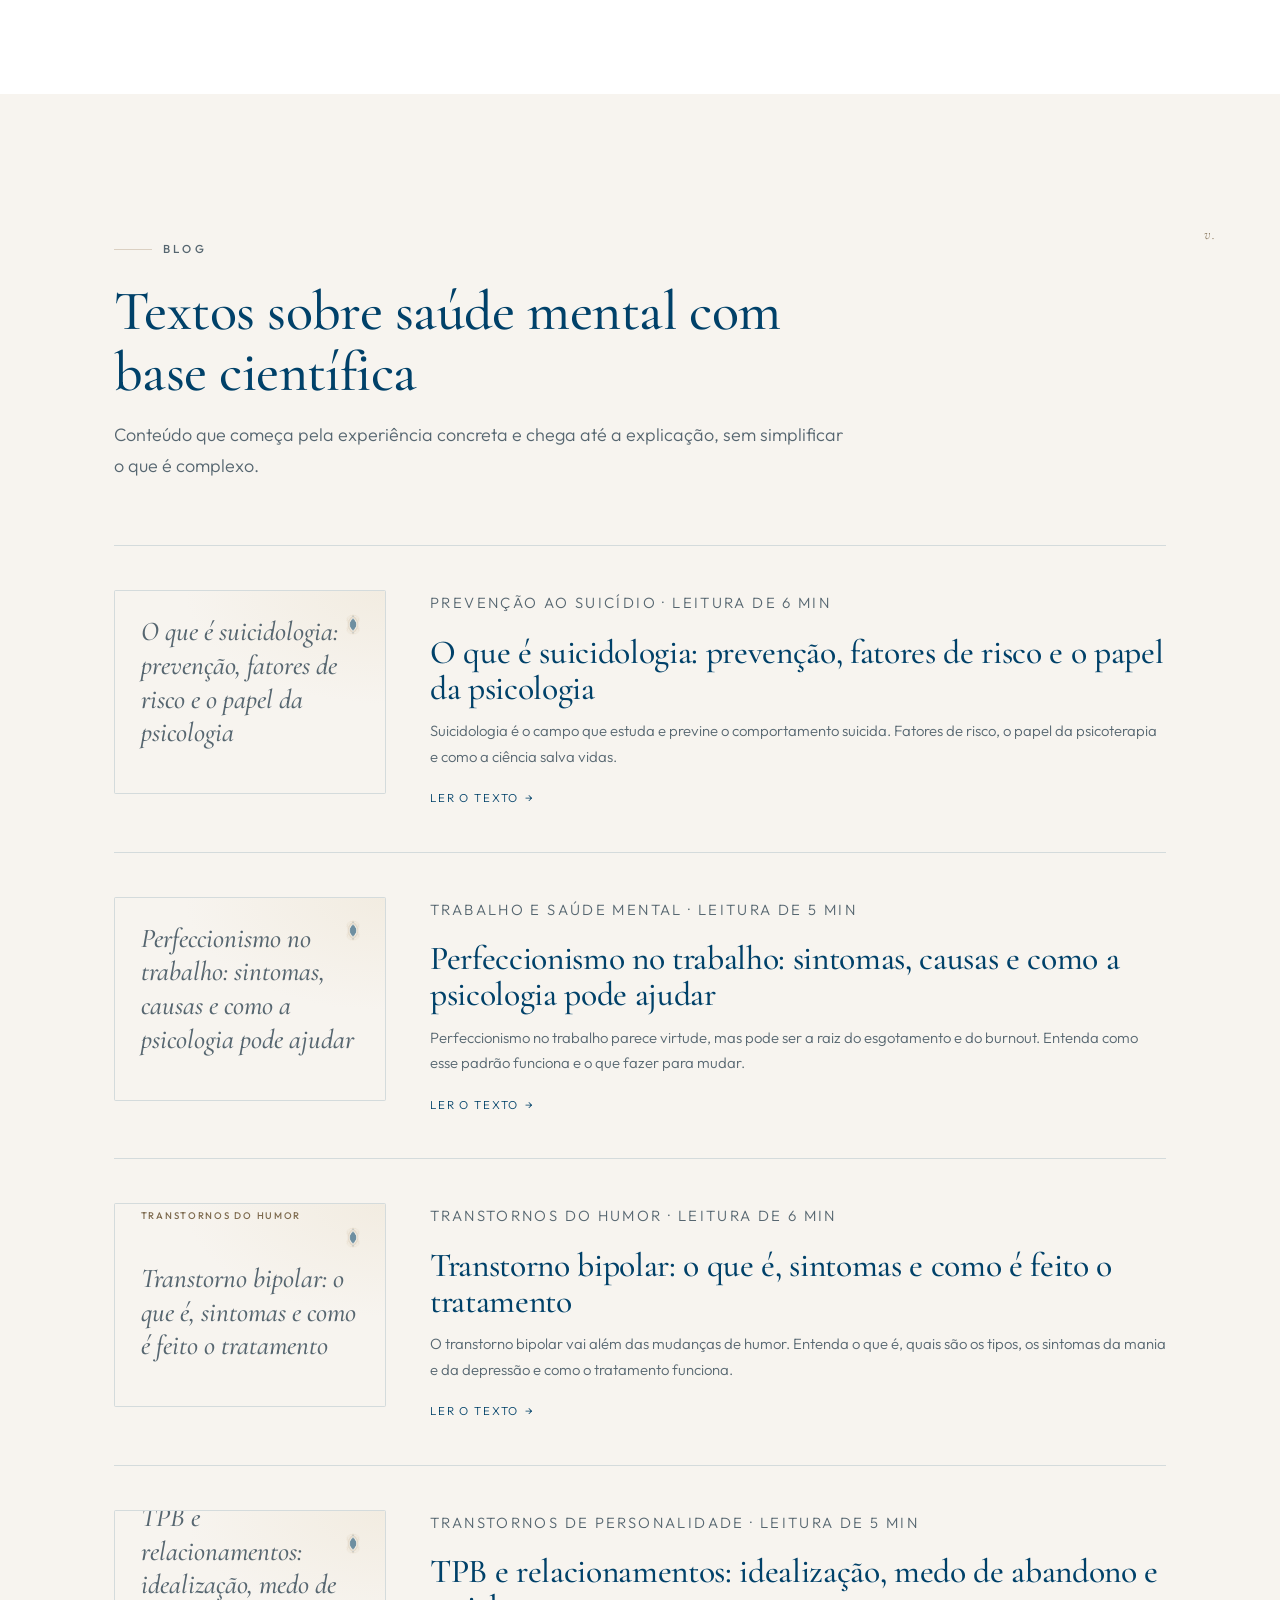
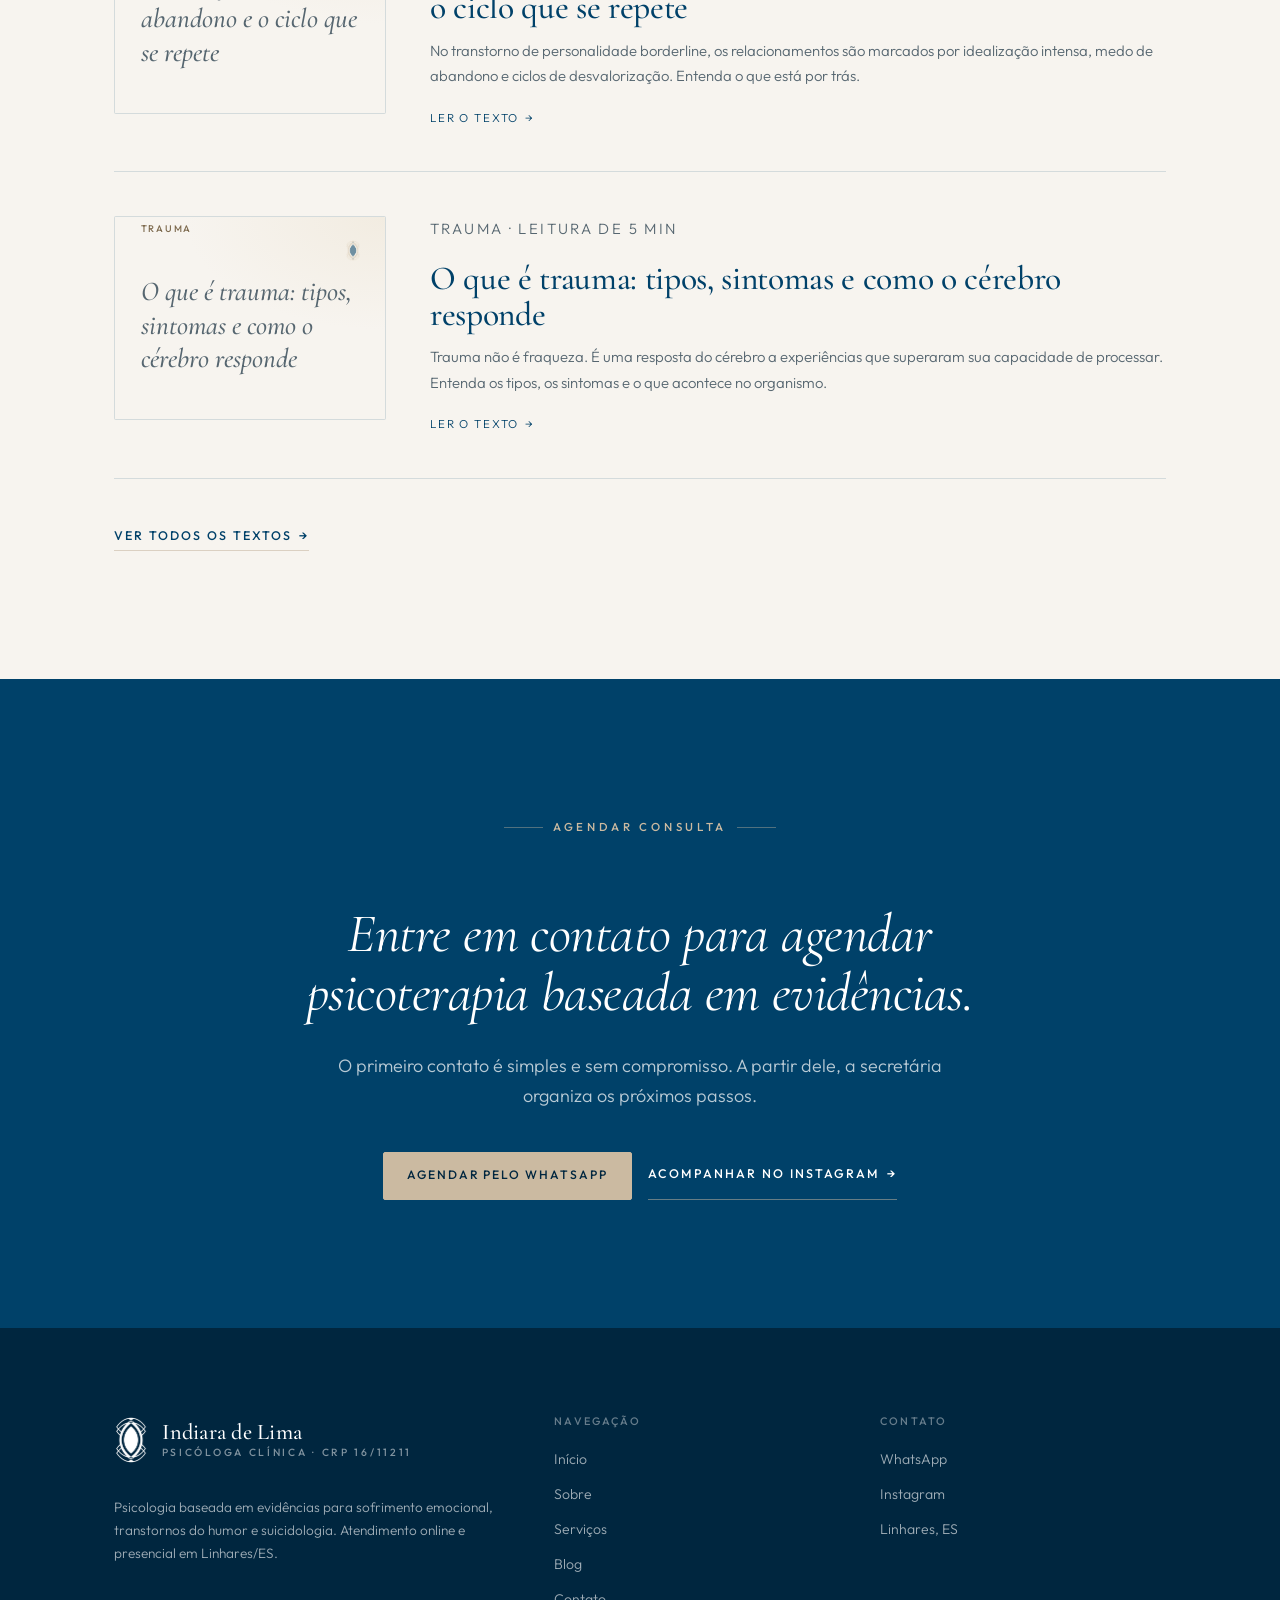
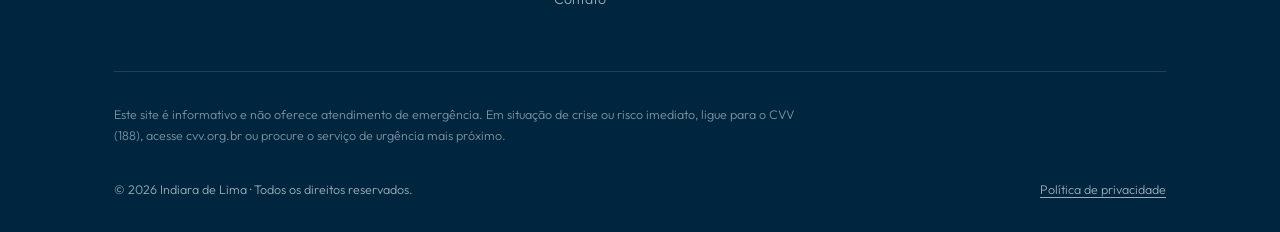
==== commit b5d81b0c: "Otimiza fotos do hero e Sobre-resumo (Lighthouse: imagens maiores que o exibido) - indiara-inicio.we" ====
--- a/index.html
+++ b/index.html
@@ -24,7 +24,7 @@
 <link rel="preconnect" href="https://fonts.googleapis.com" />
 <link rel="preconnect" href="https://fonts.gstatic.com" crossorigin />
 <link href="https://fonts.googleapis.com/css2?family=Cormorant+Garamond:ital,wght@0,400;0,500;0,600;1,400;1,500&family=Outfit:wght@300;400;500;600&display=swap" rel="stylesheet" />
-<link rel="stylesheet" href="/css/style.css?v=45" />
+<link rel="stylesheet" href="/css/style.css?v=46" />
 
 <script type="application/ld+json">
 {
@@ -125,7 +125,7 @@
       </div>
 
       <div class="hero__portrait" data-load="3">
-        <img src="/assets/indiara-inicio.webp" width="750" height="938" alt="Indiara de Lima, psicóloga clínica" fetchpriority="high" />
+        <img src="/assets/indiara-inicio.webp" srcset="/assets/indiara-inicio-480.webp 480w, /assets/indiara-inicio.webp 750w" sizes="(max-width: 960px) 400px, 47vw" width="750" height="938" alt="Indiara de Lima, psicóloga clínica" fetchpriority="high" />
         <div class="hero__frame"></div>
         <div class="hero__badge">
           <img src="/assets/logo-simbolo.webp" alt="" aria-hidden="true" />
@@ -150,7 +150,7 @@
     <span class="section__index">i.</span>
     <div class="container about__grid">
       <div class="about__media reveal">
-        <img src="/assets/indiara-sobre-resumo.webp" width="750" height="890" alt="Indiara de Lima" loading="lazy" />
+        <img src="/assets/indiara-sobre-resumo.webp" srcset="/assets/indiara-sobre-resumo-480.webp 480w, /assets/indiara-sobre-resumo.webp 750w" sizes="(max-width: 860px) 380px, 41vw" width="750" height="890" alt="Indiara de Lima" loading="lazy" />
       </div>
       <div class="about__body reveal">
         <p class="eyebrow">Sobre</p>
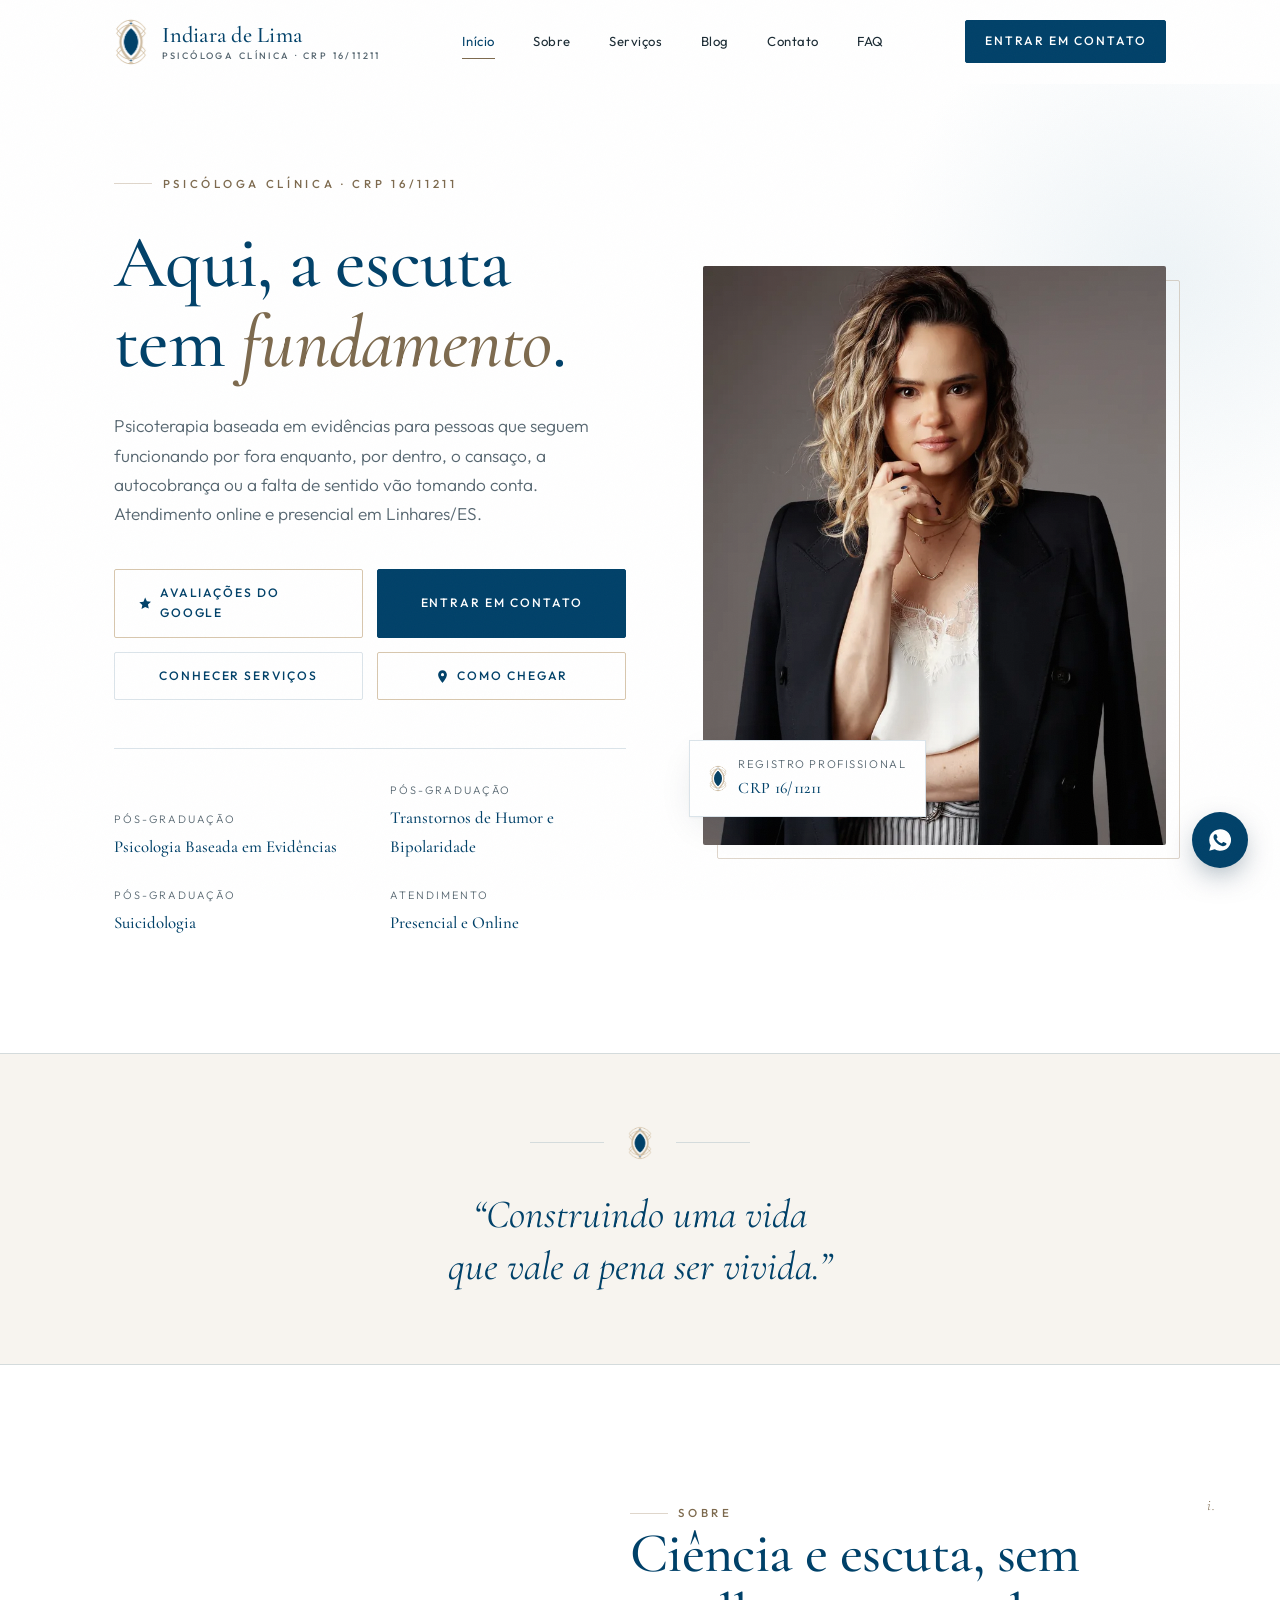
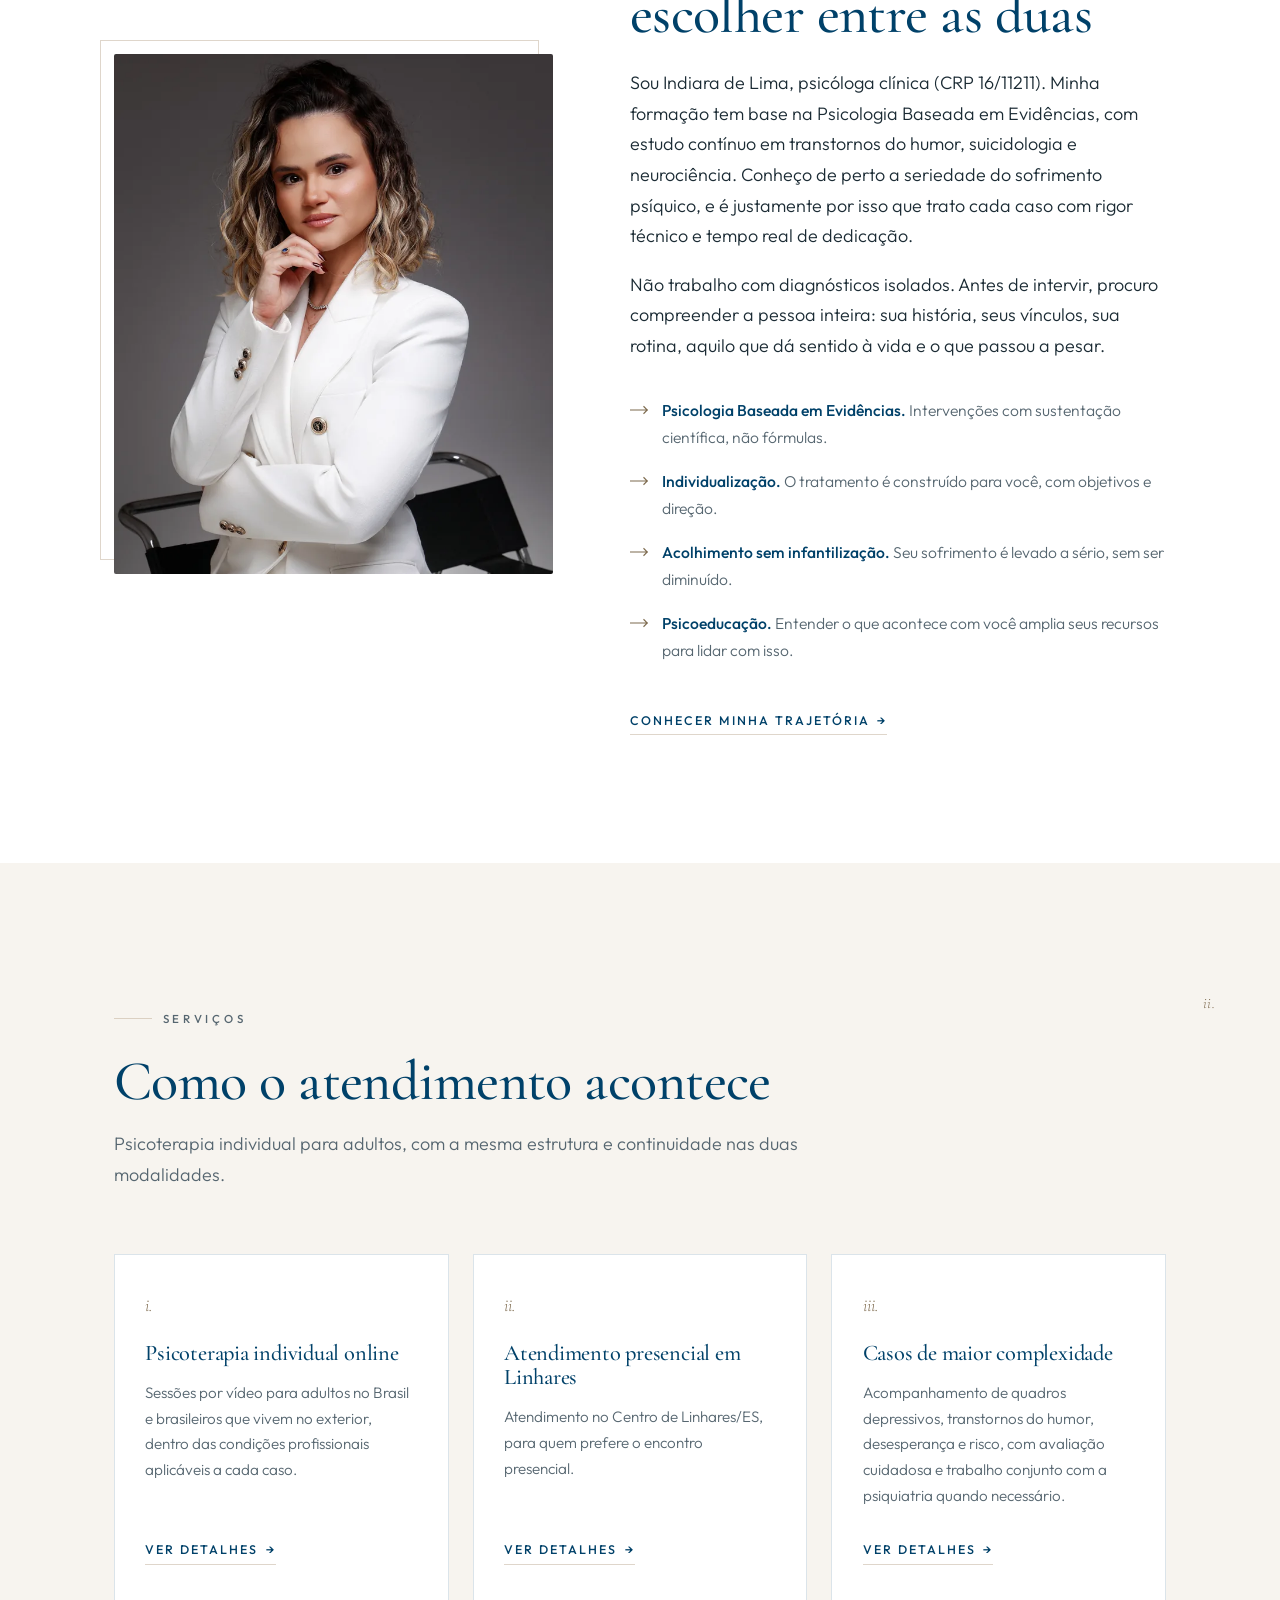
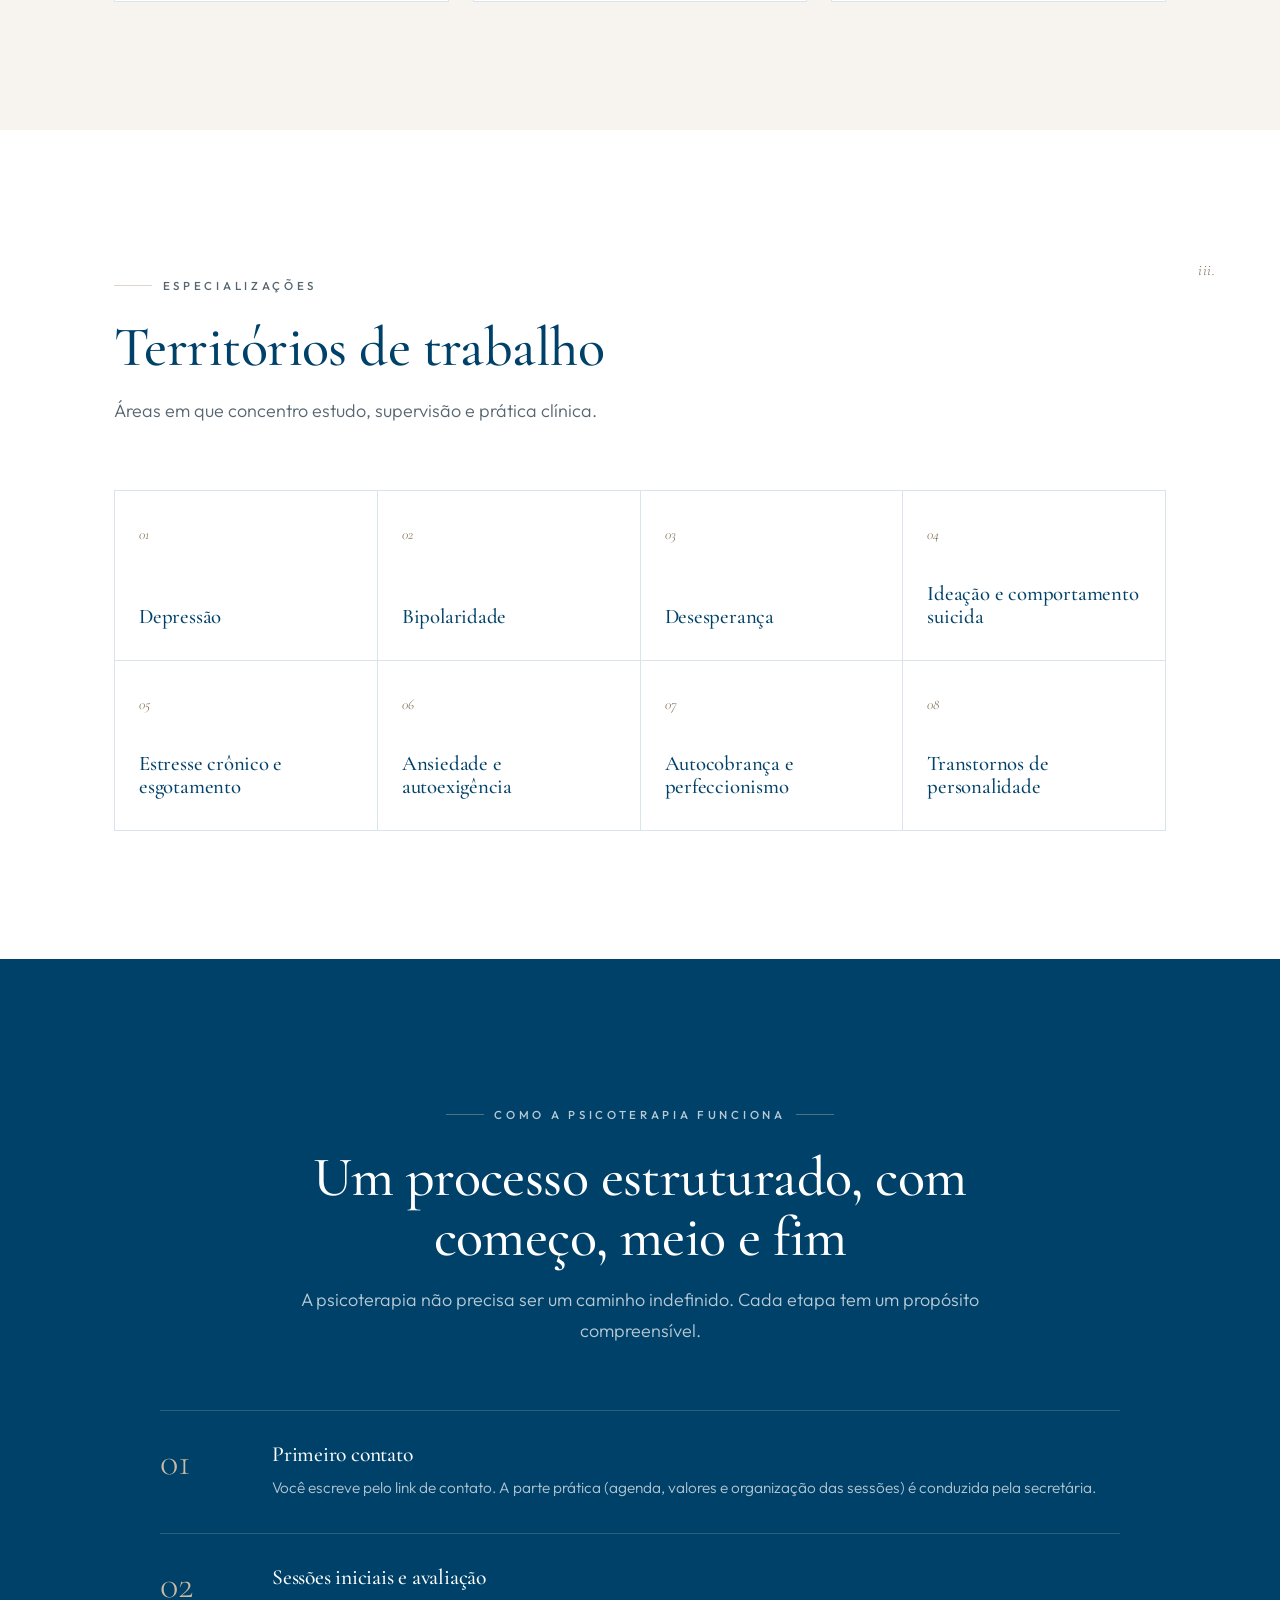
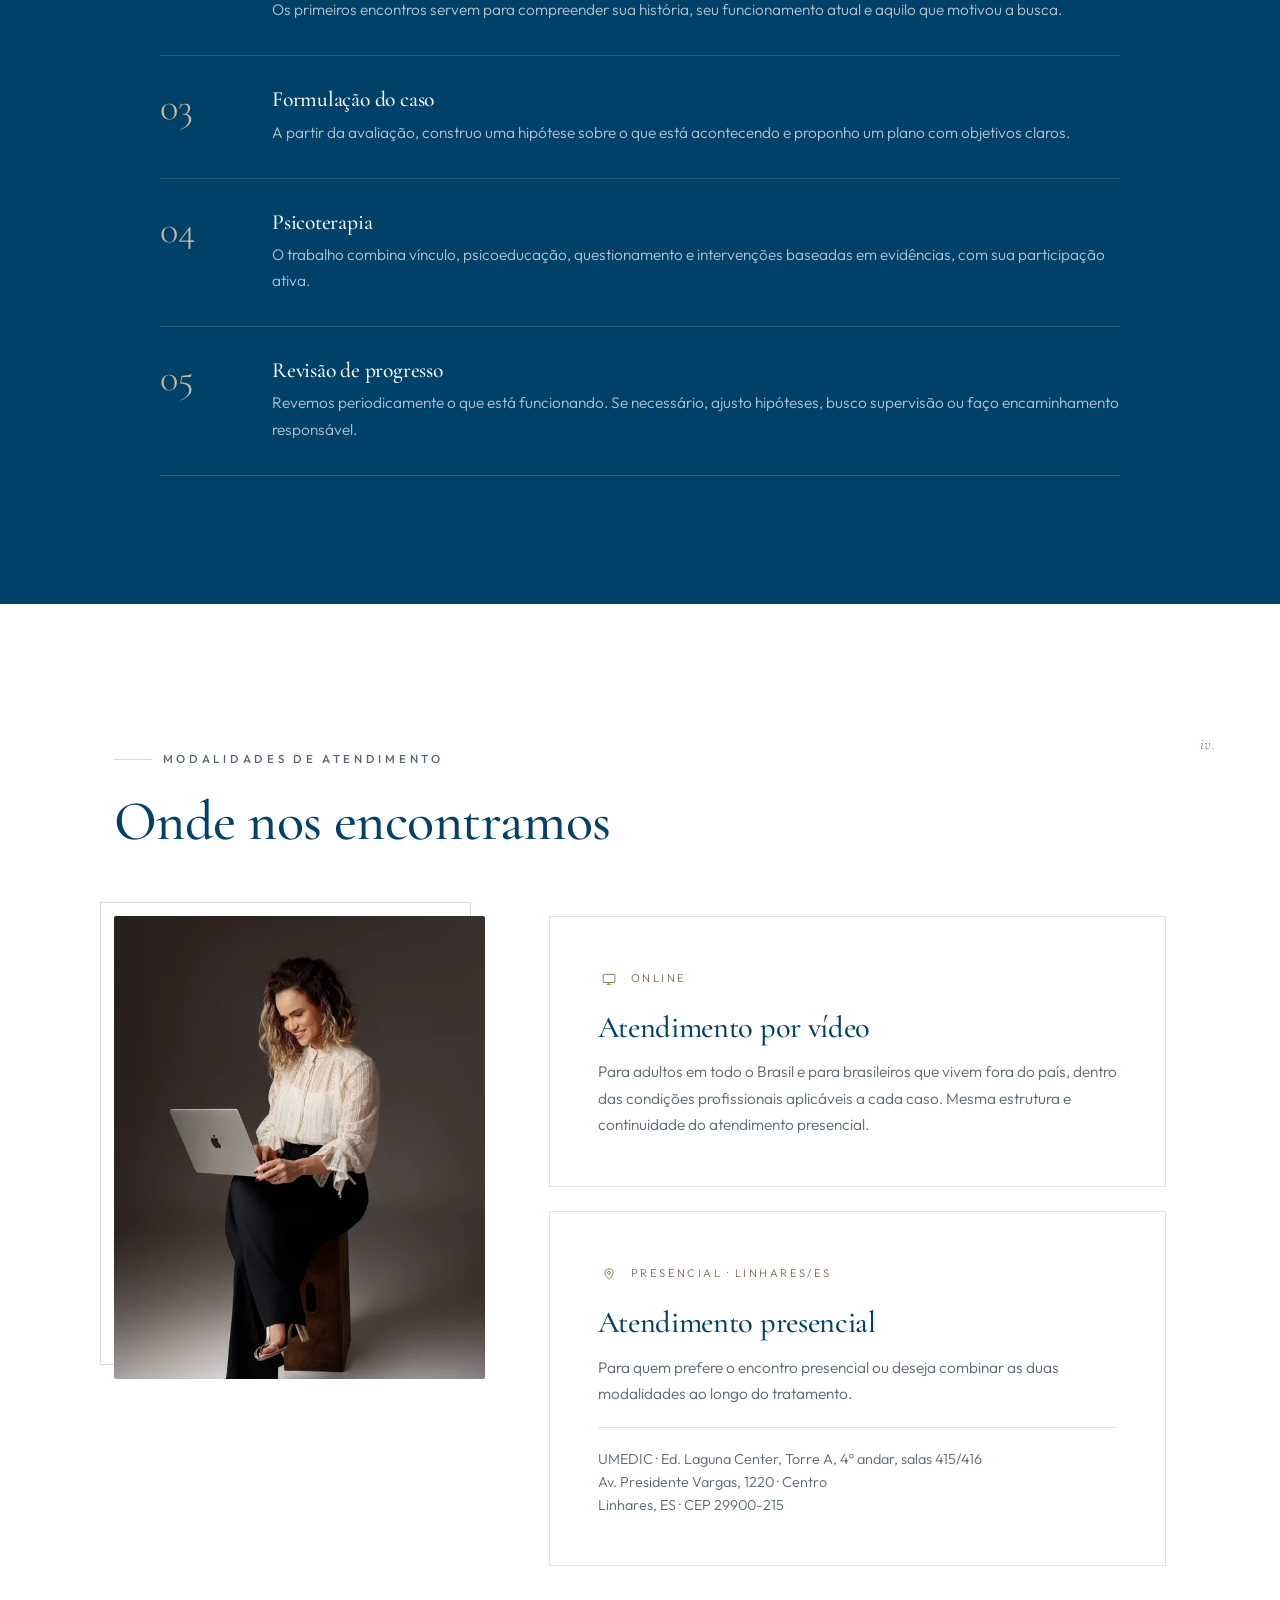
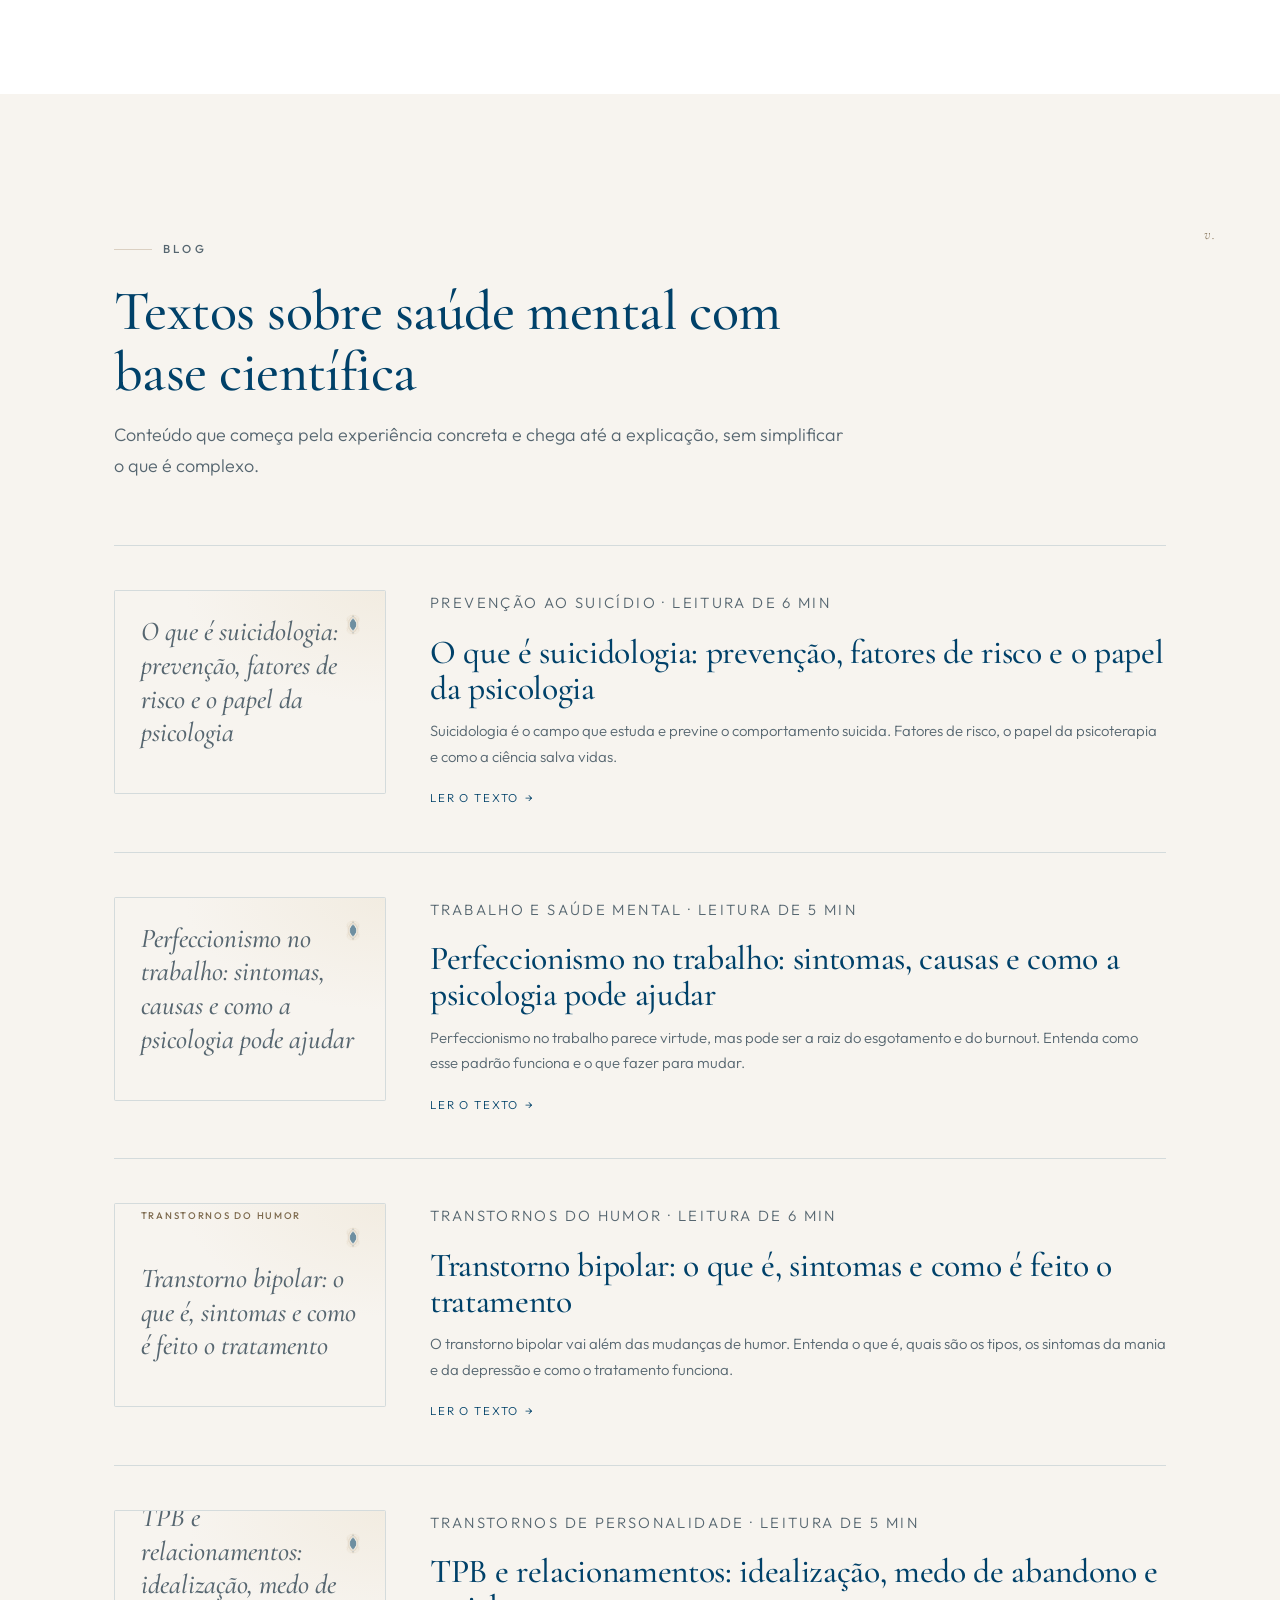
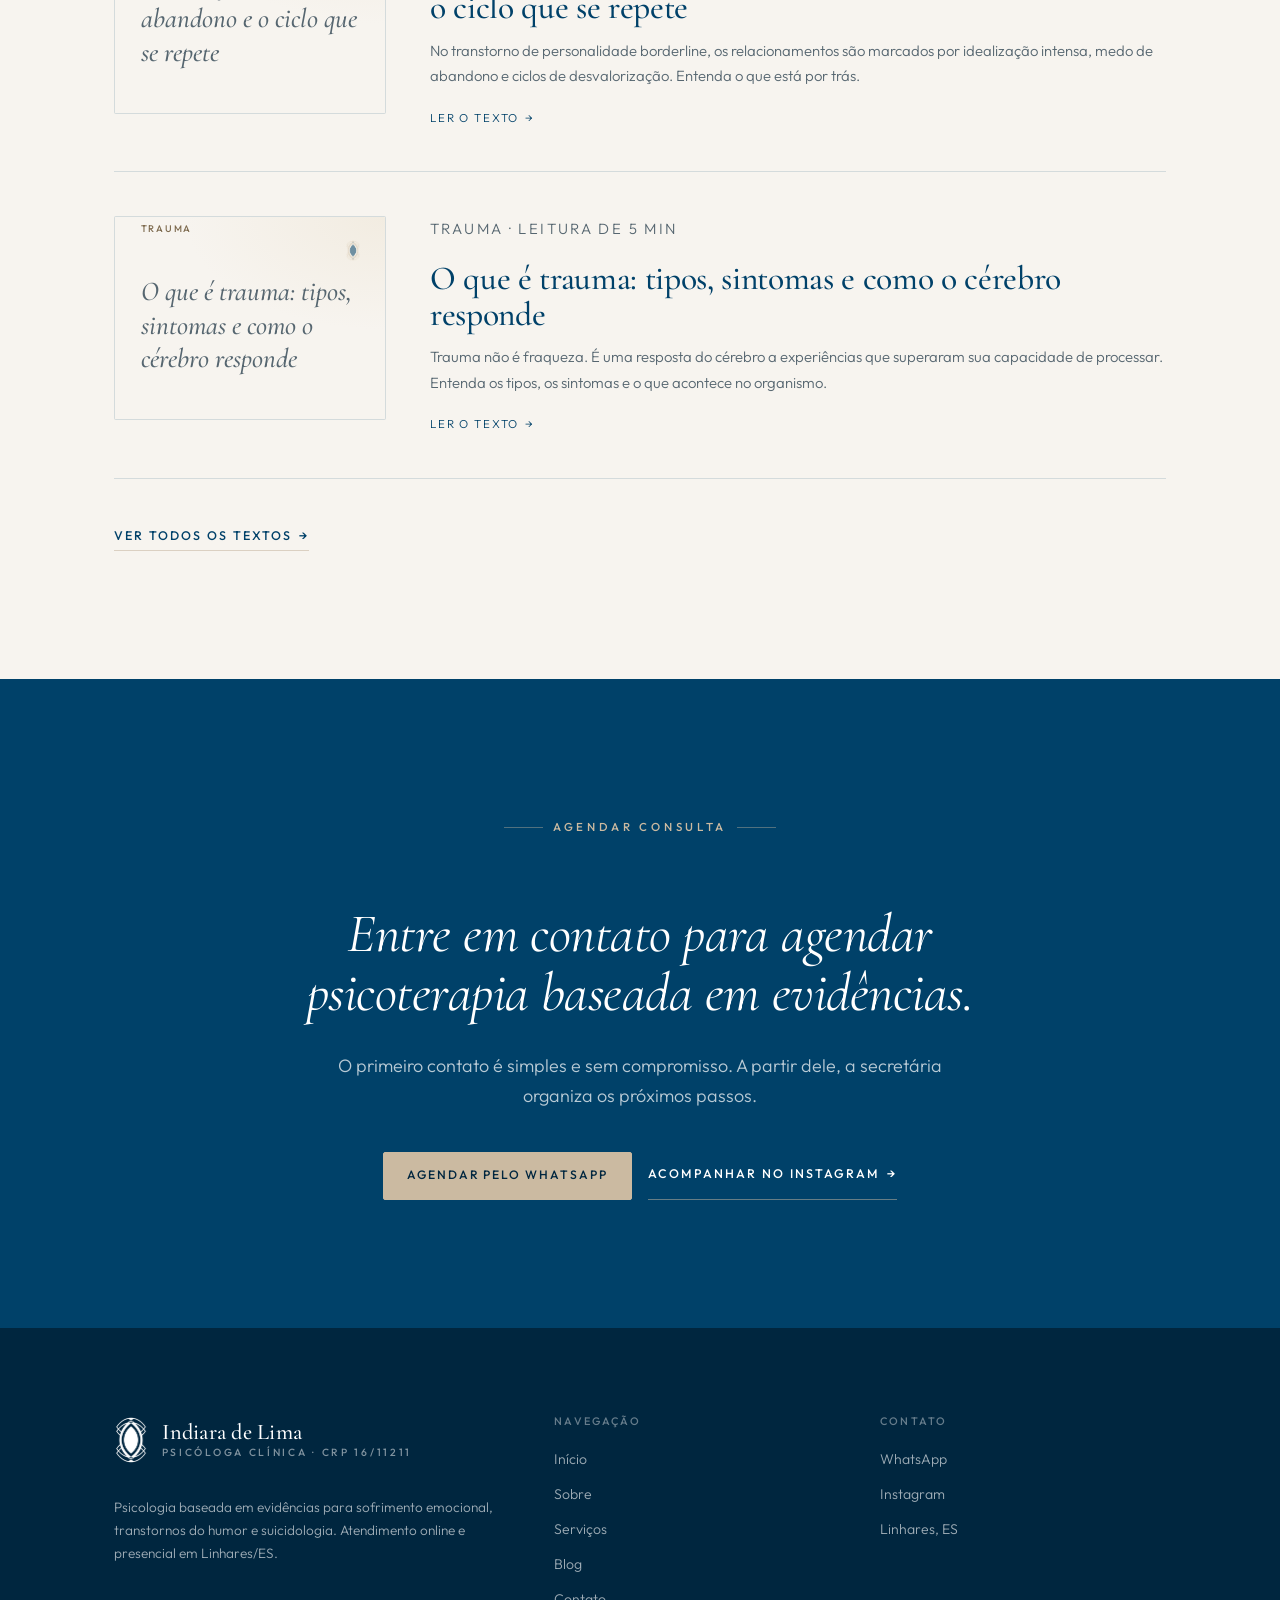
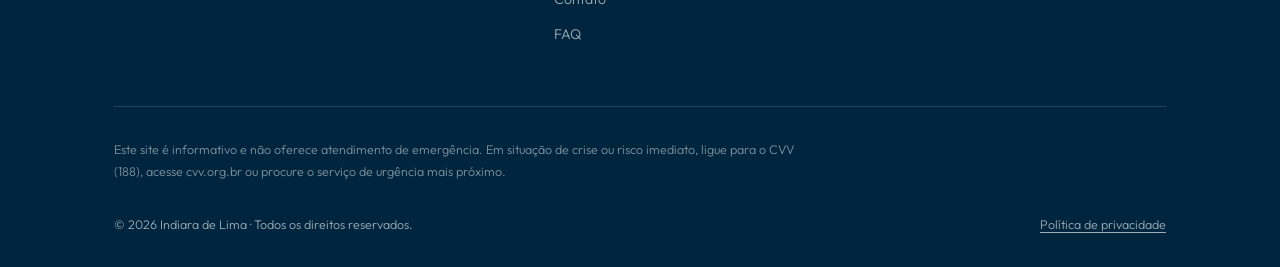
==== commit 8d292e00: "Adiciona página FAQ com 14 perguntas frequentes sobre psicoterapia Nova página /faq com accordion (d" ====
--- a/index.html
+++ b/index.html
@@ -24,7 +24,7 @@
 <link rel="preconnect" href="https://fonts.googleapis.com" />
 <link rel="preconnect" href="https://fonts.gstatic.com" crossorigin />
 <link href="https://fonts.googleapis.com/css2?family=Cormorant+Garamond:ital,wght@0,400;0,500;0,600;1,400;1,500&family=Outfit:wght@300;400;500;600&display=swap" rel="stylesheet" />
-<link rel="stylesheet" href="/css/style.css?v=46" />
+<link rel="stylesheet" href="/css/style.css?v=47" />
 
 <script type="application/ld+json">
 {
@@ -75,6 +75,7 @@
       <a class="nav__link" href="/servicos">Serviços</a>
       <a class="nav__link" href="/blog">Blog</a>
       <a class="nav__link" href="/contato">Contato</a>
+      <a class="nav__link" href="/faq">FAQ</a>
       <a class="btn btn--ghost nav__mobile-cta" href="https://api.whatsapp.com/send/?phone=5527996342875&amp;text=Ol%C3%A1+Indiara%2C+vim+pelo+site+e+gostaria+de+agendar+uma+consulta.&amp;type=phone_number&amp;app_absent=0" target="_blank" rel="noopener">Entrar em contato</a>
     </nav>
 
@@ -438,6 +439,7 @@
           <li><a href="/servicos">Serviços</a></li>
           <li><a href="/blog">Blog</a></li>
           <li><a href="/contato">Contato</a></li>
+          <li><a href="/faq">FAQ</a></li>
         </ul>
       </div>
       <div class="footer__col">
--- a/css/style.css
+++ b/css/style.css
@@ -1107,6 +1107,48 @@
 .prose ul li { position: relative; padding-left: 1.5rem; color: var(--ink-soft); }
 .prose ul li::before { content: ""; position: absolute; left: 0; top: 0.7em; width: 7px; height: 7px; border: 1px solid var(--gold-500); }
 
+/* =========================================================================
+   FAQ
+   ========================================================================= */
+.faq-group { max-width: 46rem; margin-top: 3.5rem; }
+.faq-group:first-child { margin-top: 0; }
+.faq-group__title {
+  font-family: var(--serif);
+  font-size: 1.3rem;
+  font-weight: 500;
+  color: var(--blue-800);
+  margin-bottom: 0.5rem;
+}
+.faq-item { border-bottom: 1px solid var(--line); padding: 1.3rem 0; }
+.faq-item summary {
+  cursor: pointer;
+  list-style: none;
+  display: flex;
+  align-items: center;
+  justify-content: space-between;
+  gap: 1.5rem;
+  font-family: var(--serif);
+  font-size: 1.08rem;
+  font-weight: 500;
+  color: var(--blue-800);
+}
+.faq-item summary::-webkit-details-marker { display: none; }
+.faq-item summary::after {
+  content: "+";
+  flex: none;
+  width: 1.5rem;
+  text-align: center;
+  font-family: var(--sans);
+  font-size: 1.5rem;
+  font-weight: 300;
+  line-height: 1;
+  color: var(--gold-500);
+  transition: transform 0.3s var(--ease);
+}
+.faq-item[open] summary::after { transform: rotate(45deg); }
+.faq-item p { margin-top: 1rem; color: var(--ink-soft); }
+.faq-item p a { color: var(--blue-800); text-decoration: underline; text-underline-offset: 2px; }
+
 .two-col { display: grid; grid-template-columns: 1fr 1fr; gap: clamp(2rem, 5vw, 4rem); align-items: start; }
 @media (max-width: 780px) { .two-col { grid-template-columns: 1fr; } }
 
